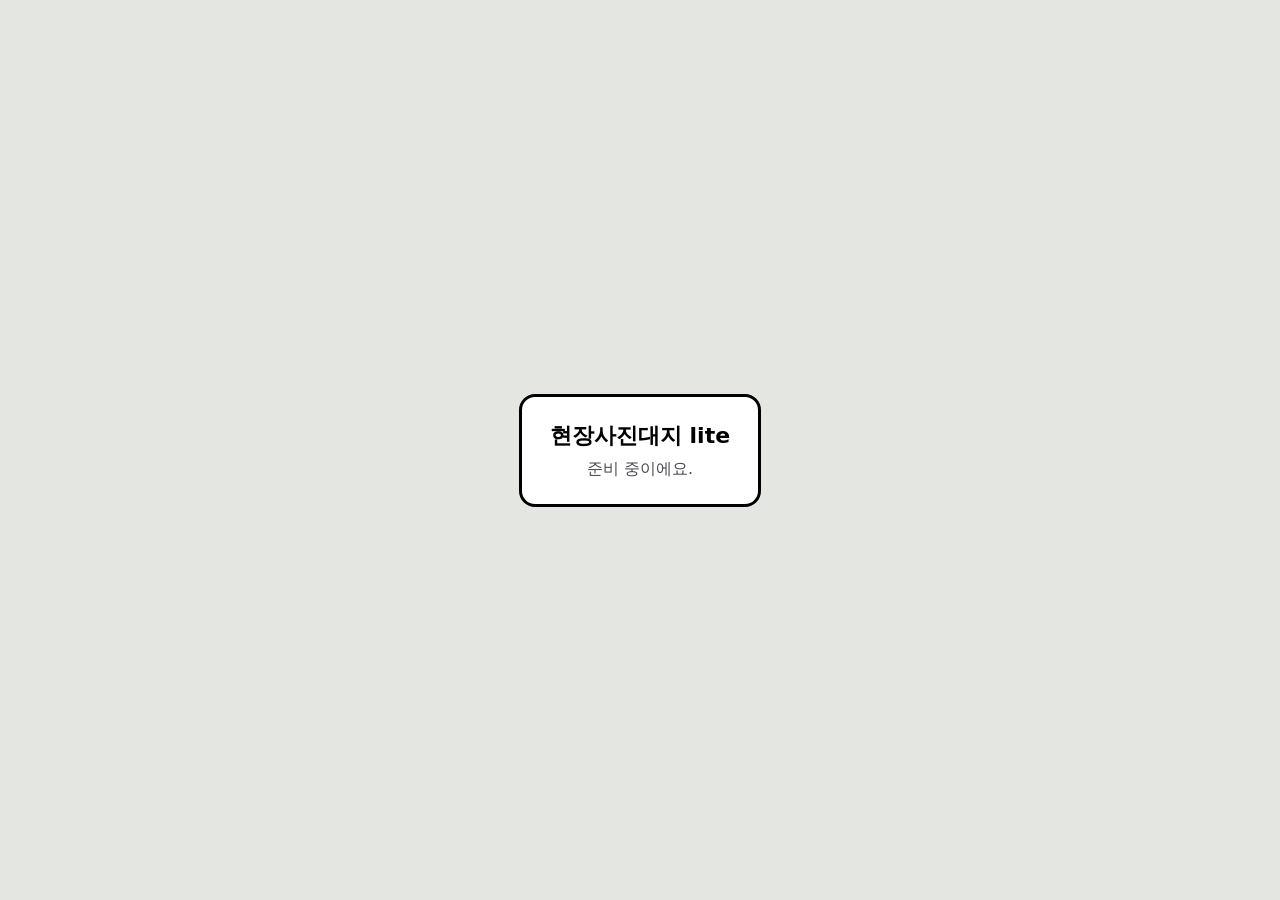
==== index.html @ 14ae7471 "Pages 준비 (자리표시 페이지)" ====
<!doctype html>
<html lang="ko">
<head>
<meta charset="utf-8">
<meta name="viewport" content="width=device-width, initial-scale=1">
<meta name="robots" content="noindex, nofollow">
<title>현장사진대지 lite</title>
<style>
  body{margin:0;min-height:100vh;display:grid;place-items:center;background:#E4E6E1;color:#000;font-family:"Pretendard","Apple SD Gothic Neo","Noto Sans KR","Malgun Gothic",system-ui,sans-serif}
  main{background:#fff;border:3px solid #000;border-radius:16px;padding:24px 28px;max-width:320px;text-align:center}
  h1{font-size:22px;margin:0 0 8px}
  p{margin:0;color:#474C52}
</style>
</head>
<body>
<main><h1>현장사진대지 lite</h1><p>준비 중이에요.</p></main>
</body>
</html>
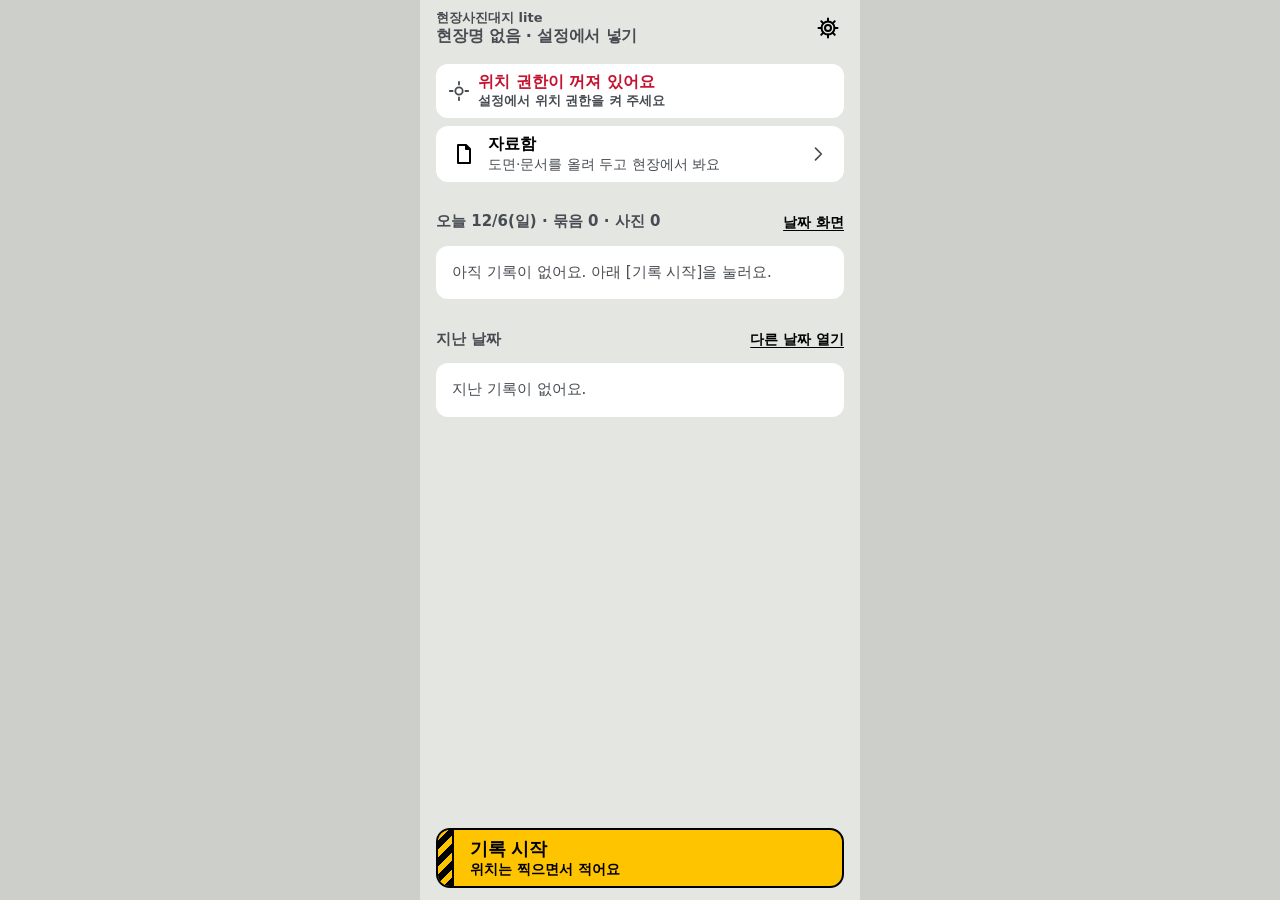
==== commit 21658b12: "배포 0.1.0 (lite-52edef7117) 현장사진대지 lite 첫 배포 — PWA(오프라인 셸, 자료함 뷰어 엔진 캐시).  Co-Authored-By: Claude Opu" ====
--- a/index.html
+++ b/index.html
@@ -2,17 +2,106 @@
 <html lang="ko">
 <head>
 <meta charset="utf-8">
-<meta name="viewport" content="width=device-width, initial-scale=1">
-<meta name="robots" content="noindex, nofollow">
+<meta name="viewport" content="width=device-width, initial-scale=1, viewport-fit=cover, interactive-widget=resizes-content">
+<meta name="theme-color" content="#000000">
+<meta name="color-scheme" content="light">
+<meta name="format-detection" content="telephone=no">
 <title>현장사진대지 lite</title>
-<style>
-  body{margin:0;min-height:100vh;display:grid;place-items:center;background:#E4E6E1;color:#000;font-family:"Pretendard","Apple SD Gothic Neo","Noto Sans KR","Malgun Gothic",system-ui,sans-serif}
-  main{background:#fff;border:3px solid #000;border-radius:16px;padding:24px 28px;max-width:320px;text-align:center}
-  h1{font-size:22px;margin:0 0 8px}
-  p{margin:0;color:#474C52}
-</style>
+<link rel="manifest" href="manifest.webmanifest">
+<link rel="stylesheet" href="css/app.css">
+<link rel="stylesheet" href="css/home.css">
+<link rel="stylesheet" href="css/day.css">
+<link rel="stylesheet" href="css/record.css">
+<link rel="stylesheet" href="css/capture.css">
+<link rel="stylesheet" href="css/viewer.css">
+<link rel="stylesheet" href="css/export.css">
+<link rel="stylesheet" href="css/settings.css">
+<link rel="stylesheet" href="css/docs.css">
+<!-- preload:start -->
+<link rel="modulepreload" href="./js/config.js">
+<link rel="modulepreload" href="./js/core/backup.js">
+<link rel="modulepreload" href="./js/core/date.js">
+<link rel="modulepreload" href="./js/core/geo.js">
+<link rel="modulepreload" href="./js/core/ledger.js">
+<link rel="modulepreload" href="./js/core/model.js">
+<link rel="modulepreload" href="./js/core/watermark.js">
+<link rel="modulepreload" href="./js/core/xlsx.js">
+<link rel="modulepreload" href="./js/core/xml.js">
+<link rel="modulepreload" href="./js/core/zip.js">
+<link rel="modulepreload" href="./js/data/db.js">
+<link rel="modulepreload" href="./js/data/docs.js">
+<link rel="modulepreload" href="./js/data/photofs.js">
+<link rel="modulepreload" href="./js/data/safety.js">
+<link rel="modulepreload" href="./js/data/store.js">
+<link rel="modulepreload" href="./js/media/camera.js">
+<link rel="modulepreload" href="./js/media/image.js">
+<link rel="modulepreload" href="./js/media/pipeline.js">
+<link rel="modulepreload" href="./js/media/render.js">
+<link rel="modulepreload" href="./js/platform/awake.js">
+<link rel="modulepreload" href="./js/platform/native.js">
+<link rel="modulepreload" href="./js/services/backupio.js">
+<link rel="modulepreload" href="./js/services/exporter.js">
+<link rel="modulepreload" href="./js/services/gps.js">
+<link rel="modulepreload" href="./js/services/share.js">
+<link rel="modulepreload" href="./js/services/vworld.js">
+<link rel="modulepreload" href="./js/ui/app.js">
+<link rel="modulepreload" href="./js/ui/dom.js">
+<link rel="modulepreload" href="./js/ui/router.js">
+<link rel="modulepreload" href="./js/ui/screens/capture.js">
+<link rel="modulepreload" href="./js/ui/screens/day.js">
+<link rel="modulepreload" href="./js/ui/screens/docs.js">
+<link rel="modulepreload" href="./js/ui/screens/docview.js">
+<link rel="modulepreload" href="./js/ui/screens/export.js">
+<link rel="modulepreload" href="./js/ui/screens/home.js">
+<link rel="modulepreload" href="./js/ui/screens/record.js">
+<link rel="modulepreload" href="./js/ui/screens/settings.js">
+<link rel="modulepreload" href="./js/ui/screens/viewer.js">
+<link rel="modulepreload" href="./js/ui/widgets/docframe.js">
+<link rel="modulepreload" href="./js/ui/widgets/gpsline.js">
+<link rel="modulepreload" href="./js/ui/widgets/recordrow.js">
+<link rel="modulepreload" href="./js/ui/widgets/thumb.js">
+<!-- preload:end -->
 </head>
 <body>
-<main><h1>현장사진대지 lite</h1><p>준비 중이에요.</p></main>
+<svg class="sprite" xmlns="http://www.w3.org/2000/svg" aria-hidden="true" style="position:absolute;width:0;height:0;overflow:hidden">
+  <symbol id="i-back" viewBox="0 0 24 24"><path d="M15 5l-7 7 7 7"/></symbol>
+  <symbol id="i-close" viewBox="0 0 24 24"><path d="M6 6l12 12M18 6L6 18"/></symbol>
+  <symbol id="i-chev" viewBox="0 0 24 24"><path d="M9 5l7 7-7 7"/></symbol>
+  <symbol id="i-left" viewBox="0 0 24 24"><path d="M15 4l-8 8 8 8"/></symbol>
+  <symbol id="i-right" viewBox="0 0 24 24"><path d="M9 4l8 8-8 8"/></symbol>
+  <symbol id="i-map" viewBox="0 0 24 24"><path d="M12 21s-7-6.5-7-12a7 7 0 0 1 14 0c0 5.5-7 12-7 12z"/><circle cx="12" cy="9" r="2.5"/></symbol>
+  <symbol id="i-clock" viewBox="0 0 24 24"><circle cx="12" cy="12" r="9"/><path d="M12 7v5l3 2"/></symbol>
+  <symbol id="i-search" viewBox="0 0 24 24"><circle cx="11" cy="11" r="7"/><path d="M16.5 16.5L21 21"/></symbol>
+  <symbol id="i-share" viewBox="0 0 24 24"><path d="M12 3v12M7 8l5-5 5 5M5 14v6h14v-6"/></symbol>
+  <symbol id="i-download" viewBox="0 0 24 24"><path d="M12 4v11M7 10l5 5 5-5M5 20h14"/></symbol>
+  <symbol id="i-doc" viewBox="0 0 24 24"><path d="M6 3h8l4 4v14H6zM14 3v4h4"/></symbol>
+  <symbol id="i-check" viewBox="0 0 24 24"><path d="M5 12l5 5 9-10"/></symbol>
+  <symbol id="i-plus" viewBox="0 0 24 24"><path d="M12 5v14M5 12h14"/></symbol>
+  <symbol id="i-minus" viewBox="0 0 24 24"><path d="M5 12h14"/></symbol>
+  <symbol id="i-table" viewBox="0 0 24 24"><rect x="3" y="4" width="18" height="16" rx="1"/><path d="M3 9h18M3 14h18M9 9v11"/></symbol>
+  <symbol id="i-zip" viewBox="0 0 24 24"><path d="M6 3h12v18H6zM12 3v2M12 7v2M12 11v2"/><rect x="10.5" y="14" width="3" height="4" rx="1"/></symbol>
+  <symbol id="i-locate" viewBox="0 0 24 24"><circle cx="12" cy="12" r="4"/><path d="M12 2v3M12 19v3M2 12h3M19 12h3"/></symbol>
+  <symbol id="i-camera" viewBox="0 0 24 24"><path d="M3 8h4l2-3h6l2 3h4v12H3z"/><circle cx="12" cy="13.5" r="3.5"/></symbol>
+  <symbol id="i-image" viewBox="0 0 24 24"><rect x="3" y="4" width="18" height="16" rx="1"/><circle cx="9" cy="10" r="2"/><path d="M3 18l6-5 4 3 3-2 5 4"/></symbol>
+  <symbol id="i-gear" viewBox="0 0 24 24"><circle cx="12" cy="12" r="3"/><path d="M12 2.5v3M12 18.5v3M2.5 12h3M18.5 12h3M5.3 5.3l2.1 2.1M16.6 16.6l2.1 2.1M5.3 18.7l2.1-2.1M16.6 7.4l2.1-2.1"/><circle cx="12" cy="12" r="6.5"/></symbol>
+  <symbol id="i-trash" viewBox="0 0 24 24"><path d="M4 7h16M9 7V4h6v3M6 7l1 13h10l1-13M10 11v6M14 11v6"/></symbol>
+  <symbol id="i-undo" viewBox="0 0 24 24"><path d="M9 14L4 9l5-5"/><path d="M4 9h11a5 5 0 0 1 0 10h-3"/></symbol>
+  <symbol id="i-edit" viewBox="0 0 24 24"><path d="M4 20h4L19 9l-4-4L4 16z"/><path d="M13.5 6.5l4 4"/></symbol>
+  <symbol id="i-flash" viewBox="0 0 24 24"><path d="M13 2L5 14h6l-1 8 8-12h-6z"/></symbol>
+  <symbol id="i-zoom" viewBox="0 0 24 24"><circle cx="11" cy="11" r="7"/><path d="M16.5 16.5L21 21M8 11h6M11 8v6"/></symbol>
+  <symbol id="i-folder" viewBox="0 0 24 24"><path d="M3 6h6l2 2h10v11H3z"/></symbol>
+  <symbol id="i-pin" viewBox="0 0 24 24"><path d="M9 4h6l-1 6 3 3H7l3-3zM12 13v7"/></symbol>
+  <symbol id="i-plan" viewBox="0 0 24 24"><rect x="3" y="3" width="18" height="18" rx="1"/><path d="M3 12h9v9M12 3v9"/></symbol>
+  <symbol id="i-more" viewBox="0 0 24 24"><circle cx="12" cy="5" r="1.6" class="f"/><circle cx="12" cy="12" r="1.6" class="f"/><circle cx="12" cy="19" r="1.6" class="f"/></symbol>
+  <symbol id="i-swap" viewBox="0 0 24 24"><path d="M7 4L3 8l4 4M3 8h14M17 12l4 4-4 4M21 16H7"/></symbol>
+  <symbol id="i-upload" viewBox="0 0 24 24"><path d="M12 16V4M7 9l5-5 5 5M5 20h14"/></symbol>
+</svg>
+<div id="app">
+  <main id="view"><section class="screen boot"><p class="boot-msg">불러오는 중…</p></section></main>
+  <div id="layer"></div>
+  <div id="snack" aria-live="polite"></div>
+</div>
+<noscript>이 앱은 자바스크립트가 필요해요.</noscript>
+<script type="module" src="js/ui/app.js"></script>
 </body>
 </html>
--- a/css/app.css
+++ b/css/app.css
@@ -0,0 +1,244 @@
+/* 앱 공통 — 토큰·기본·화면 틀·공통 부품. 화면별 규칙은 css/<화면>.css(각 화면 담당).
+   크기 기준(CLAUDE.md 사용성 표): 본문 16px(보조 14, 최소 13), 화면 제목 18~19px, 버튼 일반 44~48 · 주요 48~52 · 하단 주 행동 52~56px,
+   검정 2px 테두리는 주 버튼·선택된 것에만, 카드·목록·입력칸은 1px 연한 선. 여백 8의 배수, 화면 좌우 16px. 움직임 150~200ms.
+   화면 틀 약속: .screen 은 #view 를 채우는 세로 flex + 스스로 스크롤. 위 .bar 는 sticky top, 아래 .dock 은 sticky bottom(자동으로 맨 아래).
+   한글 입력 함정(원본 화면 노트): body 에 user-select:none 금지, type=search 금지, 입력 글자 16px 이상. */
+
+:root{
+  color-scheme:light;
+  --concrete:#E4E6E1; --paper:#FFFFFF; --ink:#000000; --ink2:#474C52; --soft:#C3C7C0;
+  --hivis:#FFC400; --hivis-tint:#FFF4CC; --pass:#0B7A3E; --fail:#C4122F; --info:#1546C9;
+  --line:#9EA39C;                                   /* 보조 버튼 테두리(흰 바탕 위에서 보이게) */
+  --dark-bg:#000; --dark-2:#1E211F; --dark-line:#5A5F5C; --dark-ink2:#C9CCC8;
+  --r:12px; --r-sm:8px; --tap:48px; --gap:8px;
+  --dur:180ms;
+  --safe-t:var(--safe-area-inset-top,env(safe-area-inset-top,0px));
+  --safe-b:var(--safe-area-inset-bottom,env(safe-area-inset-bottom,0px));
+  --safe-l:env(safe-area-inset-left,0px); --safe-r:env(safe-area-inset-right,0px);
+  --font:system-ui,-apple-system,"Apple SD Gothic Neo","Malgun Gothic","Noto Sans KR",sans-serif;
+}
+
+/* ---------- 기본 ---------- */
+*,*::before,*::after{box-sizing:border-box}
+html{-webkit-text-size-adjust:100%;text-size-adjust:100%}
+html,body{height:100%;margin:0}
+body{
+  font-family:var(--font);font-size:16px;line-height:1.45;color:var(--ink);background:#CDD0CA;
+  word-break:keep-all;overflow-wrap:anywhere;-webkit-font-smoothing:antialiased;-webkit-tap-highlight-color:transparent;
+  overflow:hidden;overscroll-behavior:none;
+}
+h1,h2,h3,p{margin:0}
+[hidden]{display:none !important}
+button{font:inherit;color:inherit;background:none;border:0;padding:0;margin:0;cursor:pointer;touch-action:manipulation;text-align:inherit}
+button,.chip,.seg,.tag,.toast,.snackbar,.bar{-webkit-user-select:none;user-select:none}
+input,textarea{-webkit-user-select:text;user-select:text}
+:focus-visible{outline:3px solid var(--info);outline-offset:2px}
+img{max-width:100%}
+.muted{color:var(--ink2);font-weight:600}
+
+/* ---------- 아이콘 ---------- */
+.ic{display:block;flex:none;fill:none;stroke:currentColor;stroke-width:2;stroke-linecap:round;stroke-linejoin:round}
+.sprite .f,.ic .f{fill:currentColor;stroke:none}
+
+/* ---------- 화면 틀 ---------- */
+#app{position:fixed;inset:0;max-width:440px;margin:0 auto;display:flex;flex-direction:column;background:var(--concrete);
+  padding-left:var(--safe-l);padding-right:var(--safe-r)}
+#app.dark{background:var(--dark-bg)}
+#view{flex:1 1 auto;min-height:0;display:flex;flex-direction:column}
+.screen{flex:1 1 auto;min-height:0;display:flex;flex-direction:column;overflow-x:hidden;overflow-y:auto;overscroll-behavior:contain;
+  padding:0 16px;background:var(--concrete);color:var(--ink)}
+.screen.dark{background:var(--dark-bg);color:#fff}
+.screen > :first-child:not(.bar){margin-top:calc(var(--safe-t) + 8px)}
+.scroll{flex:1 1 auto;min-height:0}
+.boot{align-items:center;justify-content:center}
+.boot-msg{color:var(--ink2);font-weight:700}
+
+/* 상단 바 */
+.bar{position:sticky;top:0;z-index:5;display:flex;align-items:center;gap:4px;min-height:56px;margin:0 -16px 8px;
+  padding:var(--safe-t) 8px 0;background:var(--concrete)}
+.screen.dark .bar{background:var(--dark-bg)}
+.bar h1{flex:1;min-width:0;font-size:18px;font-weight:800;line-height:1.3;letter-spacing:-.2px;white-space:nowrap;overflow:hidden;text-overflow:ellipsis}
+.bar h1:first-child{padding-left:8px}
+.bar .sub{display:block;font-size:13px;font-weight:700;color:var(--ink2)}
+.icbtn{width:48px;height:48px;display:grid;place-items:center;flex:none;border-radius:10px;color:inherit}
+.icbtn:active{background:rgba(0,0,0,.08)}
+.screen.dark .icbtn:active{background:rgba(255,255,255,.14)}
+.barlink{min-height:48px;padding:0 12px;border-radius:10px;font-size:16px;font-weight:800;flex:none;display:inline-flex;align-items:center;gap:4px}
+.barlink:active{background:rgba(0,0,0,.08)}
+
+/* 아래 붙박이(엄지 영역) — 내용이 짧으면 맨 아래, 길면 스크롤 위에 붙는다 */
+.dock{position:sticky;bottom:0;z-index:5;margin:auto -16px 0;padding:16px 16px calc(12px + var(--safe-b));
+  background:linear-gradient(rgba(228,230,225,0),var(--concrete) 24px);display:grid;gap:var(--gap)}
+.screen.dark .dock{background:linear-gradient(rgba(0,0,0,0),#000 24px)}
+
+/* ---------- 버튼 ---------- */
+/* 주 버튼: 하이비스 노랑은 화면당 주 행동 하나에만. 검정 2px 테두리는 주 버튼에만 */
+.primary,.secondary,.danger{display:flex;align-items:center;justify-content:center;gap:8px;width:100%;min-height:52px;padding:8px 16px;
+  border-radius:var(--r);font-size:17px;font-weight:800;line-height:1.25;text-align:center;transition:filter var(--dur)}
+.primary{background:var(--hivis);border:2px solid #000;color:#000}
+.secondary{min-height:48px;background:var(--paper);border:1px solid var(--line);color:var(--ink);font-size:16px;font-weight:700}
+.danger{min-height:48px;background:var(--fail);border:2px solid var(--fail);color:#fff;font-size:16px}
+.primary:active,.secondary:active,.danger:active{filter:brightness(.92)}
+.primary:disabled,.secondary:disabled,.danger:disabled,[aria-busy="true"]{opacity:.5;cursor:default;filter:none}
+.screen.dark .secondary{background:var(--dark-2);border-color:var(--dark-line);color:#fff}
+.textbtn{display:inline-flex;align-items:center;justify-content:center;min-height:44px;padding:0 12px;font-size:15px;font-weight:700;color:var(--ink2);
+  text-decoration:underline;text-underline-offset:3px}
+.btnrow{display:flex;gap:var(--gap)}
+.btnrow > *{flex:1 1 0;min-width:0}
+
+/* 기록 시작(빗금) — 하단 주 행동 56px */
+.start{position:relative;display:flex;flex-direction:column;align-items:flex-start;justify-content:center;width:100%;min-height:56px;
+  padding:8px 16px 8px 32px;border:2px solid #000;border-radius:14px;background:var(--hivis);color:#000;text-align:left;overflow:hidden}
+.start::before{content:"";position:absolute;left:0;top:0;bottom:0;width:16px;border-right:2px solid #000;
+  background:repeating-linear-gradient(-45deg,#000 0 6px,var(--hivis) 6px 12px)}
+.start b{font-size:18px;font-weight:900;letter-spacing:-.3px;line-height:1.2}
+.start span{font-size:14px;font-weight:700;line-height:1.3;max-width:100%;white-space:nowrap;overflow:hidden;text-overflow:ellipsis}
+.start:active{filter:brightness(.94)}
+
+/* ---------- 목록 ---------- */
+.sec{display:flex;align-items:center;justify-content:space-between;gap:8px;margin:24px 0 8px;font-size:14px;font-weight:800;color:var(--ink2)}
+.screen.dark .sec{color:var(--dark-ink2)}
+.rows{background:var(--paper);border-radius:var(--r);overflow:hidden}
+.row{display:flex;align-items:center;gap:12px;width:100%;min-height:56px;padding:12px 16px;border-top:1px solid var(--soft);background:none;text-align:left;color:inherit}
+.row:first-child{border-top:0}
+button.row:active{background:#F1F2EF}
+.row .body{flex:1;min-width:0}
+.row .t{font-size:16px;font-weight:800;line-height:1.3}
+.row .s{display:flex;flex-wrap:wrap;gap:4px 8px;margin-top:2px;font-size:14px;color:var(--ink2)}
+.chev{color:var(--ink2)}
+.note{font-size:14px;color:var(--ink2);line-height:1.45}
+.screen.dark .note{color:var(--dark-ink2)}
+.empty{display:grid;gap:12px;justify-items:center;padding:32px 16px;text-align:center;color:var(--ink2);font-weight:600}
+.empty .secondary{width:auto;min-width:160px}
+.fatal{margin:auto;max-width:360px;padding:24px 16px;display:grid;gap:16px;text-align:center}
+.fatal h1{font-size:19px;font-weight:800}
+.fatal p{color:var(--ink2)}
+
+/* ---------- 칩·태그·분할 선택 ---------- */
+.chips{display:flex;gap:8px;overflow-x:auto;margin:0 -16px;padding:2px 16px 4px;scrollbar-width:none}
+.chips::-webkit-scrollbar{display:none}
+.chip{flex:none;display:inline-flex;align-items:center;justify-content:center;gap:4px;min-height:44px;padding:0 14px;
+  border:1px solid var(--line);border-radius:10px;background:var(--paper);color:var(--ink);font-size:15px;font-weight:700;white-space:nowrap}
+.chip.sel,.chip[aria-pressed="true"]{background:#000;border:2px solid #000;color:#fff;padding:0 13px}
+.tag{display:inline-flex;align-items:center;height:24px;padding:0 8px;border-radius:6px;font-size:13px;font-weight:800;white-space:nowrap;flex:none;
+  border:1px solid var(--line);background:var(--paper);color:var(--ink2)}
+.tag.pass{background:var(--pass);border-color:var(--pass);color:#fff}
+.tag.fail{background:var(--fail);border-color:var(--fail);color:#fff}
+.tag.warn{background:var(--hivis-tint);border-color:#C9A000;color:#4A3B00}
+.tag.info{background:#E8EDFB;border-color:var(--info);color:var(--info)}
+.seg{display:flex;padding:3px;gap:3px;border:1px solid var(--line);border-radius:var(--r);background:var(--paper)}
+.seg > button{flex:1 1 0;min-width:0;min-height:44px;padding:4px 8px;border-radius:9px;font-size:15px;font-weight:700;text-align:center;line-height:1.2;color:var(--ink2)}
+.seg > button.sel,.seg > button[aria-pressed="true"],.seg > button[aria-checked="true"]{background:#000;color:#fff;font-weight:800}
+.seg > button small{display:block;font-size:12px;font-weight:600}
+
+/* ---------- 입력칸·스위치 ---------- */
+.field{display:block;margin-bottom:16px}
+.field > span,.field-label{display:block;margin-bottom:6px;font-size:14px;font-weight:800;color:var(--ink2)}
+.input,input.input,textarea.input{display:flex;align-items:center;gap:8px;width:100%;min-height:48px;padding:0 12px;background:var(--paper);
+  border:1px solid var(--soft);border-radius:10px;font:inherit;font-size:16px;color:var(--ink);outline:none}
+textarea.input{padding:10px 12px;line-height:1.5;resize:vertical}
+.input input{flex:1;min-width:0;border:0;outline:0;background:none;font:inherit;font-size:16px;color:inherit}
+.input:focus-within,input.input:focus,textarea.input:focus{border-color:#000;box-shadow:inset 0 0 0 1px #000}
+input::placeholder,textarea::placeholder{color:#6E7378}
+.switch{display:flex;align-items:center;gap:12px;min-height:48px;padding:8px 0;cursor:pointer}
+.switch > span{flex:1;min-width:0}
+.switch small{display:block;font-size:14px;color:var(--ink2)}
+.switch input{appearance:none;-webkit-appearance:none;position:relative;flex:none;width:48px;height:28px;margin:0;border-radius:14px;
+  background:#9EA39C;transition:background var(--dur);cursor:pointer}
+.switch input::after{content:"";position:absolute;top:3px;left:3px;width:22px;height:22px;border-radius:50%;background:#fff;
+  box-shadow:0 1px 2px rgba(0,0,0,.3);transition:transform var(--dur)}
+.switch input:checked{background:#000}
+.switch input:checked::after{transform:translateX(20px);background:var(--hivis)}
+
+/* ---------- 썸네일(4:3 가로 칸, contain — 세로 사진도 띠가 안 잘림) ---------- */
+.thumb{display:block;width:100%;aspect-ratio:4/3;object-fit:contain;background:#2A2D2B;border-radius:6px}
+.thumb[role="button"]{cursor:pointer}
+.thumb-err{opacity:.8}
+
+/* 묶음 한 줄 */
+.recrow{display:grid;gap:4px;width:100%;padding:12px 16px;background:var(--paper);border-top:1px solid var(--soft);text-align:left;color:var(--ink)}
+.recrow:first-child{border-top:0}
+.recrow:active{background:#F1F2EF}
+.rows > .recrow:first-child{border-top:0}
+.recrow-head{display:flex;align-items:baseline;gap:8px}
+.recrow-loc{flex:1;min-width:0;font-size:16px;font-weight:800;line-height:1.3;white-space:nowrap;overflow:hidden;text-overflow:ellipsis}
+.recrow-loc.muted{color:var(--ink2);font-weight:700}
+.recrow-meta{flex:none;font-size:14px;font-weight:700;color:var(--ink2);font-variant-numeric:tabular-nums}
+.recrow-content{font-size:14px;color:var(--ink2);line-height:1.4;display:-webkit-box;-webkit-line-clamp:2;-webkit-box-orient:vertical;overflow:hidden;white-space:pre-line}
+.recrow-thumbs{display:grid;grid-template-columns:repeat(5,minmax(0,1fr));gap:4px;margin-top:4px;align-items:center}
+.recrow-th{border-radius:4px}
+.recrow-more{display:grid;place-items:center;aspect-ratio:4/3;border-radius:4px;background:#E4E6E1;font-size:14px;font-weight:800;color:var(--ink2)}
+.recrow-thumbs:has(.recrow-more){grid-template-columns:repeat(5,minmax(0,1fr)) minmax(0,.7fr)}
+
+/* GPS 한 줄 */
+.gpsline{display:flex;align-items:center;gap:8px;min-height:48px;padding:8px 12px;border-radius:var(--r);background:var(--paper);color:var(--ink)}
+.gpsline .ic{color:var(--ink2)}
+.gpsline[data-state="ok"] .ic{color:var(--pass)}
+.gps-text{flex:1;min-width:0;display:grid}
+.gps-main{font-size:16px;font-weight:800;line-height:1.3;overflow:hidden;text-overflow:ellipsis;white-space:nowrap}
+.gps-sub{font-size:13px;font-weight:600;color:var(--ink2);line-height:1.3;overflow:hidden;text-overflow:ellipsis;white-space:nowrap}
+.gpsline[data-state="denied"] .gps-main,.gpsline[data-state="error"] .gps-main{color:var(--fail)}
+.gpsline.dark{background:rgba(0,0,0,.62);color:#fff}
+.gpsline.dark .ic,.gpsline.dark[data-state="ok"] .ic{color:var(--dark-ink2)}   /* 노랑은 주 행동에만 — 정상 상태는 글자로 구분된다 */
+.gpsline[role="button"]{cursor:pointer}
+.gpsline.dark .gps-sub{color:var(--dark-ink2)}
+.gpsline.dark[data-state="denied"] .gps-main,.gpsline.dark[data-state="error"] .gps-main{color:#FF8A9A}
+.gpsline.compact{min-height:32px;padding:4px 8px;gap:6px;border-radius:var(--r-sm)}
+.gpsline.compact .gps-main{font-size:14px}
+.gpsline.compact .gps-text{display:flex;gap:6px;align-items:baseline}
+.gpsline.compact .gps-sub{font-size:13px}
+
+/* ---------- 시트·대화상자(#layer, 한 번에 하나) ---------- */
+/* #layer 자체는 상자가 없다(비었을 때 화면 탭을 가로채지 않게). 키보드가 오면 --kb 만큼 위로(visualViewport) */
+.layer-back{position:fixed;left:0;right:0;top:0;bottom:var(--kb,0px);z-index:70;display:flex;background:rgba(0,0,0,.45);animation:fade-in var(--dur) ease-out}
+.scrim{position:fixed;inset:0;background:rgba(0,0,0,.45);z-index:40}
+.sheet-back{align-items:flex-end;justify-content:center}
+.modal-back{align-items:center;justify-content:center;padding:24px 16px}
+.sheet{display:flex;flex-direction:column;width:100%;max-width:440px;max-height:88%;padding:4px 16px calc(16px + var(--safe-b));
+  border-radius:16px 16px 0 0;background:var(--paper);color:var(--ink);box-shadow:0 -4px 24px rgba(0,0,0,.18);animation:sheet-up var(--dur) ease-out;outline:none}
+.grab{flex:none;width:36px;height:4px;border-radius:2px;background:var(--soft);margin:6px auto 12px}
+.sheet-body{display:flex;flex-direction:column;gap:12px;min-height:0;overflow-y:auto;overscroll-behavior:contain}
+.sheet h2,.sheet-title{font-size:18px;font-weight:800;line-height:1.3}
+.sheet-field{display:block;width:100%;min-height:48px;padding:10px 12px;border:1px solid var(--soft);border-radius:10px;background:var(--paper);
+  font:inherit;font-size:16px;line-height:1.45;color:var(--ink);outline:none}
+textarea.sheet-field{min-height:112px;resize:none}
+.sheet-fieldwrap{position:relative}
+.sheet-fieldwrap .sheet-field{padding-right:52px}
+.sheet-clear{position:absolute;right:2px;top:50%;width:44px;height:44px;margin-top:-22px;display:grid;place-items:center;border-radius:8px;color:var(--ink2);background:none}
+.sheet-clear:active{background:#F1F2EF}
+.sheet-field:focus{border-color:#000;box-shadow:inset 0 0 0 1px #000}
+.sheet-actions{display:flex;gap:var(--gap)}
+.sheet-actions > .secondary{flex:0 0 34%}
+.sheet-actions > .primary{flex:1 1 auto}
+.choose-list{display:grid;gap:8px}
+.choose-item{display:flex;align-items:center;gap:12px;width:100%;min-height:52px;padding:8px 14px;border:1px solid var(--soft);border-radius:var(--r);background:var(--paper);text-align:left}
+.choose-item:active{background:#F1F2EF}
+.choose-item.sel{border:2px solid #000;padding:7px 13px}
+.choose-text{flex:1;min-width:0;display:grid}
+.choose-text b{font-size:16px;font-weight:800}
+.choose-text small{font-size:14px;color:var(--ink2)}
+.modal{width:100%;max-width:360px;max-height:88%;overflow-y:auto;padding:20px 16px 16px;border-radius:16px;background:var(--paper);
+  box-shadow:0 12px 40px rgba(0,0,0,.3);animation:modal-in var(--dur) ease-out;outline:none;display:grid;gap:8px}
+.modal-title{font-size:18px;font-weight:800;line-height:1.35}
+.modal-text{color:var(--ink2);line-height:1.5;white-space:pre-wrap}
+.modal-btns{display:flex;gap:var(--gap);margin-top:12px}
+.modal-btns > *{flex:1 1 0}
+
+/* ---------- 스낵바(되돌리기)·토스트 ---------- */
+/* 화면 아래 붙박이(.dock)가 있으면 router 가 --snack-lift 를 넣어 그 위로 올린다 */
+#snack{position:fixed;left:0;right:0;bottom:calc(var(--snack-lift,0px) + 16px + var(--safe-b));z-index:90;max-width:440px;margin:0 auto;
+  display:flex;flex-direction:column;align-items:center;gap:var(--gap);padding:0 16px;pointer-events:none}
+.snackbar,.toast{max-width:100%;border-radius:10px;border:1px solid #5A5F5C;background:#000;color:#fff;box-shadow:0 6px 20px rgba(0,0,0,.3);font-size:15px;font-weight:700;line-height:1.4;animation:fade-in var(--dur) ease-out}
+.toast{padding:12px 16px;text-align:center;white-space:pre-wrap}
+.snackbar{display:flex;align-items:center;gap:8px;width:100%;padding:4px 4px 4px 16px;pointer-events:auto}
+.snack-msg{flex:1;min-width:0;padding:8px 0}
+.snack-btn{flex:none;min-width:48px;min-height:44px;padding:0 14px;border-radius:8px;color:var(--hivis);font-weight:900;white-space:nowrap}
+.snack-btn:active{background:rgba(255,255,255,.14)}
+/* 시트가 열린 동안 스낵바는 숨긴다(시트 마지막 버튼 자리와 겹쳐 탭을 먹는다). 지우지 않아서 타이머는 그대로 간다 */
+#layer:has(.layer-back) ~ #snack .snackbar{visibility:hidden}
+#layer:has(.layer-back) ~ #snack{top:calc(var(--safe-t) + 16px);bottom:auto}               /* 시트가 열려 있으면 토스트는 위로(시트 버튼을 가리지 않게) */
+
+@keyframes sheet-up{from{transform:translateY(100%)}to{transform:none}}
+@keyframes modal-in{from{opacity:0;transform:scale(.96)}to{opacity:1;transform:none}}
+@keyframes fade-in{from{opacity:0}to{opacity:1}}
+@media (prefers-reduced-motion:reduce){*,*::before,*::after{animation:none !important;transition:none !important}}
--- a/css/home.css
+++ b/css/home.css
@@ -0,0 +1,41 @@
+/* 홈(F) — 화면 전용만. 토큰·공통 부품(.bar .icbtn .start .dock .textbtn)은 app.css */
+.home-bar{padding-left:16px}
+.home-title{flex:1;min-width:0;display:flex;flex-direction:column;line-height:1.25}
+.home-app{font-size:13px;font-weight:700;color:var(--ink2)}
+.home-site{font-size:19px;font-weight:800;letter-spacing:-.2px;white-space:nowrap;overflow:hidden;text-overflow:ellipsis}
+.home-site.dim{font-size:16px;font-weight:700;color:var(--ink2);cursor:pointer}
+
+.home-backup{display:flex;align-items:center;gap:8px;width:100%;min-height:48px;margin:0 0 8px;padding:8px 12px;border:1px solid var(--hivis);border-radius:12px;background:var(--hivis-tint);font-size:14px;font-weight:700;text-align:left;color:var(--ink)}
+.home-backup[hidden]{display:none}
+.home-backup-mark{display:grid;place-items:center;width:22px;height:22px;border-radius:50%;background:var(--ink);color:var(--hivis);font-size:14px;font-weight:900;flex:none}
+.home-backup-t{flex:1;min-width:0}
+.home-backup .ic,.home-docs .ic:last-child,.home-day>.ic{color:var(--ink2);width:20px;height:20px}
+
+.home-gps{display:block;background:var(--paper);border-radius:var(--r,12px);overflow:hidden;cursor:pointer}
+
+.home-docs{display:flex;align-items:center;gap:12px;width:100%;min-height:56px;margin-top:8px;padding:8px 16px;background:var(--paper);border-radius:var(--r,12px);text-align:left;color:var(--ink)}
+.home-docs-t{flex:1;min-width:0;display:flex;flex-direction:column;line-height:1.3}
+.home-docs-t b{font-size:16px;font-weight:800}
+.home-docs-t small{font-size:14px;color:var(--ink2)}
+
+.home-sec{display:flex;align-items:center;gap:8px;margin:24px 0 8px;min-height:32px}
+.home-sec-t{flex:1;min-width:0;font-size:15px;font-weight:800;color:var(--ink2)}
+.home-sec-link{min-height:44px;padding:0 4px;margin:-6px -4px;border:0;background:none;font-size:14px;font-weight:700;color:var(--ink);text-decoration:underline;text-underline-offset:3px;flex:none}
+
+.home-list[hidden],.home-days[hidden],.home-empty[hidden],.home-more[hidden]{display:none}
+.home-empty{font-size:15px;color:var(--ink2);padding:16px;background:var(--paper);border-radius:12px;margin:0}
+
+
+.home-day{display:flex;align-items:center;gap:12px;width:100%;min-height:64px;padding:8px 8px 8px 16px;border:0;border-top:1px solid var(--soft);background:none;text-align:left;color:var(--ink)}
+.home-day:first-child{border-top:0}
+.home-day-t{display:flex;flex-direction:column;flex:none;min-width:96px;line-height:1.3}
+.home-day-t b{font-size:16px;font-weight:800;font-variant-numeric:tabular-nums}
+.home-day-t small{font-size:13px;color:var(--ink2);white-space:nowrap}
+.home-day-th{flex:1;min-width:0;display:flex;gap:4px;justify-content:flex-end;overflow:hidden}
+.home-day-th img{width:52px;height:39px;border-radius:4px;flex:none}
+@media (max-width:370px){.home-day-th img:nth-child(4){display:none}}
+.home-more{margin-top:4px}
+
+/* 숨은 날짜 입력(홈·날짜 화면 공용) */
+.f-date-input{position:absolute;width:1px;height:1px;opacity:0;pointer-events:none;border:0;padding:0}
+.start .start-sub{font-size:14px;font-weight:700;white-space:nowrap;overflow:hidden;text-overflow:ellipsis;max-width:100%}
--- a/css/day.css
+++ b/css/day.css
@@ -0,0 +1,15 @@
+/* 날짜(F) — 화면 전용만 */
+.day-nav{position:relative;display:flex;align-items:center;gap:8px;margin:0 0 8px}
+.day-nav-btn,.day-nav-cal{display:flex;align-items:center;justify-content:center;gap:4px;min-height:44px;padding:0 8px;border:1px solid var(--soft);border-radius:10px;background:var(--paper);font-size:15px;font-weight:700;color:var(--ink);font-variant-numeric:tabular-nums}
+.day-nav-btn{flex:1;min-width:0}
+.day-nav-btn span{white-space:nowrap;overflow:hidden;text-overflow:ellipsis}
+.day-nav-btn:disabled{color:var(--ink2);background:transparent;border-style:dashed;cursor:default}
+.day-nav-cal{flex:none;padding:0 12px}
+.day-nav .ic{width:20px;height:20px}
+/* 좁은 폭: 날짜 고르기는 아이콘 정사각만 — 이전/다음 날짜 글자가 잘리지 않게 */
+@media (max-width:380px){.day-nav-cal span{display:none}.day-nav-cal{width:48px;padding:0}}
+.day-sum{font-size:15px;font-weight:800;color:var(--ink2);margin:16px 0 8px}
+
+.day-empty{font-size:15px;color:var(--ink2);padding:16px;background:var(--paper);border-radius:12px;margin:0}
+.day-empty[hidden]{display:none}
+.day-add{display:flex;align-items:center;justify-content:center;gap:8px}
--- a/css/record.css
+++ b/css/record.css
@@ -0,0 +1,26 @@
+/* 묶음 상세(F) — 화면 전용만 */
+.rec-body[hidden],.rec-empty[hidden],.rec-info[hidden],.rec-grid[hidden],.rec-dock[hidden]{display:none}
+.rec-fields{background:var(--paper);border-radius:var(--r,12px);overflow:hidden}
+.rec-field{display:flex;align-items:flex-start;gap:12px;width:100%;min-height:56px;padding:12px 12px 12px 16px;border:0;border-top:1px solid var(--soft);background:none;text-align:left;color:var(--ink)}
+.rec-field:first-child{border-top:0}
+.rec-lab{flex:none;width:36px;font-size:14px;font-weight:700;color:var(--ink2);line-height:24px}
+.rec-val{flex:1;min-width:0;font-size:16px;font-weight:800;line-height:24px;overflow-wrap:anywhere}
+.rec-val.multi{font-weight:500;white-space:pre-wrap;display:-webkit-box;-webkit-line-clamp:6;-webkit-box-orient:vertical;overflow:hidden}
+.rec-val.dim{font-weight:600;color:var(--ink2)}
+.rec-field .ic{width:20px;height:20px;color:var(--ink2);margin-top:2px}
+.rec-info{font-size:14px;color:var(--ink2);margin:12px 0 0;font-variant-numeric:tabular-nums}
+.rec-gps{margin-top:2px}
+.rec-grid{display:grid;grid-template-columns:repeat(2,1fr);gap:8px;margin-top:12px}
+.rec-grid.cols-3{grid-template-columns:repeat(3,1fr);gap:6px}
+.rec-cell{position:relative;display:block;width:100%;aspect-ratio:4/3;padding:0;border:0;border-radius:8px;overflow:hidden;background:#4A4E4B}
+.rec-cell img{display:block;width:100%;height:100%}
+.rec-ph{display:grid;place-items:center;width:100%;height:100%;font-size:14px;font-weight:700;color:#fff;background:#8A8F8B}
+.rec-ph.fail{background:var(--fail)}
+.rec-no{position:absolute;left:6px;top:6px;min-width:24px;height:24px;padding:0 6px;border-radius:12px;background:rgba(0,0,0,.72);color:#fff;font-size:13px;font-weight:800;line-height:24px;text-align:center;font-variant-numeric:tabular-nums}
+.rec-empty{font-size:15px;color:var(--ink2);padding:16px;background:var(--paper);border-radius:12px;margin:12px 0 0}
+.rec-del{display:flex;align-self:center;align-items:center;justify-content:center;gap:6px;margin-top:24px;color:var(--fail)}
+.rec-del .ic{width:20px;height:20px}
+.rec-dock{display:flex;gap:8px}
+.rec-dock .rec-add{flex:1 1 0;min-width:0;min-height:52px;padding:8px 12px;font-size:15px;white-space:nowrap}
+.rec-dock .rec-more{flex:1 1 0;min-width:0;min-height:52px;padding:8px 12px;white-space:nowrap}
+.rec-dock .secondary,.rec-dock .primary{width:auto}
--- a/css/capture.css
+++ b/css/capture.css
@@ -0,0 +1,138 @@
+/* 촬영 화면(SPEC §6.4·§10.6) — 담당 G. 검정 화면, 세로 화면 + 가로 사진: 위 가로 상자 뷰파인더, 아래 GPS·내용·사진 줄·조작.
+   크기는 CLAUDE.md 사용성 표: 본문 16px, 셔터 72px, 하단 주 버튼 52px, 노랑은 주 행동([저장하고 다음])과 위치 확인 강조에만. */
+.screen[data-screen="capture"]{padding:0;overflow:hidden}
+.cap{flex:1 1 auto;min-height:0;display:flex;flex-direction:column;margin-top:0 !important;padding-top:var(--safe-t,0px);
+  background:#000;color:#fff;--ar:1.3333;--rot:0deg}
+.cap > *{flex:none}
+.cap [hidden]{display:none !important}
+.cap .ic{width:24px;height:24px}
+
+/* 위: 뒤로 · 위치 칩 · 배치 바꾸기 */
+.cap-top{display:flex;align-items:center;gap:8px;min-height:56px;padding:4px 8px 4px 4px}
+.cap-top .icbtn{color:#fff}
+.cap-loc{flex:1;min-width:0;display:flex;align-items:center;gap:8px;min-height:48px;padding:4px 12px;
+  border:1px solid var(--dark-line,#5A5F5C);border-radius:12px;background:var(--dark-2,#1E211F);color:#fff;text-align:left}
+.cap-loc .ic{width:20px;height:20px;flex:none;color:#fff}
+/* 위치 글이 먼저 자리를 갖고, 보조글이 먼저 줄어든다(이어받은 위치를 확인하는 동선) */
+.cap-loc-text{flex:1 1 auto;min-width:0;font-size:16px;font-weight:800;line-height:1.3;white-space:nowrap;overflow:hidden;text-overflow:ellipsis}
+.cap-loc-text.is-empty{color:var(--dark-ink2,#C9CCC8);font-weight:700}
+.cap-loc-sub{flex:none;max-width:40%;font-size:13px;font-weight:700;color:var(--dark-ink2,#C9CCC8);white-space:nowrap;overflow:hidden;text-overflow:ellipsis}
+.cap-loc.hint .cap-loc-sub{color:var(--hivis,#FFC400)}
+.cap-loc.warn{border:2px solid var(--hivis,#FFC400);padding:3px 11px}
+.cap-loc.warn .cap-loc-sub{color:#000;background:var(--hivis,#FFC400);padding:2px 8px;border-radius:6px;font-weight:800}
+
+/* 도면 칩·근처 도면 제안 */
+.cap-doc-chip,.cap-suggest{display:flex;align-items:center;gap:8px;min-height:44px;margin:0 16px 8px;padding:0 4px 0 12px;
+  border-radius:10px;background:var(--dark-2,#1E211F);font-size:14px}
+.cap-suggest{background:none;border:1px dashed var(--dark-line,#5A5F5C)}
+.cap-doc-chip > .ic{width:18px;height:18px;color:#fff}
+.cap-doc-x .ic{width:20px;height:20px}
+.cap-doc-name,.cap-sug-name{flex:1;min-width:0;font-weight:700;white-space:nowrap;overflow:hidden;text-overflow:ellipsis}
+.cap-sug-lab{flex:none;font-weight:700;color:var(--dark-ink2,#C9CCC8)}
+.cap-doc-act{flex:none;min-height:44px;padding:0 12px;border-radius:8px;font-size:15px;font-weight:800;color:#fff}
+.cap-doc-x{flex:none;width:44px;height:44px;display:grid;place-items:center;border-radius:8px;color:#fff}
+.cap-doc-act:active,.cap-doc-x:active{background:rgba(255,255,255,.14)}
+
+/* 무대: cam 배치 = 가로 상자(높이는 JS 가 --want 로), doc 배치 = 남는 세로 공간 전부 */
+.cap-stage{position:relative;flex:0 1 auto;height:var(--want,300px);min-height:150px;display:flex;justify-content:center;align-items:flex-start}
+.cap-spacer{flex:1 1 0;min-height:0}
+.cap[data-layout="doc"] .cap-stage{flex:1 1 auto;height:auto;min-height:220px}
+.cap[data-layout="doc"] .cap-spacer{display:none}
+.cap-box{position:relative;width:100%;height:100%;transition:width .15s ease-out,height .15s ease-out}
+
+.cap-vf{position:absolute;inset:0;overflow:hidden;background:#1A1C1B;touch-action:none;transition:all .15s ease-out}
+.cap-video{display:block;width:100%;height:100%;object-fit:cover;background:#1A1C1B}
+.cap-wm{position:absolute;inset:0;width:100%;height:100%;pointer-events:none}
+.cap-ratio{position:absolute;left:6px;top:6px;z-index:2;min-height:44px;padding:0 12px;border-radius:10px;
+  background:rgba(0,0,0,.6);color:#fff;font-size:13px;font-weight:800;letter-spacing:.2px}
+.cap-torch{position:absolute;right:6px;top:6px;z-index:2;width:44px;height:44px;border-radius:10px;background:rgba(0,0,0,.6);color:#fff}
+.cap-torch.on{color:var(--hivis,#FFC400)}
+.cap-vf.flash::after{content:"";position:absolute;inset:0;z-index:4;background:#fff;pointer-events:none;animation:cap-fl .28s ease-out forwards}
+@keyframes cap-fl{from{opacity:.85}to{opacity:0}}
+.cap-rot{transition:transform .18s ease-out;transform:rotate(var(--rot))}
+/* 폰을 눕히면 비율 표시·플래시를 사진(세계 기준)의 위쪽 모서리로 — 워터마크 띠(사진 아래쪽)와 겹치지 않게 */
+.cap[data-o="90"] .cap-ratio{left:auto;right:6px}
+.cap[data-o="90"] .cap-torch{top:auto;bottom:6px}
+.cap[data-o="270"] .cap-ratio{top:auto;bottom:6px}
+.cap[data-o="270"] .cap-torch{right:auto;left:6px}
+.cap[data-o="180"] .cap-ratio{top:auto;bottom:6px;left:auto;right:6px}
+.cap[data-o="180"] .cap-torch{top:auto;bottom:6px;right:auto;left:6px}
+.cap-rot .ic{transform:none}
+
+/* 카메라를 못 열 때·휴대폰 카메라 앱 모드 */
+.cap-fallback{position:absolute;inset:0;z-index:3;display:flex;flex-direction:column;align-items:center;justify-content:center;gap:12px;
+  padding:16px;text-align:center;background:#1A1C1B}
+.cap-fb-text{max-width:320px;font-size:15px;line-height:1.45;color:var(--dark-ink2,#C9CCC8)}
+.cap-fb-main{display:inline-flex;align-items:center;gap:8px;min-height:52px;padding:0 20px;border-radius:12px;background:#fff;color:#000;
+  font-size:17px;font-weight:800}
+.cap-fb-row{display:flex;gap:8px;flex-wrap:wrap;justify-content:center}
+.cap-fb-sub{display:inline-flex;align-items:center;gap:6px;min-height:44px;padding:0 14px;border-radius:10px;
+  border:1px solid var(--dark-line,#5A5F5C);background:var(--dark-2,#1E211F);color:#fff;font-size:15px;font-weight:700}
+.cap-fb-sub .ic,.cap-fb-main .ic{width:20px;height:20px}
+
+/* 도면: 자리는 JS(placeDoc)가 px 로 — cam 배치 = 사진 줄과 조작 버튼 사이 남는 자리(뷰파인더를 가리지 않음, 작은 폰은 뷰파인더 오른쪽 아래 44%),
+   doc 배치 = 무대 전체. iframe 은 옮기지 않고 자리만 바꾼다 */
+.cap{position:relative}
+.cap-docwrap{position:absolute;left:0;top:0;width:0;height:0;z-index:3;overflow:hidden;
+  border:2px solid #fff;border-radius:8px;background:#fff;transition:left .15s ease-out,top .15s ease-out,width .15s ease-out,height .15s ease-out}
+.cap-docwrap > .docframe{position:absolute;inset:0;width:100%;height:100%}
+.cap[data-layout="doc"] .cap-docwrap{border:0;border-radius:0;z-index:1}
+/* doc 배치: 카메라는 오른쪽 아래 작은 창(폭 32%, 같은 가로 비율, 실시간 유지) — 뷰어 도구 막대(쪽 넘김)를 가리지 않고 엄지에 가깝게 */
+.cap[data-layout="doc"] .cap-vf{inset:auto;bottom:8px;right:8px;width:32%;height:auto;aspect-ratio:var(--ar);z-index:3;
+  border:2px solid #fff;border-radius:8px;box-shadow:0 2px 8px rgba(0,0,0,.5)}
+@media (prefers-reduced-motion:reduce){.cap-docwrap{transition:none}}
+.cap[data-layout="doc"] .cap-ratio,.cap[data-layout="doc"] .cap-torch,.cap[data-layout="doc"] .cap-fallback > *{display:none}
+
+/* GPS·내용·사진 줄 */
+.cap-gps{padding:8px 16px 0}
+.cap-gps .gpsline{width:100%}
+.cap-content{display:flex;align-items:center;gap:12px;margin:8px 16px 0;min-height:52px;padding:6px 12px;
+  border:1px solid var(--dark-line,#5A5F5C);border-radius:12px;background:var(--dark-2,#1E211F);color:#fff;text-align:left}
+.cap-content-lab{flex:none;font-size:13px;font-weight:800;color:var(--dark-ink2,#C9CCC8)}
+.cap-content-text{flex:1;min-width:0;font-size:16px;font-weight:700;line-height:1.35;display:-webkit-box;-webkit-line-clamp:2;-webkit-box-orient:vertical;overflow:hidden;word-break:keep-all;overflow-wrap:anywhere}
+.cap-content-text.is-empty{color:#A9ADAA;font-weight:600}
+.cap-content .ic{width:20px;height:20px;color:var(--dark-ink2,#C9CCC8)}
+
+.cap-strip{display:flex;align-items:center;gap:8px;min-height:72px;padding:8px 16px 0;overflow-x:auto;scrollbar-width:none}
+.cap-strip::-webkit-scrollbar{display:none}
+.cap-th{position:relative;flex:none;width:75px;height:56px;border-radius:6px;overflow:hidden;background:#2A2D2B}
+.cap-th .thumb{width:100%;height:100%;aspect-ratio:auto;object-fit:cover;border-radius:0}
+.cap-th-no{position:absolute;left:4px;top:4px;min-width:20px;height:20px;padding:0 5px;border-radius:10px;background:rgba(0,0,0,.72);
+  color:#fff;font-size:13px;font-weight:800;line-height:20px;text-align:center;font-variant-numeric:tabular-nums}
+.cap-strip-empty{font-size:14px;font-weight:700;color:#A9ADAA}
+
+/* 아래: 사진 n장 / [갤러리] (셔터) [저장하고 다음] */
+.cap-bot,.cap-bot.dock{position:static;display:block;margin:0;padding:8px 16px calc(12px + var(--safe-b,0px));background:none}
+.cap-countrow{min-height:20px;margin-bottom:6px;text-align:center;font-size:14px;font-weight:800;color:var(--dark-ink2,#C9CCC8);font-variant-numeric:tabular-nums}
+.cap-pending{margin-left:4px;font-weight:700}
+.cap-ctrl{display:grid;grid-template-columns:1fr auto 1fr;align-items:center;gap:12px}
+.cap-gallery{justify-self:start;display:flex;flex-direction:column;align-items:center;justify-content:center;gap:2px;min-width:56px;min-height:56px;
+  padding:4px 8px;border-radius:10px;font-size:13px;font-weight:700;color:#fff}
+.cap-gallery .ic{width:26px;height:26px}
+.cap-gallery:active{background:rgba(255,255,255,.14)}
+.cap-shutter{width:72px;height:72px;border-radius:50%;background:#fff;border:4px solid #fff;box-shadow:inset 0 0 0 3px #000;transition:transform .1s}
+.cap-shutter:active{transform:scale(.93)}
+.cap-shutter i{display:none}
+.cap-next{justify-self:end;min-height:52px;padding:0 16px;border-radius:12px;border:2px solid var(--hivis,#FFC400);background:var(--hivis,#FFC400);
+  color:#000;font-size:16px;font-weight:800;white-space:nowrap}
+.cap-next:active{filter:brightness(.92)}
+
+/* 자료 고르기 시트 */
+.cap-docs-sheet{display:grid;gap:12px}
+.cap-docs-list{display:grid;max-height:50vh;overflow-y:auto}
+.cap-docs-row{display:flex;align-items:center;gap:12px;min-height:52px;padding:8px 4px;border-top:1px solid var(--soft,#C3C7C0);text-align:left}
+.cap-docs-row:first-child{border-top:0}
+.cap-docs-row .ic{width:22px;height:22px;color:var(--ink2,#474C52)}
+.cap-docs-name{flex:1;min-width:0;font-size:16px;font-weight:700;line-height:1.3;display:-webkit-box;-webkit-line-clamp:2;-webkit-box-orient:vertical;overflow:hidden;overflow-wrap:anywhere}
+.cap-docs-row small{flex:none;font-size:13px;color:var(--ink2,#474C52)}
+.cap-docs-row.on .cap-docs-name{font-weight:800}
+
+@media (max-height:680px){
+  .cap-strip{min-height:64px}
+  .cap-th{width:64px;height:48px}
+  .cap-content{min-height:48px}
+}
+@media (prefers-reduced-motion:reduce){
+  .cap-box,.cap-vf,.cap-docwrap,.cap-rot,.cap-shutter{transition:none}
+  .cap-vf.flash::after{animation:none;opacity:0}
+}
--- a/css/viewer.css
+++ b/css/viewer.css
@@ -0,0 +1,35 @@
+/* 크게 보기(SPEC §6.5) — 담당 G. 전체 검정, 그림에만 transform(버튼은 고정). */
+.screen[data-screen="viewer"]{padding:0;overflow:hidden}
+.vw{flex:1 1 auto;min-height:0;display:flex;flex-direction:column;margin-top:0 !important;padding-top:var(--safe-t,0px);background:#000;color:#fff}
+.vw [hidden]{display:none !important}
+.vw .ic{width:24px;height:24px}
+.vw > *{flex:none}
+
+.vw-top{display:flex;align-items:center;gap:4px;min-height:56px;padding:4px 4px 4px 8px}
+.vw-close{display:inline-flex;align-items:center;gap:6px;min-height:48px;padding:0 12px;border-radius:10px;font-size:16px;font-weight:800;color:#fff}
+.vw-close:active,.vw-ic:active{background:rgba(255,255,255,.14)}
+.vw-pos{margin-left:4px;font-size:16px;font-weight:800;color:var(--dark-ink2,#C9CCC8);font-variant-numeric:tabular-nums}
+.vw-flex{flex:1}
+.vw-ic{color:#fff}
+
+.vw-stage{position:relative;flex:1 1 auto;min-height:0;overflow:hidden;touch-action:none;user-select:none;-webkit-user-select:none}
+.vw-img{position:absolute;inset:0;width:100%;height:100%;object-fit:contain;transform-origin:0 0;will-change:transform;-webkit-user-drag:none;pointer-events:none}
+.vw-ph{position:absolute;inset:0;display:grid;place-items:center;padding:16px;text-align:center;font-size:16px;font-weight:700;color:var(--dark-ink2,#C9CCC8)}
+.vw-nav{position:absolute;top:50%;z-index:2;width:48px;height:48px;margin-top:-24px;display:grid;place-items:center;border-radius:50%;
+  background:rgba(0,0,0,.5);color:#fff}
+.vw-nav.prev{left:8px}
+.vw-nav.next{right:8px}
+.vw-nav:disabled{opacity:.3}
+
+.vw-info{display:grid;gap:4px;padding:12px 16px calc(12px + var(--safe-b,0px))}
+.vw-loc{font-size:16px;font-weight:800;line-height:1.35;display:-webkit-box;-webkit-line-clamp:2;-webkit-box-orient:vertical;overflow:hidden;overflow-wrap:anywhere}
+.vw-loc.is-empty{color:var(--dark-ink2,#C9CCC8);font-weight:700}
+.vw-content{font-size:14px;line-height:1.4;color:#fff;white-space:pre-line;display:-webkit-box;-webkit-line-clamp:2;-webkit-box-orient:vertical;overflow:hidden;overflow-wrap:anywhere}
+.vw-content[hidden]{display:none}
+.vw-retry{display:grid;gap:12px;justify-items:center}
+.vw-retry-btn{min-height:48px;padding:0 20px;border-radius:12px;background:#fff;color:#000;font-size:16px;font-weight:800;pointer-events:auto}
+.vw-meta,.vw-orig{font-size:14px;line-height:1.4;color:var(--dark-ink2,#C9CCC8);font-variant-numeric:tabular-nums}
+.vw-orig.bad{color:#FF8A9A}
+.vw-wm{width:100%;min-height:48px;margin-top:8px;border:1px solid var(--dark-line,#5A5F5C);border-radius:12px;background:var(--dark-2,#1E211F);
+  color:#fff;font-size:16px;font-weight:700;text-align:center}
+.vw-wm:active{background:#2A2D2B}
--- a/css/export.css
+++ b/css/export.css
@@ -0,0 +1,56 @@
+/* 내보내기(H) — 화면 전용만. 토큰·공통 부품(.bar .icbtn .primary .secondary .dock .note .input)은 app.css. 클래스는 xp- 로 시작 */
+.scr-export,.scr-export *{box-sizing:border-box}
+/* 통합: .screen 이 이미 좌우 16px — 두 번 들이지 않는다. 세로 flex 로 채워 .dock 이 맨 아래(엄지 영역)에 붙게 */
+.scr-export{flex:1 0 auto;display:flex;flex-direction:column}
+.xp-wrap{padding:0 0 16px}
+.xp-note{margin-top:0}
+.xp-chips{display:flex;flex-wrap:wrap;gap:8px;margin:8px 0}
+.xp-chip{min-height:44px;padding:0 16px;border:1px solid var(--soft);border-radius:22px;background:var(--paper);font:inherit;font-size:15px;font-weight:700;color:var(--ink)}
+.xp-chip[aria-pressed="true"]{border:2px solid var(--ink);padding:0 15px;background:var(--ink);color:var(--paper)}
+.xp-chip[aria-pressed="true"]::before{content:"✓ "}
+.xp-custom{display:flex;align-items:center;gap:8px;margin:8px 0}
+.xp-custom[hidden]{display:none}
+.xp-date{flex:1 1 0;min-width:0;min-height:48px;padding:0 8px;border:1px solid var(--soft);border-radius:10px;background:var(--paper);font:inherit;font-size:16px;color:var(--ink)}
+.xp-tilde{flex:none;color:var(--ink2);font-weight:700}
+
+.xp-card{margin-top:8px;padding:12px 16px;border:1px solid var(--soft);border-radius:12px;background:var(--paper)}
+.xp-range{margin:0 0 8px;font-size:17px;font-weight:800}
+.xp-sum{display:grid;grid-template-columns:repeat(3,1fr);gap:8px}
+.xp-num{display:flex;align-items:baseline;gap:4px}
+.xp-num b{font-size:22px;font-weight:900}
+.xp-num span{font-size:14px;color:var(--ink2);font-weight:700}
+.xp-wm{display:flex;align-items:center;justify-content:space-between;flex-wrap:wrap;gap:4px 8px;margin-top:8px;padding-top:8px;border-top:1px solid var(--concrete);font-size:14px;color:var(--ink2)}
+.xp-link{min-height:44px;padding:0 4px;border:0;background:none;font:inherit;font-size:14px;font-weight:700;color:var(--ink);text-decoration:underline;text-underline-offset:3px}
+
+.xp-warns{display:flex;flex-direction:column;gap:8px;margin-top:8px}
+.xp-warns:empty{display:none}
+.xp-warn{margin:0;padding:8px 12px;border-left:4px solid var(--hivis);border-radius:8px;background:var(--hivis-tint);font-size:14px;font-weight:700;color:var(--ink)}
+.xp-warn-btn{display:flex;align-items:center;gap:8px;width:100%;min-height:48px;border-top:0;border-right:0;border-bottom:0;font:inherit;font-size:14px;font-weight:700;text-align:left}
+.xp-warn-btn > span:first-child{flex:1}
+.xp-fix{text-decoration:underline;text-underline-offset:3px}
+.xp-warn-btn .ic{width:18px;height:18px;color:var(--ink2)}
+.xp-empty{margin:8px 0 0;font-size:14px;color:var(--ink2)}
+
+.xp-progress{margin-top:12px}
+.xp-progress[hidden]{display:none}
+.xp-bar{height:8px;border-radius:4px;background:var(--soft);overflow:hidden}
+.xp-bar-fill{height:100%;width:0;background:var(--ink);transition:width .15s}
+.xp-progress-text{margin:6px 0 0;font-size:14px;font-weight:700;color:var(--ink2)}
+
+.xp-result-box:empty{display:none}
+.xp-result{margin-top:12px;padding:12px 16px;border:1px solid var(--soft);border-radius:12px;background:var(--paper)}
+.xp-result-head{display:flex;align-items:center;gap:12px}
+.xp-result-head > .ic{flex:none;width:28px;height:28px}
+.xp-result-text{flex:1;min-width:0;display:flex;flex-direction:column}
+.xp-file-name{font-size:16px;font-weight:800;overflow-wrap:anywhere}
+.xp-file-meta{font-size:14px;color:var(--ink2)}
+.xp-result-btns{display:flex;gap:8px;margin-top:12px}
+.scr-export .xp-act{flex:1;width:auto;min-height:48px;font-size:16px;border-radius:12px}
+.xp-hint{margin:8px 0 0;font-size:13px;color:var(--ink2)}
+.xp-error{margin:12px 0 0;font-size:14px;font-weight:700;color:var(--fail)}
+
+.scr-export .xp-build{display:flex;align-items:center;justify-content:center;gap:8px;min-height:56px}
+.scr-export .xp-build:disabled{opacity:.45}
+.xp-build .ic{width:22px;height:22px}
+
+@media (prefers-reduced-motion:reduce){.xp-bar-fill{transition:none}}
--- a/css/settings.css
+++ b/css/settings.css
@@ -0,0 +1,97 @@
+/* 설정(H) — 화면 전용만. 토큰·공통 부품(.bar .icbtn .sec .note .input .sheet)은 app.css. 클래스는 st- 로 시작 */
+.scr-settings,.scr-settings *,.st-sheet,.st-sheet *{box-sizing:border-box}
+.st-wrap{padding:0 0 calc(32px + env(safe-area-inset-bottom))}   /* 좌우 16px 는 .screen 몫(통합) */
+.st-sec{margin-top:8px}
+.st-sec-title{margin:24px 0 8px}
+.st-list{display:flex;flex-direction:column;gap:8px}
+.st-gap{margin-top:12px}
+.st-text{flex:1 1 auto;min-width:0;display:flex;flex-direction:column}
+.st-label{font-size:16px;font-weight:700;line-height:1.35;color:var(--ink)}
+.st-cap{margin:16px 0 8px;font-size:14px;color:var(--ink2)}
+.st-sec-title + .st-cap{margin-top:0}
+.st-sub{font-size:14px;line-height:1.4;color:var(--ink2);overflow-wrap:anywhere}
+.st-hint{margin:4px 0 0;font-size:14px;line-height:1.4;color:var(--ink2)}
+.st-hint[hidden],.st-result[hidden],.st-progress[hidden],.st-card[hidden],.st-inline[hidden],.st-seg[hidden]{display:none}
+
+/* 입력칸 */
+.st-field{display:flex;flex-direction:column;gap:4px}
+.st-input{width:100%;min-height:48px;padding:0 12px;border:1px solid var(--soft);border-radius:10px;background:var(--paper);font:inherit;font-size:16px;color:var(--ink)}
+.st-input:focus{outline:none;border:2px solid var(--ink);padding:0 11px}
+.st-mono{font-size:15px;letter-spacing:0}
+.st-keyrow{display:flex;align-items:flex-end;gap:8px}
+.st-keyrow .st-field{flex:1 1 auto;min-width:0}
+.st-keyrow .st-hint{display:none}
+.st-keyrow > .st-btn{flex:none;margin-bottom:0}
+.st-sec .st-keyrow + .st-hint{margin-top:8px}
+
+/* 분할 선택 — 고른 것만 검정 2px + 체크 */
+.st-seg{display:grid;grid-template-columns:1fr 1fr;gap:0;background:#EEF0EC;border:1px solid var(--soft);border-radius:10px;padding:3px}
+.st-seg-3{grid-template-columns:1fr 1fr 1fr}
+.st-seg-btn{display:flex;flex-direction:column;align-items:center;justify-content:center;gap:0;min-height:44px;padding:4px 6px;border:2px solid transparent;border-radius:8px;background:none;font-size:15px;font-weight:700;color:var(--ink2);text-align:center;line-height:1.25}
+.st-seg-btn[aria-pressed="true"]{border-color:var(--ink);background:var(--paper);color:var(--ink)}
+.st-seg-btn[aria-pressed="true"] .st-seg-label::before{content:"✓ ";font-weight:900}
+.st-seg-sub{font-size:13px;font-weight:600;color:var(--ink2)}
+.st-sub-block{display:flex;flex-direction:column}
+.st-sub-block .st-cap{margin-top:8px}
+
+/* 줄(스위치·링크) */
+.st-row{display:flex;align-items:center;gap:12px;width:100%;min-height:52px;padding:8px 16px;border:1px solid var(--soft);border-radius:12px;background:var(--paper);color:var(--ink);text-align:left;font:inherit}
+.st-row:active{background:var(--concrete)}
+.st-row:disabled{opacity:.5}
+.st-row .ic{flex:none;color:var(--ink2);width:22px;height:22px}
+.st-tg-state{flex:none;font-size:14px;font-weight:800;color:var(--ink2);min-width:2.2em;text-align:right}
+.st-tg{flex:none;position:relative;width:44px;height:26px;border-radius:13px;background:var(--soft);transition:background .15s}
+.st-tg-dot{position:absolute;top:3px;left:3px;width:20px;height:20px;border-radius:50%;background:var(--paper);box-shadow:0 1px 2px rgba(0,0,0,.3);transition:transform .15s}
+.st-switch[aria-checked="true"] .st-tg{background:var(--ink)}
+.st-switch[aria-checked="true"] .st-tg-dot{transform:translateX(18px)}
+.st-switch[aria-checked="true"] .st-tg-state{color:var(--ink)}
+
+/* 워터마크 미리보기 */
+.st-preview-box{margin:12px 0}
+.st-preview{display:block;width:100%;height:auto;border-radius:10px;background:#7D848A}
+.st-preview-cap{margin-top:4px}
+
+/* 버튼 — 주 행동(노랑) 없음: 설정은 모두 보조 버튼 */
+.st-btn{display:flex;align-items:center;justify-content:center;gap:8px;width:100%;min-height:48px;padding:0 16px;border:1px solid var(--soft);border-radius:12px;background:var(--paper);font:inherit;font-size:16px;font-weight:700;color:var(--ink)}
+.st-btn:active{background:var(--concrete)}
+.st-btn:disabled{opacity:.5}
+.st-btn[aria-busy="true"]{opacity:.7}
+.st-btn .ic{width:20px;height:20px;flex:none}
+.st-btn-sm{width:auto;min-height:44px;padding:0 14px;font-size:15px}
+.st-danger{color:var(--fail);border-color:var(--fail)}
+.st-btns{display:flex;gap:8px;margin-top:8px}
+.st-btns .st-btn{flex:1}
+
+/* 카드·줄 */
+.st-card{padding:12px 16px;border:1px solid var(--soft);border-radius:12px;background:var(--paper)}
+.st-line{margin:0;font-size:15px;line-height:1.5;color:var(--ink);overflow-wrap:anywhere}
+.st-line + .st-line{margin-top:2px}
+.st-dim{color:var(--ink2)}
+.st-warn{color:var(--fail);font-weight:700}
+.st-file-name{display:block;font-size:15px;font-weight:700;overflow-wrap:anywhere}
+.st-progress{margin:0;padding:8px 12px;border-radius:10px;background:var(--hivis-tint);font-size:14px;font-weight:700}
+.st-result{margin:8px 0 0;font-size:14px;font-weight:700;color:var(--ink2)}
+.st-result[data-ok="1"]{color:var(--pass)}
+.st-result[data-ok="0"]{color:var(--fail)}
+.st-inline{display:flex;align-items:center;justify-content:space-between;gap:8px;padding:4px 0 0 4px;font-size:14px}
+.st-link .st-label{font-weight:700}
+
+/* 정보 */
+.st-kv{display:flex;justify-content:space-between;gap:12px;margin:0;padding:4px 0;font-size:15px;line-height:1.4}
+.st-kv + .st-kv{border-top:1px solid var(--concrete)}
+.st-k{flex:none;color:var(--ink2)}
+.st-v{text-align:right;overflow-wrap:anywhere}
+.st-info .st-hint{margin-top:8px}
+
+/* 휴지통 시트 */
+.st-sheet{padding:0 16px 16px}
+.st-sheet-head{display:flex;align-items:center;justify-content:space-between;gap:8px}
+.st-sheet-title{margin:0;font-size:18px;font-weight:800}
+.st-note{margin-top:0}
+.st-trash{display:flex;flex-direction:column;gap:8px;max-height:60vh;overflow:auto}
+.st-trash-row{display:flex;flex-direction:column;gap:8px;padding:12px;border:1px solid var(--soft);border-radius:12px;background:var(--paper)}
+.st-trash-btns{display:flex;gap:8px}
+.st-trash-btns .st-btn{flex:1}
+.st-empty{margin:16px 0;text-align:center;color:var(--ink2)}
+
+@media (prefers-reduced-motion:reduce){.st-tg,.st-tg-dot{transition:none}}
--- a/css/docs.css
+++ b/css/docs.css
@@ -0,0 +1,86 @@
+/* 자료함·자료 보기·docFrame(J) — 화면 전용만. 토큰·공통 부품(.bar .icbtn .barlink .primary .secondary .textbtn .rows .row .sec .note .chip)은 app.css */
+
+/* ---- docFrame(자료 보기·촬영 화면 공용). 크기·위치는 부모가 정한다(촬영 화면은 capture.css 에서 CSS 로만 바꾼다) ---- */
+.docframe{position:relative;width:100%;height:100%;min-height:0;overflow:hidden;background:#fff}
+.df-frame{position:absolute;inset:0;display:block;width:100%;height:100%;border:0;background:#fff}
+.df-note{position:absolute;inset:0;z-index:1;display:flex;align-items:center;justify-content:center;padding:24px;background:var(--concrete);text-align:center;font-size:15px;font-weight:700;line-height:1.5;color:var(--ink2)}
+.df-note[hidden]{display:none}
+.df-shield{position:absolute;inset:0;z-index:2;background:transparent;cursor:pointer;-webkit-tap-highlight-color:transparent}
+.df-shield[hidden]{display:none}
+.docframe.df-passive .df-frame{pointer-events:none}
+.df-hint{position:absolute;left:0;right:0;bottom:0;z-index:3;padding:6px 8px;font-size:13px;font-weight:700;line-height:1.4;background:rgba(0,0,0,.78);color:#fff;pointer-events:none}
+.df-hint[hidden]{display:none}
+
+/* ---- 자료함 ---- */
+.dx-page{padding:0 0 calc(48px + env(safe-area-inset-bottom))}
+.dx-search{display:flex;align-items:center;gap:4px;min-height:48px;padding:0 0 0 12px;background:var(--paper);border:1px solid var(--soft);border-radius:12px}
+.dx-search[hidden]{display:none}
+.dx-search:focus-within{border-color:var(--ink)}
+.dx-search>.ic{color:var(--ink2);width:20px;height:20px}
+.dx-search input{flex:1;min-width:0;height:46px;border:0;outline:0;background:none;font:inherit;font-size:16px;color:var(--ink)}
+.dx-search input::placeholder{color:#6B7076}
+.dx-search input::-webkit-search-cancel-button{display:none}
+.dx-clear{width:44px;height:44px;color:var(--ink2)}
+.dx-clear[hidden]{display:none}
+
+.dx-reco{margin-top:12px;background:var(--hivis-tint);border:1px solid var(--hivis);border-radius:12px;padding:8px 8px 4px 16px}
+.dx-reco[hidden]{display:none}
+.dx-reco h3{font-size:14px;font-weight:800;margin:4px 0 0}
+.dx-reco .dx-row{border-top:1px solid #E8DCA8}
+.dx-reco .dx-row:first-of-type{border-top:0}
+.dx-reco .dx-open{padding-left:0}
+.dx-dist{font-size:14px;font-weight:800;color:var(--ink);font-variant-numeric:tabular-nums}
+
+.dx-chips{margin-top:12px}
+.dx-chips[hidden]{display:none}
+.dx-chips .chip{min-height:44px;padding:0 14px;font-size:15px}
+
+.dx-list .sec{margin:20px 0 8px}
+.dx-row{display:flex;align-items:center;gap:0;border-top:1px solid var(--soft)}
+.rows>.dx-row:first-child{border-top:0}
+.dx-open{flex:1;min-width:0;display:flex;align-items:center;gap:12px;min-height:64px;padding:10px 4px 10px 16px;border:0;background:none;text-align:left;color:var(--ink)}
+.dx-open .body{flex:1;min-width:0;display:flex;flex-direction:column;gap:4px}
+.dx-name{font-size:16px;font-weight:800;line-height:1.3;display:-webkit-box;-webkit-line-clamp:2;-webkit-box-orient:vertical;overflow:hidden;word-break:break-all}
+.dx-open .s{display:flex;flex-wrap:wrap;align-items:center;gap:4px 8px;font-size:13px;color:var(--ink2)}
+.dx-menu{color:var(--ink2);margin-right:4px}
+.docico{width:40px;height:40px;border-radius:10px;display:grid;place-items:center;background:var(--concrete);color:var(--ink);flex:none}
+.docico .ic{width:22px;height:22px}
+.docico.k-pdf{color:var(--fail)}
+.docico.k-sheet{color:var(--pass)}
+.docico.k-drawing{color:var(--info)}
+.dx-mini{display:inline-flex;align-items:center;height:22px;padding:0 6px;border:1px solid var(--soft);border-radius:5px;font-size:13px;font-weight:700;color:var(--ink2);background:var(--paper)}
+.dx-anch{display:inline-flex;align-items:center;gap:2px;font-weight:700;color:var(--ink)}
+.dx-anch .ic{width:16px;height:16px}
+
+.dx-empty{margin-top:24px;padding:24px 16px;background:var(--paper);border-radius:12px;text-align:center;display:grid;justify-items:center;gap:8px}
+.dx-empty p{margin:0;font-size:16px;font-weight:700;line-height:1.5}
+.dx-empty .note{font-weight:400;font-size:14px}
+.dx-bigico{width:56px;height:56px}
+.dx-bigico .ic{width:32px;height:32px}
+.dx-emptybtn{margin-top:8px;min-height:52px;max-width:280px}
+
+/* 시트 안 */
+.dx-sheettext{font-size:16px;line-height:1.5;margin:0 0 8px}
+.dx-prog{height:8px;border-radius:4px;background:var(--concrete);overflow:hidden;margin:8px 0}
+.dx-prog[hidden]{display:none}
+.dx-prog i{display:block;height:100%;width:0;background:var(--ink);transition:width .15s}
+.dx-progtext{font-size:14px;color:var(--ink2);margin:4px 0 12px;font-variant-numeric:tabular-nums}
+.dx-trash{max-height:50vh;overflow:auto;margin-bottom:8px}
+.dx-trow{gap:8px;min-height:64px;padding:8px 8px 8px 16px}
+.dx-trow .body{flex:1;min-width:0;display:flex;flex-direction:column}
+.dx-trow .s{font-size:13px;color:var(--ink2)}
+.dx-small{min-height:44px;padding:0 12px;border:1px solid var(--soft);border-radius:10px;background:var(--paper);font-size:14px;font-weight:800;color:var(--ink);flex:none}
+.dx-danger{color:var(--fail)}
+.dx-pad{padding:16px}
+
+/* ---- 자료 보기 ---- */
+.dv-page{position:fixed;inset:0;max-width:440px;margin:0 auto;display:flex;flex-direction:column;background:var(--concrete);padding-top:env(safe-area-inset-top)}
+.screen > .dv-page:first-child{margin-top:0}   /* 통합: app.css 의 첫 자식 위 여백이 고정 화면을 8px 밀어내던 것 */
+.dv-bar{flex:none;margin:0;padding:0 4px;min-height:56px;background:var(--paper);border-bottom:1px solid var(--soft)}
+.dv-title{font-size:17px}
+.dv-pin.on{color:var(--ink);background:var(--hivis-tint)}
+.dv-pin.on .ic{stroke-width:2.6}
+.dv-stage{position:relative;flex:1;min-height:0}
+.dv-capture{position:absolute;right:16px;bottom:calc(16px + env(safe-area-inset-bottom));z-index:3;width:auto;min-height:52px;padding:0 20px 0 16px;display:inline-flex;align-items:center;gap:8px;font-size:16px;box-shadow:0 4px 14px rgba(0,0,0,.28)}
+.dv-capture[hidden]{display:none}
+@media (prefers-reduced-motion:reduce){.dx-prog i{transition:none}}
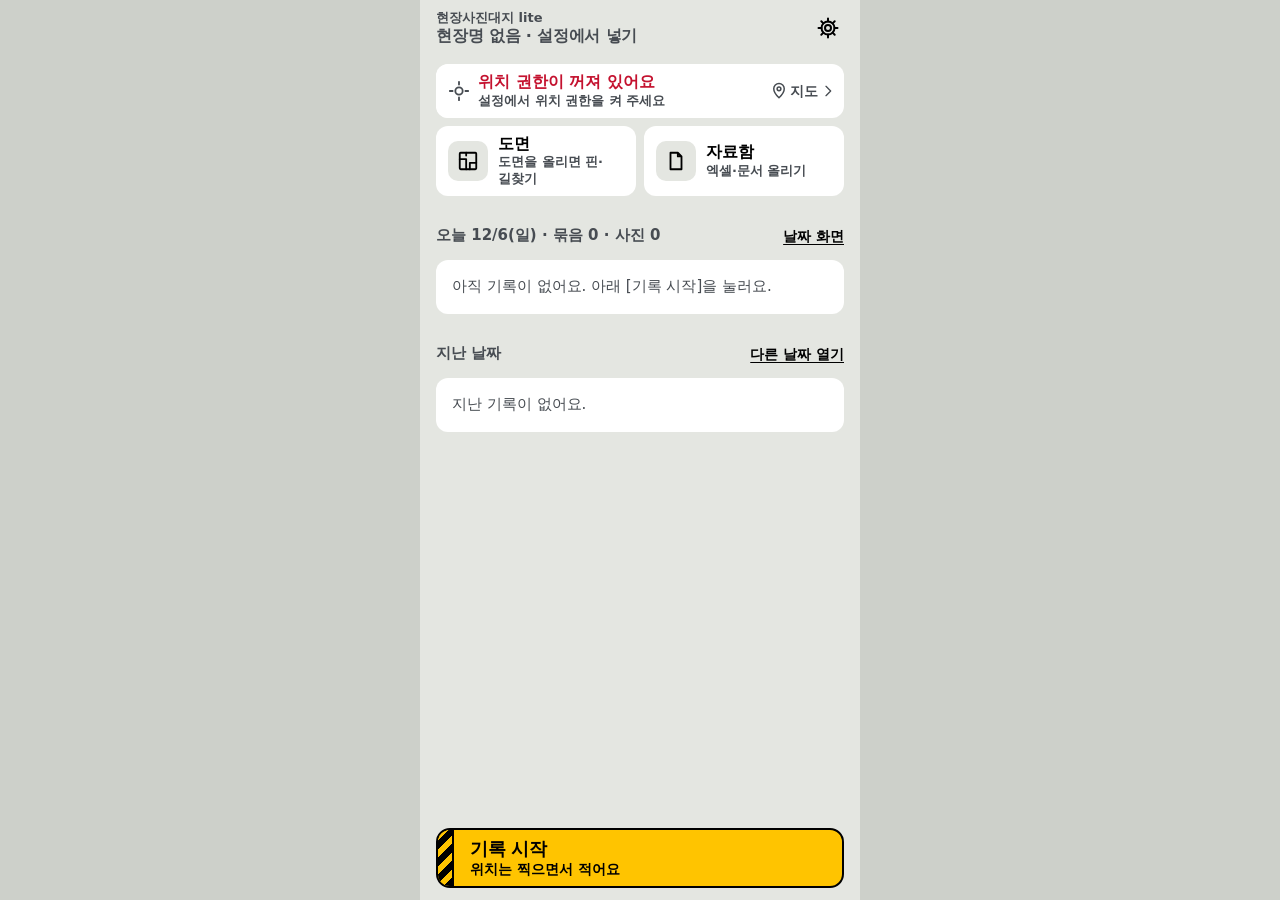
==== commit 17410895: "배포 0.1.4 (lite-e79caff47d) 카메라 문·자료·도면보관함·핀·길찾기·실시간 지도.  Co-Authored-By: Claude Opus 5.5 <noreply@an" ====
--- a/index.html
+++ b/index.html
@@ -8,6 +8,11 @@
 <meta name="format-detection" content="telephone=no">
 <title>현장사진대지 lite</title>
 <link rel="manifest" href="manifest.webmanifest">
+<link rel="apple-touch-icon" href="icons/apple-touch-180.png">
+<meta name="mobile-web-app-capable" content="yes">
+<meta name="apple-mobile-web-app-capable" content="yes">
+<meta name="apple-mobile-web-app-title" content="사진대지 lite">
+<meta name="apple-mobile-web-app-status-bar-style" content="black">
 <link rel="stylesheet" href="css/app.css">
 <link rel="stylesheet" href="css/home.css">
 <link rel="stylesheet" href="css/day.css">
@@ -17,24 +22,41 @@
 <link rel="stylesheet" href="css/export.css">
 <link rel="stylesheet" href="css/settings.css">
 <link rel="stylesheet" href="css/docs.css">
+<link rel="stylesheet" href="css/camdoor.css">
+<link rel="stylesheet" href="css/docpicker.css">
+<link rel="stylesheet" href="css/pinmap.css">
+<link rel="stylesheet" href="css/livemap.css">
+<link rel="stylesheet" href="css/map.css">
+<link rel="stylesheet" href="css/drawings.css">
+<link rel="stylesheet" href="css/sharedstage.css">
 <!-- preload:start -->
 <link rel="modulepreload" href="./js/config.js">
 <link rel="modulepreload" href="./js/core/backup.js">
 <link rel="modulepreload" href="./js/core/date.js">
 <link rel="modulepreload" href="./js/core/geo.js">
+<link rel="modulepreload" href="./js/core/georef.js">
 <link rel="modulepreload" href="./js/core/ledger.js">
+<link rel="modulepreload" href="./js/core/locmap.js">
 <link rel="modulepreload" href="./js/core/model.js">
+<link rel="modulepreload" href="./js/core/recover.js">
+<link rel="modulepreload" href="./js/core/tilemath.js">
 <link rel="modulepreload" href="./js/core/watermark.js">
 <link rel="modulepreload" href="./js/core/xlsx.js">
 <link rel="modulepreload" href="./js/core/xml.js">
 <link rel="modulepreload" href="./js/core/zip.js">
 <link rel="modulepreload" href="./js/data/db.js">
 <link rel="modulepreload" href="./js/data/docs.js">
+<link rel="modulepreload" href="./js/data/drawings.js">
+<link rel="modulepreload" href="./js/data/folders.js">
 <link rel="modulepreload" href="./js/data/photofs.js">
 <link rel="modulepreload" href="./js/data/safety.js">
+<link rel="modulepreload" href="./js/data/snaps.js">
 <link rel="modulepreload" href="./js/data/store.js">
 <link rel="modulepreload" href="./js/media/camera.js">
+<link rel="modulepreload" href="./js/media/docsnap.js">
+<link rel="modulepreload" href="./js/media/drawtiles.js">
 <link rel="modulepreload" href="./js/media/image.js">
+<link rel="modulepreload" href="./js/media/locmapimg.js">
 <link rel="modulepreload" href="./js/media/pipeline.js">
 <link rel="modulepreload" href="./js/media/render.js">
 <link rel="modulepreload" href="./js/platform/awake.js">
@@ -42,6 +64,7 @@
 <link rel="modulepreload" href="./js/services/backupio.js">
 <link rel="modulepreload" href="./js/services/exporter.js">
 <link rel="modulepreload" href="./js/services/gps.js">
+<link rel="modulepreload" href="./js/services/heading.js">
 <link rel="modulepreload" href="./js/services/share.js">
 <link rel="modulepreload" href="./js/services/vworld.js">
 <link rel="modulepreload" href="./js/ui/app.js">
@@ -51,14 +74,27 @@
 <link rel="modulepreload" href="./js/ui/screens/day.js">
 <link rel="modulepreload" href="./js/ui/screens/docs.js">
 <link rel="modulepreload" href="./js/ui/screens/docview.js">
+<link rel="modulepreload" href="./js/ui/screens/drawgeo.js">
+<link rel="modulepreload" href="./js/ui/screens/drawings.js">
+<link rel="modulepreload" href="./js/ui/screens/drawview.js">
 <link rel="modulepreload" href="./js/ui/screens/export.js">
 <link rel="modulepreload" href="./js/ui/screens/home.js">
+<link rel="modulepreload" href="./js/ui/screens/map.js">
 <link rel="modulepreload" href="./js/ui/screens/record.js">
 <link rel="modulepreload" href="./js/ui/screens/settings.js">
 <link rel="modulepreload" href="./js/ui/screens/viewer.js">
+<link rel="modulepreload" href="./js/ui/widgets/camdoor.js">
 <link rel="modulepreload" href="./js/ui/widgets/docframe.js">
+<link rel="modulepreload" href="./js/ui/widgets/docpicker.js">
+<link rel="modulepreload" href="./js/ui/widgets/drawingview.js">
+<link rel="modulepreload" href="./js/ui/widgets/drawpicker.js">
+<link rel="modulepreload" href="./js/ui/widgets/folderbar.js">
 <link rel="modulepreload" href="./js/ui/widgets/gpsline.js">
+<link rel="modulepreload" href="./js/ui/widgets/livemap.js">
+<link rel="modulepreload" href="./js/ui/widgets/pinmap.js">
 <link rel="modulepreload" href="./js/ui/widgets/recordrow.js">
+<link rel="modulepreload" href="./js/ui/widgets/sharedstage.js">
+<link rel="modulepreload" href="./js/ui/widgets/sharefollow.js">
 <link rel="modulepreload" href="./js/ui/widgets/thumb.js">
 <!-- preload:end -->
 </head>
@@ -70,7 +106,7 @@
   <symbol id="i-left" viewBox="0 0 24 24"><path d="M15 4l-8 8 8 8"/></symbol>
   <symbol id="i-right" viewBox="0 0 24 24"><path d="M9 4l8 8-8 8"/></symbol>
   <symbol id="i-map" viewBox="0 0 24 24"><path d="M12 21s-7-6.5-7-12a7 7 0 0 1 14 0c0 5.5-7 12-7 12z"/><circle cx="12" cy="9" r="2.5"/></symbol>
-  <symbol id="i-clock" viewBox="0 0 24 24"><circle cx="12" cy="12" r="9"/><path d="M12 7v5l3 2"/></symbol>
+  <symbol id="i-clock" viewBox="0 0 24 24"><circle cx="12" cy="12" r="9"/><path d="M12 7v5l3 2"/></symbol><symbol id="i-cal" viewBox="0 0 24 24"><rect x="3.5" y="5" width="17" height="15.5" rx="2"/><path d="M3.5 10h17M8 3v4M16 3v4M8 14h2M14 14h2M8 17h2"/></symbol>
   <symbol id="i-search" viewBox="0 0 24 24"><circle cx="11" cy="11" r="7"/><path d="M16.5 16.5L21 21"/></symbol>
   <symbol id="i-share" viewBox="0 0 24 24"><path d="M12 3v12M7 8l5-5 5 5M5 14v6h14v-6"/></symbol>
   <symbol id="i-download" viewBox="0 0 24 24"><path d="M12 4v11M7 10l5 5 5-5M5 20h14"/></symbol>
@@ -95,6 +131,11 @@
   <symbol id="i-more" viewBox="0 0 24 24"><circle cx="12" cy="5" r="1.6" class="f"/><circle cx="12" cy="12" r="1.6" class="f"/><circle cx="12" cy="19" r="1.6" class="f"/></symbol>
   <symbol id="i-swap" viewBox="0 0 24 24"><path d="M7 4L3 8l4 4M3 8h14M17 12l4 4-4 4M21 16H7"/></symbol>
   <symbol id="i-upload" viewBox="0 0 24 24"><path d="M12 16V4M7 9l5-5 5 5M5 20h14"/></symbol>
+  <symbol id="i-drawing" viewBox="0 0 24 24"><rect x="3" y="3" width="18" height="18" rx="1"/><path d="M3 10h7v11M10 3v3M14 14h7M14 14v7"/></symbol>
+  <symbol id="i-route" viewBox="0 0 24 24"><circle cx="6" cy="18" r="2.5"/><circle cx="18" cy="6" r="2.5"/><path d="M8.5 18H16a3 3 0 0 0 0-6H8a3 3 0 0 1 0-6h7.5"/></symbol>
+  <symbol id="i-compass" viewBox="0 0 24 24"><circle cx="12" cy="12" r="9"/><path d="M15.5 8.5l-2 5-5 2 2-5z"/></symbol>
+  <symbol id="i-layers" viewBox="0 0 24 24"><path d="M12 3l9 5-9 5-9-5z"/><path d="M3 13l9 5 9-5"/></symbol>
+  <symbol id="i-nav" viewBox="0 0 24 24"><path d="M12 3l7 18-7-4-7 4z"/></symbol>
 </svg>
 <div id="app">
   <main id="view"><section class="screen boot"><p class="boot-msg">불러오는 중…</p></section></main>
--- a/css/app.css
+++ b/css/app.css
@@ -50,6 +50,8 @@
 .screen.dark{background:var(--dark-bg);color:#fff}
 .screen > :first-child:not(.bar){margin-top:calc(var(--safe-t) + 8px)}
 .scroll{flex:1 1 auto;min-height:0}
+/* 화면 안 블록은 눌리지 않는다(목록이 길면 화면이 스크롤). 화면 전체를 채우는 촬영·크게 보기·자료 보기만 예외 */
+.screen > :not(.cap):not(.vw):not(.dv-page):not(.scroll){flex-shrink:0}
 .boot{align-items:center;justify-content:center}
 .boot-msg{color:var(--ink2);font-weight:700}
 
@@ -154,6 +156,10 @@
 .thumb{display:block;width:100%;aspect-ratio:4/3;object-fit:contain;background:#2A2D2B;border-radius:6px}
 .thumb[role="button"]{cursor:pointer}
 .thumb-err{opacity:.8}
+/* 썸네일 칸(thumb.js): 그림 위에 워터마크 띠 canvas 를 겹친다(인코딩 없이 — render.paintBand). 둥근 모서리는 칸이 자른다 */
+.thumb-box{position:relative;display:block;min-width:0;overflow:hidden;border-radius:6px}
+.thumb-wm{position:absolute;left:0;top:0;pointer-events:none}
+.recrow-thumbs .thumb-box{border-radius:4px}
 
 /* 묶음 한 줄 */
 .recrow{display:grid;gap:4px;width:100%;padding:12px 16px;background:var(--paper);border-top:1px solid var(--soft);text-align:left;color:var(--ink)}
@@ -186,7 +192,8 @@
 .gpsline.compact{min-height:32px;padding:4px 8px;gap:6px;border-radius:var(--r-sm)}
 .gpsline.compact .gps-main{font-size:14px}
 .gpsline.compact .gps-text{display:flex;gap:6px;align-items:baseline}
-.gpsline.compact .gps-sub{font-size:13px}
+.gpsline.compact .gps-main{flex:1 1 auto;min-width:0}
+.gpsline.compact .gps-sub{font-size:13px;flex:0 0 auto;max-width:50%}   /* ±m 은 주소보다 먼저 잘리지 않게(좁은 폭 촬영 화면) */
 
 /* ---------- 시트·대화상자(#layer, 한 번에 하나) ---------- */
 /* #layer 자체는 상자가 없다(비었을 때 화면 탭을 가로채지 않게). 키보드가 오면 --kb 만큼 위로(visualViewport) */
@@ -196,6 +203,8 @@
 .modal-back{align-items:center;justify-content:center;padding:24px 16px}
 .sheet{display:flex;flex-direction:column;width:100%;max-width:440px;max-height:88%;padding:4px 16px calc(16px + var(--safe-b));
   border-radius:16px 16px 0 0;background:var(--paper);color:var(--ink);box-shadow:0 -4px 24px rgba(0,0,0,.18);animation:sheet-up var(--dur) ease-out;outline:none}
+/* 글 입력 시트는 올라오는 움직임 없이 바로 — 키보드가 올라오는 움직임과 겹쳐 첫 글자 무렵 프레임을 먹지 않게 */
+.sheet.sheet-text{animation:none}
 .grab{flex:none;width:36px;height:4px;border-radius:2px;background:var(--soft);margin:6px auto 12px}
 .sheet-body{display:flex;flex-direction:column;gap:12px;min-height:0;overflow-y:auto;overscroll-behavior:contain}
 .sheet h2,.sheet-title{font-size:18px;font-weight:800;line-height:1.3}
--- a/css/home.css
+++ b/css/home.css
@@ -9,14 +9,27 @@
 .home-backup[hidden]{display:none}
 .home-backup-mark{display:grid;place-items:center;width:22px;height:22px;border-radius:50%;background:var(--ink);color:var(--hivis);font-size:14px;font-weight:900;flex:none}
 .home-backup-t{flex:1;min-width:0}
-.home-backup .ic,.home-docs .ic:last-child,.home-day>.ic{color:var(--ink2);width:20px;height:20px}
+.home-backup .ic,.home-day>.ic{color:var(--ink2);width:20px;height:20px}
 
-.home-gps{display:block;background:var(--paper);border-radius:var(--r,12px);overflow:hidden;cursor:pointer}
+/* 위치 카드 — 누르면 실시간 위치 지도. 끝의 「지도 >」가 누를 수 있다는 단서 */
+.home-gps{display:flex;align-items:center;background:var(--paper);border-radius:var(--r,12px);overflow:hidden;cursor:pointer}
+.home-gps .gpsline{flex:1;min-width:0}
+.home-gps-map{display:flex;align-items:center;gap:2px;flex:none;align-self:stretch;padding:0 8px 0 4px;font-size:14px;font-weight:700;color:var(--ink2)}
+.home-gps-map .ic{color:var(--ink2)}
+.home-gps-map[hidden]{display:none}
+.home-gps:active{background:#F1F2EF}
 
-.home-docs{display:flex;align-items:center;gap:12px;width:100%;min-height:56px;margin-top:8px;padding:8px 16px;background:var(--paper);border-radius:var(--r,12px);text-align:left;color:var(--ink)}
-.home-docs-t{flex:1;min-width:0;display:flex;flex-direction:column;line-height:1.3}
-.home-docs-t b{font-size:16px;font-weight:800}
-.home-docs-t small{font-size:14px;color:var(--ink2)}
+/* [도면]·[자료함] 타일 둘(나란히, 엄지로 누르기 쉬운 높이) */
+.home-tiles{display:grid;grid-template-columns:1fr 1fr;gap:8px;margin-top:8px}
+.home-tile{display:flex;align-items:center;gap:10px;min-width:0;min-height:64px;padding:8px 10px 8px 12px;border:0;background:var(--paper);border-radius:var(--r,12px);text-align:left;color:var(--ink)}
+.home-tile:active{background:#F1F2EF}
+.home-tile-ic{display:grid;place-items:center;flex:none;width:40px;height:40px;border-radius:10px;background:var(--concrete)}
+.home-tile-t{flex:1;min-width:0;display:flex;flex-direction:column;line-height:1.3}
+.home-tile-t b{font-size:16px;font-weight:800}
+.home-tile-t small{font-size:13px;font-weight:600;color:var(--ink2);overflow:hidden;text-overflow:ellipsis;display:-webkit-box;-webkit-line-clamp:2;-webkit-box-orient:vertical;overflow-wrap:anywhere}
+/* 지금 서 있는 도면이 있으면 아이콘 칸만 옅은 노랑(글자 「지금 여기」가 같이 알린다 — 노란 주 행동은 [기록 시작] 하나) */
+.home-tile.here .home-tile-ic{background:var(--hivis-tint)}
+.home-tile.here small{color:var(--ink)}
 
 .home-sec{display:flex;align-items:center;gap:8px;margin:24px 0 8px;min-height:32px}
 .home-sec-t{flex:1;min-width:0;font-size:15px;font-weight:800;color:var(--ink2)}
@@ -32,8 +45,9 @@
 .home-day-t b{font-size:16px;font-weight:800;font-variant-numeric:tabular-nums}
 .home-day-t small{font-size:13px;color:var(--ink2);white-space:nowrap}
 .home-day-th{flex:1;min-width:0;display:flex;gap:4px;justify-content:flex-end;overflow:hidden}
+.home-day-th .thumb-box{flex:none;border-radius:4px}
 .home-day-th img{width:52px;height:39px;border-radius:4px;flex:none}
-@media (max-width:370px){.home-day-th img:nth-child(4){display:none}}
+@media (max-width:370px){.home-day-th .thumb-box:nth-child(4){display:none}}
 .home-more{margin-top:4px}
 
 /* 숨은 날짜 입력(홈·날짜 화면 공용) */
--- a/css/day.css
+++ b/css/day.css
@@ -6,10 +6,27 @@
 .day-nav-btn:disabled{color:var(--ink2);background:transparent;border-style:dashed;cursor:default}
 .day-nav-cal{flex:none;padding:0 12px}
 .day-nav .ic{width:20px;height:20px}
-/* 좁은 폭: 날짜 고르기는 아이콘 정사각만 — 이전/다음 날짜 글자가 잘리지 않게 */
+/* 좁은 폭: 날짜 고르기는 달력 아이콘 정사각만 — 이전/다음 날짜 글자가 잘리지 않게 */
 @media (max-width:380px){.day-nav-cal span{display:none}.day-nav-cal{width:48px;padding:0}}
 .day-sum{font-size:15px;font-weight:800;color:var(--ink2);margin:16px 0 8px}
 
 .day-empty{font-size:15px;color:var(--ink2);padding:16px;background:var(--paper);border-radius:12px;margin:0}
 .day-empty[hidden]{display:none}
 .day-add{display:flex;align-items:center;justify-content:center;gap:8px}
+
+/* 오늘 위치도(day-locmap) — 도면·쪽마다 한 줄: 미리보기(104×78, 핀 자리 점) + 도면 이름 + 핀 수 → 도면 보기 */
+.day-loc{margin:0 0 16px}
+.day-loc[hidden]{display:none}
+.day-loc-h{font-size:15px;font-weight:800;color:var(--ink2);margin:0 0 8px}
+.day-loc-list{background:var(--paper);border-radius:var(--r,12px);overflow:hidden}
+.day-loc-row{display:flex;align-items:center;gap:12px;width:100%;min-height:94px;padding:8px 8px 8px 8px;border:0;border-top:1px solid var(--soft);background:none;text-align:left;color:var(--ink)}
+.day-loc-row:first-child{border-top:0}
+.day-loc-row:active{background:#F1F2EF}
+.day-loc-row>.ic{color:var(--ink2)}
+.day-loc-th{display:grid;place-items:center;flex:none;width:104px;height:78px;border-radius:6px;background:#F4F5F2;color:var(--ink2);overflow:hidden}
+.day-loc-fit{position:relative;display:block}
+.day-loc-img{display:block;max-width:none}
+.day-loc-dot{position:absolute;width:10px;height:10px;margin:-5px 0 0 -5px;border-radius:50%;background:var(--hivis);border:2px solid #000;box-sizing:border-box}
+.day-loc-t{flex:1;min-width:0;display:flex;flex-direction:column;line-height:1.3}
+.day-loc-t b{font-size:16px;font-weight:800;display:-webkit-box;-webkit-line-clamp:2;-webkit-box-orient:vertical;overflow:hidden;overflow-wrap:anywhere}
+.day-loc-t small{font-size:14px;color:var(--ink2);white-space:nowrap;overflow:hidden;text-overflow:ellipsis}
--- a/css/record.css
+++ b/css/record.css
@@ -13,6 +13,7 @@
 .rec-grid{display:grid;grid-template-columns:repeat(2,1fr);gap:8px;margin-top:12px}
 .rec-grid.cols-3{grid-template-columns:repeat(3,1fr);gap:6px}
 .rec-cell{position:relative;display:block;width:100%;aspect-ratio:4/3;padding:0;border:0;border-radius:8px;overflow:hidden;background:#4A4E4B}
+.rec-cell .thumb-box{width:100%;height:100%;border-radius:0}
 .rec-cell img{display:block;width:100%;height:100%}
 .rec-ph{display:grid;place-items:center;width:100%;height:100%;font-size:14px;font-weight:700;color:#fff;background:#8A8F8B}
 .rec-ph.fail{background:var(--fail)}
@@ -24,3 +25,30 @@
 .rec-dock .rec-add{flex:1 1 0;min-width:0;min-height:52px;padding:8px 12px;font-size:15px;white-space:nowrap}
 .rec-dock .rec-more{flex:1 1 0;min-width:0;min-height:52px;padding:8px 12px;white-space:nowrap}
 .rec-dock .secondary,.rec-dock .primary{width:auto}
+
+/* 도면 위치(rec-pin) — 흰 카드 하나: 미니 위치도(누르면 도면 보기) · 핀 이름(누르면 고치기) · [도면에서 보기] [핀 지우기] */
+.rec-pin{margin-top:12px;background:var(--paper);border-radius:var(--r,12px);overflow:hidden}
+.rec-pin[hidden]{display:none}
+.rec-pin-mapwrap{position:relative;height:176px;overflow:hidden;contain:strict;background:#F4F5F2;border-bottom:1px solid var(--soft)}
+.rec-pin-map{position:absolute;inset:0;display:flex;flex-direction:column}
+.rec-pin-map>*{flex:1 1 auto;min-height:0}
+.rec-pin-hit{position:absolute;inset:0;z-index:5;width:100%;padding:0;border:0;background:transparent;cursor:pointer}
+.rec-pin-hit:active{background:rgba(0,0,0,.06)}
+.rec-pin-msg{display:grid;place-items:center;height:100%;margin:0;padding:16px;font-size:14px;font-weight:600;color:var(--ink2);text-align:center}
+.rec-pin-name,.rec-pin-add{display:flex;align-items:center;gap:12px;width:100%;min-height:56px;padding:8px 12px 8px 16px;border:0;background:none;text-align:left;color:var(--ink)}
+.rec-pin-name:active,.rec-pin-add:active{background:#F1F2EF}
+.rec-pin-t{flex:1;min-width:0;display:flex;flex-direction:column;line-height:1.3}
+.rec-pin-t b{font-size:16px;font-weight:800;overflow-wrap:anywhere}
+.rec-pin-t small{font-size:14px;color:var(--ink2);white-space:nowrap;overflow:hidden;text-overflow:ellipsis}
+.rec-pin-name .ic,.rec-pin-add .ic{color:var(--ink2)}
+.rec-pin-acts{display:flex;align-items:center;gap:8px;padding:0 12px 12px 16px}
+.rec-pin-acts .rec-pin-open{display:flex;align-items:center;justify-content:center;gap:6px;flex:1 1 auto;width:auto;min-height:44px;font-size:15px}
+.rec-pin-acts .rec-pin-del{flex:none;min-height:44px;padding:0 8px;color:var(--fail)}
+
+/* 도면에 위치 찍기 시트 — 도면이 넉넉히 보이게 높게 */
+.sheet.rec-place-sheet{height:88%}
+.rec-place-body{flex:1 1 auto;gap:8px;overflow:hidden}
+.rec-place-sub{margin:-4px 0 0;font-size:14px;color:var(--ink2);white-space:nowrap;overflow:hidden;text-overflow:ellipsis}
+.rec-place-map{position:relative;flex:1 1 auto;min-height:240px;contain:strict;display:flex;flex-direction:column;border:1px solid var(--soft);border-radius:var(--r-sm,8px);overflow:hidden}
+.rec-place-map>*{flex:1 1 auto;min-height:0}
+.rec-place-body .sheet-actions>.secondary{flex:1 1 auto}
--- a/css/capture.css
+++ b/css/capture.css
@@ -7,29 +7,54 @@
 .cap [hidden]{display:none !important}
 .cap .ic{width:24px;height:24px}
 
-/* 위: 뒤로 · 위치 칩 · 배치 바꾸기 */
-.cap-top{display:flex;align-items:center;gap:8px;min-height:56px;padding:4px 8px 4px 4px}
+/* 위: 뒤로 · 위치 칩 · [자료] · [도면] */
+.cap-top{display:flex;align-items:center;gap:8px;min-height:60px;padding:6px 8px 2px 4px}   /* 위 6px: 위치 칩 모서리 배지(맞나요?)가 잘리지 않게 */
 .cap-top .icbtn{color:#fff}
-.cap-loc{flex:1;min-width:0;display:flex;align-items:center;gap:8px;min-height:48px;padding:4px 12px;
+/* [자료]·[도면]: 아이콘 위 + 글자 아래(48×52) — 위치 칩이 좁아지지 않게 */
+.cap-top-btn{flex:none;width:48px;height:52px;display:flex;flex-direction:column;align-items:center;justify-content:center;gap:2px;
+  border-radius:10px;color:#fff;touch-action:manipulation}
+.cap-top-btn .ic{width:22px;height:22px}
+.cap-top-lab{font-size:13px;font-weight:800;line-height:1}
+.cap-top-btn:active{background:rgba(255,255,255,.14)}
+.cap[data-shown="doc"] .cap-docs-btn,.cap[data-shown="dwg"] .cap-drawing-btn{box-shadow:inset 0 -3px 0 #fff}
+.cap-loc{position:relative;flex:1;min-width:0;display:flex;align-items:center;gap:8px;min-height:52px;padding:4px 12px;
   border:1px solid var(--dark-line,#5A5F5C);border-radius:12px;background:var(--dark-2,#1E211F);color:#fff;text-align:left}
 .cap-loc .ic{width:20px;height:20px;flex:none;color:#fff}
 /* 위치 글이 먼저 자리를 갖고, 보조글이 먼저 줄어든다(이어받은 위치를 확인하는 동선) */
-.cap-loc-text{flex:1 1 auto;min-width:0;font-size:16px;font-weight:800;line-height:1.3;white-space:nowrap;overflow:hidden;text-overflow:ellipsis}
+/* 위 줄에 [자료]·[도면]이 생겨 360 폭에선 칸이 좁다 — 한 줄로 자르지 않고 두 줄까지 접어 위치 글을 다 보인다(넘치면 두 줄 끝 …) */
+.cap-loc-text{flex:1 1 auto;min-width:0;font-size:16px;font-weight:800;line-height:1.2;white-space:normal;word-break:keep-all;overflow-wrap:anywhere;
+  display:-webkit-box;-webkit-box-orient:vertical;-webkit-line-clamp:2;line-clamp:2;overflow:hidden}
 .cap-loc-text.is-empty{color:var(--dark-ink2,#C9CCC8);font-weight:700}
 .cap-loc-sub{flex:none;max-width:40%;font-size:13px;font-weight:700;color:var(--dark-ink2,#C9CCC8);white-space:nowrap;overflow:hidden;text-overflow:ellipsis}
 .cap-loc.hint .cap-loc-sub{color:var(--hivis,#FFC400)}
+/* 평소엔 보조글(바꾸기)을 숨겨 위치 글에 자리를 준다 — 확인이 필요할 때(맞나요?·위치 확인·적기)만 보인다 */
+.cap-loc:not(.warn):not(.hint) .cap-loc-sub{display:none}
 .cap-loc.warn{border:2px solid var(--hivis,#FFC400);padding:3px 11px}
-.cap-loc.warn .cap-loc-sub{color:#000;background:var(--hivis,#FFC400);padding:2px 8px;border-radius:6px;font-weight:800}
+/* 보조글(맞나요?·위치 확인·적기)은 줄 흐름에서 빼 칩 위 모서리 배지로 — 위치 글이 칩 폭 전체를 두 줄까지 써서 이어받은 위치를 한눈에(v0.1.4 검토) */
+.cap-loc.hint .cap-loc-sub,.cap-loc.warn .cap-loc-sub{position:absolute;top:-6px;right:8px;max-width:none;padding:0 6px;line-height:16px;border-radius:6px;
+  background:#000;border:1px solid var(--hivis,#FFC400)}
+.cap-loc.hint{padding:9px 12px 1px}                                          /* 배지 자리만큼 글을 아래로(칩 높이는 그대로 — 화면이 밀리지 않게) */
+.cap-loc.warn{padding:8px 11px 0}
+.cap-loc.warn .cap-loc-sub{color:#000;background:var(--hivis,#FFC400);font-weight:800}
 
-/* 도면 칩·근처 도면 제안 */
-.cap-doc-chip,.cap-suggest{display:flex;align-items:center;gap:8px;min-height:44px;margin:0 16px 8px;padding:0 4px 0 12px;
+/* 띄운 자료·도면 칩(이름 누르면 다른 것 고르기 · 배치 바꾸기 · 전체 화면 · 닫기) · 근처 도면 제안 */
+.cap-doc-chip{display:flex;align-items:center;gap:4px;min-height:44px;margin:0 16px 8px;padding:0 4px 0 4px;
   border-radius:10px;background:var(--dark-2,#1E211F);font-size:14px}
-.cap-suggest{background:none;border:1px dashed var(--dark-line,#5A5F5C)}
-.cap-doc-chip > .ic{width:18px;height:18px;color:#fff}
+/* 근처 도면·자료 제안 — 셔터 위 줄(엄지 자리)에 겹쳐 놓는다. 위에 끼우면 늦게 뜰 때 뷰파인더·[카메라 열기]가 밀려 탭이 빗나갔다(v0.1.4 검토) */
+.cap-suggest{position:absolute;left:0;top:0;display:flex;align-items:center;gap:8px;min-height:48px;max-width:calc(100% - 88px);padding:0 4px 0 12px;
+  border-radius:12px;border:1px dashed var(--dark-line,#5A5F5C);background:var(--dark-2,#1E211F);color:#fff;font-size:14px;text-align:left;touch-action:manipulation}
+.cap-suggest:active{background:#2A2D2B}
+.cap[data-sug="1"] .cap-countrow{min-height:48px;margin-bottom:8px;justify-content:flex-end}
+.cap-doc-namebtn{flex:1;min-width:0;display:flex;align-items:center;gap:8px;min-height:44px;padding:0 8px;border-radius:8px;color:#fff;text-align:left}
+.cap-doc-namebtn:active{background:rgba(255,255,255,.14)}
+.cap-doc-ic{flex:none;display:grid;place-items:center}
+.cap-doc-ic .ic{width:18px;height:18px;color:#fff}
 .cap-doc-x .ic{width:20px;height:20px}
+.cap-doc-chip .cap-layout-btn,.cap-doc-chip .cap-doc-full{flex:none;width:44px;height:44px;min-width:44px;min-height:44px;color:#fff}
+.cap-doc-chip .cap-doc-full .ic{width:22px;height:22px}
 .cap-doc-name,.cap-sug-name{flex:1;min-width:0;font-weight:700;white-space:nowrap;overflow:hidden;text-overflow:ellipsis}
 .cap-sug-lab{flex:none;font-weight:700;color:var(--dark-ink2,#C9CCC8)}
-.cap-doc-act{flex:none;min-height:44px;padding:0 12px;border-radius:8px;font-size:15px;font-weight:800;color:#fff}
+.cap-doc-act{flex:none;display:inline-flex;align-items:center;min-height:44px;padding:0 12px;border-radius:8px;font-size:15px;font-weight:800;color:#fff}
 .cap-doc-x{flex:none;width:44px;height:44px;display:grid;place-items:center;border-radius:8px;color:#fff}
 .cap-doc-act:active,.cap-doc-x:active{background:rgba(255,255,255,.14)}
 
@@ -38,9 +63,10 @@
 .cap-spacer{flex:1 1 0;min-height:0}
 .cap[data-layout="doc"] .cap-stage{flex:1 1 auto;height:auto;min-height:220px}
 .cap[data-layout="doc"] .cap-spacer{display:none}
-.cap-box{position:relative;width:100%;height:100%;transition:width .15s ease-out,height .15s ease-out}
+/* 상자 크기·자리는 움직이지 않고 바로 바꾼다 — 레이아웃 속성 애니메이션은 「transform 만」 원칙에 어긋나고, 도면 보기가 움직이는 중의 크기로 맞춰졌다(v0.1.4 검토) */
+.cap-box{position:relative;width:100%;height:100%}
 
-.cap-vf{position:absolute;inset:0;overflow:hidden;background:#1A1C1B;touch-action:none;transition:all .15s ease-out}
+.cap-vf{position:absolute;inset:0;overflow:hidden;background:#1A1C1B;touch-action:none}
 .cap-video{display:block;width:100%;height:100%;object-fit:cover;background:#1A1C1B}
 .cap-wm{position:absolute;inset:0;width:100%;height:100%;pointer-events:none}
 .cap-ratio{position:absolute;left:6px;top:6px;z-index:2;min-height:44px;padding:0 12px;border-radius:10px;
@@ -59,7 +85,7 @@
 .cap[data-o="180"] .cap-torch{top:auto;bottom:6px;right:auto;left:6px}
 .cap-rot .ic{transform:none}
 
-/* 카메라를 못 열 때·휴대폰 카메라 앱 모드 */
+/* 휴대폰 카메라 앱 모드(앱 안 카메라 실패는 카메라 문 camdoor.css 가 알린다) */
 .cap-fallback{position:absolute;inset:0;z-index:3;display:flex;flex-direction:column;align-items:center;justify-content:center;gap:12px;
   padding:16px;text-align:center;background:#1A1C1B}
 .cap-fb-text{max-width:320px;font-size:15px;line-height:1.45;color:var(--dark-ink2,#C9CCC8)}
@@ -74,18 +100,27 @@
    doc 배치 = 무대 전체. iframe 은 옮기지 않고 자리만 바꾼다 */
 .cap{position:relative}
 .cap-docwrap{position:absolute;left:0;top:0;width:0;height:0;z-index:3;overflow:hidden;
-  border:2px solid #fff;border-radius:8px;background:#fff;transition:left .15s ease-out,top .15s ease-out,width .15s ease-out,height .15s ease-out}
+  border:2px solid #fff;border-radius:8px;background:#fff}
 .cap-docwrap > .docframe{position:absolute;inset:0;width:100%;height:100%}
+/* 도면(도면보관함) — 가벼운 타일 보기. 작은 창에선 위에 투명 단추(탭 = 크게), 크게에선 도면 손짓 그대로 */
+.cap-dwg{position:absolute;inset:0;overflow:hidden;background:#fff}
+.cap-dwg > *{position:absolute;inset:0;width:100%;height:100%}
+.cap-dwg-tap{position:absolute;inset:0;z-index:2;width:100%;height:100%;background:transparent;border:0;border-radius:0}
 .cap[data-layout="doc"] .cap-docwrap{border:0;border-radius:0;z-index:1}
 /* doc 배치: 카메라는 오른쪽 아래 작은 창(폭 32%, 같은 가로 비율, 실시간 유지) — 뷰어 도구 막대(쪽 넘김)를 가리지 않고 엄지에 가깝게 */
 .cap[data-layout="doc"] .cap-vf{inset:auto;bottom:8px;right:8px;width:32%;height:auto;aspect-ratio:var(--ar);z-index:3;
   border:2px solid #fff;border-radius:8px;box-shadow:0 2px 8px rgba(0,0,0,.5)}
-@media (prefers-reduced-motion:reduce){.cap-docwrap{transition:none}}
+/* 도면에 위치 찍는 중: 카메라 작은 창을 오른쪽 위로(확정 [여기에 찍기]는 셔터 위 줄 — 엄지 자리, 도면 보기 부품의 아래 막대는 쓰지 않는다) */
+.cap[data-layout="doc"][data-placing="1"] .cap-vf{bottom:auto;top:8px;width:28%}
+.cap .dwvw-place{display:none !important}
 .cap[data-layout="doc"] .cap-ratio,.cap[data-layout="doc"] .cap-torch,.cap[data-layout="doc"] .cap-fallback > *{display:none}
 
-/* GPS·내용·사진 줄 */
-.cap-gps{padding:8px 16px 0}
-.cap-gps .gpsline{width:100%}
+/* GPS·내용·사진 줄 — GPS 줄은 누르면 실시간 위치 지도 */
+.cap-gps{display:flex;align-items:center;gap:8px;width:auto;min-height:44px;margin:8px 16px 0;padding:0 0 0 4px;border-radius:10px;color:#fff;text-align:left}
+.cap-gps:active{background:rgba(255,255,255,.1)}
+.cap-gps .gpsline{flex:1;min-width:0;width:auto}
+.cap-gps-go{flex:none;display:grid;place-items:center;width:36px;height:36px;border-radius:8px;background:var(--dark-2,#1E211F);color:#fff}
+.cap-gps-go .ic{width:20px;height:20px}
 .cap-content{display:flex;align-items:center;gap:12px;margin:8px 16px 0;min-height:52px;padding:6px 12px;
   border:1px solid var(--dark-line,#5A5F5C);border-radius:12px;background:var(--dark-2,#1E211F);color:#fff;text-align:left}
 .cap-content-lab{flex:none;font-size:13px;font-weight:800;color:var(--dark-ink2,#C9CCC8)}
@@ -96,15 +131,30 @@
 .cap-strip{display:flex;align-items:center;gap:8px;min-height:72px;padding:8px 16px 0;overflow-x:auto;scrollbar-width:none}
 .cap-strip::-webkit-scrollbar{display:none}
 .cap-th{position:relative;flex:none;width:75px;height:56px;border-radius:6px;overflow:hidden;background:#2A2D2B}
+.cap-th .thumb-box{width:100%;height:100%;border-radius:0}
 .cap-th .thumb{width:100%;height:100%;aspect-ratio:auto;object-fit:cover;border-radius:0}
 .cap-th-no{position:absolute;left:4px;top:4px;min-width:20px;height:20px;padding:0 5px;border-radius:10px;background:rgba(0,0,0,.72);
   color:#fff;font-size:13px;font-weight:800;line-height:20px;text-align:center;font-variant-numeric:tabular-nums}
 .cap-strip-empty{font-size:14px;font-weight:700;color:#A9ADAA}
 
-/* 아래: 사진 n장 / [갤러리] (셔터) [저장하고 다음] */
+/* 아래: ([📍 위치 찍기]) 사진 n장 / [갤러리] (셔터) [저장하고 다음] */
 .cap-bot,.cap-bot.dock{position:static;display:block;margin:0;padding:8px 16px calc(12px + var(--safe-b,0px));background:none}
-.cap-countrow{min-height:20px;margin-bottom:6px;text-align:center;font-size:14px;font-weight:800;color:var(--dark-ink2,#C9CCC8);font-variant-numeric:tabular-nums}
+.cap-countrow{position:relative;display:flex;align-items:center;justify-content:center;min-height:20px;margin-bottom:6px;
+  font-size:14px;font-weight:800;color:var(--dark-ink2,#C9CCC8);font-variant-numeric:tabular-nums}
+.cap[data-pin="1"] .cap-countrow{min-height:48px;margin-bottom:8px}
 .cap-pending{margin-left:4px;font-weight:700}
+/* [📍 위치 찍기] — 도면이 떠 있을 때 셔터 위 왼쪽(엄지). 흰 바탕 48px, 노랑은 [저장하고 다음] 몫 */
+.cap-pin{position:absolute;left:0;top:0;display:inline-flex;align-items:center;gap:6px;min-height:48px;max-width:calc(50% - 8px);padding:0 14px 0 10px;
+  border-radius:12px;background:#fff;color:#000;font-size:15px;font-weight:800;white-space:nowrap;touch-action:manipulation}
+.cap-pin .ic{flex:none;width:22px;height:22px}
+.cap-pin-t{min-width:0;overflow:hidden;text-overflow:ellipsis}
+.cap-pin:active{filter:brightness(.9)}
+.cap-pin.is-cancel{background:var(--dark-2,#1E211F);color:#fff;border:1px solid var(--dark-line,#5A5F5C)}
+/* 찍는 중 확정 — 셔터 위 줄 오른쪽(엄지). 노랑은 이것 하나만(찍는 동안 [저장하고 다음]은 흰 바탕) */
+.cap-place-ok{margin-left:auto;min-height:48px;max-width:calc(100% - 140px);padding:0 16px;border-radius:12px;border:2px solid var(--hivis,#FFC400);
+  background:var(--hivis,#FFC400);color:#000;font-size:16px;font-weight:800;white-space:nowrap;overflow:hidden;text-overflow:ellipsis;touch-action:manipulation}
+.cap-place-ok:active{filter:brightness(.92)}
+.cap[data-placing="1"] .cap-next{background:#fff;border-color:#fff}
 .cap-ctrl{display:grid;grid-template-columns:1fr auto 1fr;align-items:center;gap:12px}
 .cap-gallery{justify-self:start;display:flex;flex-direction:column;align-items:center;justify-content:center;gap:2px;min-width:56px;min-height:56px;
   padding:4px 8px;border-radius:10px;font-size:13px;font-weight:700;color:#fff}
@@ -117,22 +167,12 @@
   color:#000;font-size:16px;font-weight:800;white-space:nowrap}
 .cap-next:active{filter:brightness(.92)}
 
-/* 자료 고르기 시트 */
-.cap-docs-sheet{display:grid;gap:12px}
-.cap-docs-list{display:grid;max-height:50vh;overflow-y:auto}
-.cap-docs-row{display:flex;align-items:center;gap:12px;min-height:52px;padding:8px 4px;border-top:1px solid var(--soft,#C3C7C0);text-align:left}
-.cap-docs-row:first-child{border-top:0}
-.cap-docs-row .ic{width:22px;height:22px;color:var(--ink2,#474C52)}
-.cap-docs-name{flex:1;min-width:0;font-size:16px;font-weight:700;line-height:1.3;display:-webkit-box;-webkit-line-clamp:2;-webkit-box-orient:vertical;overflow:hidden;overflow-wrap:anywhere}
-.cap-docs-row small{flex:none;font-size:13px;color:var(--ink2,#474C52)}
-.cap-docs-row.on .cap-docs-name{font-weight:800}
-
 @media (max-height:680px){
   .cap-strip{min-height:64px}
   .cap-th{width:64px;height:48px}
   .cap-content{min-height:48px}
 }
 @media (prefers-reduced-motion:reduce){
-  .cap-box,.cap-vf,.cap-docwrap,.cap-rot,.cap-shutter{transition:none}
+  .cap-rot,.cap-shutter{transition:none}
   .cap-vf.flash::after{animation:none;opacity:0}
 }
--- a/css/viewer.css
+++ b/css/viewer.css
@@ -13,7 +13,10 @@
 .vw-ic{color:#fff}
 
 .vw-stage{position:relative;flex:1 1 auto;min-height:0;overflow:hidden;touch-action:none;user-select:none;-webkit-user-select:none}
-.vw-img{position:absolute;inset:0;width:100%;height:100%;object-fit:contain;transform-origin:0 0;will-change:transform;-webkit-user-drag:none;pointer-events:none}
+.vw-pic{position:absolute;inset:0;transform-origin:0 0;will-change:transform;pointer-events:none}
+.vw-img{position:absolute;inset:0;width:100%;height:100%;object-fit:contain;-webkit-user-drag:none;pointer-events:none}
+/* 워터마크 띠(render.paintBand 가 사진 영역 아래에 놓는다 — 작업본 화소 그대로) */
+.vw-band{position:absolute;left:0;top:0;pointer-events:none}
 .vw-ph{position:absolute;inset:0;display:grid;place-items:center;padding:16px;text-align:center;font-size:16px;font-weight:700;color:var(--dark-ink2,#C9CCC8)}
 .vw-nav{position:absolute;top:50%;z-index:2;width:48px;height:48px;margin-top:-24px;display:grid;place-items:center;border-radius:50%;
   background:rgba(0,0,0,.5);color:#fff}
--- a/css/docs.css
+++ b/css/docs.css
@@ -10,6 +10,7 @@
 .docframe.df-passive .df-frame{pointer-events:none}
 .df-hint{position:absolute;left:0;right:0;bottom:0;z-index:3;padding:6px 8px;font-size:13px;font-weight:700;line-height:1.4;background:rgba(0,0,0,.78);color:#fff;pointer-events:none}
 .df-hint[hidden]{display:none}
+.dv-stage .df-hint{bottom:calc(84px + env(safe-area-inset-bottom,0px))}   /* 자료 보기: 떠 있는 [이 도면 띄우고 촬영] 버튼 위로 */
 
 /* ---- 자료함 ---- */
 .dx-page{padding:0 0 calc(48px + env(safe-area-inset-bottom))}
--- a/css/camdoor.css
+++ b/css/camdoor.css
@@ -0,0 +1,96 @@
+/* 카메라 문(widgets/camdoor.js) — 뷰파인더(.cap-vf) 위에 겹치는 덮개. 상태는 data-state(closed|opening|open|closing), 실패는 data-fail, 늦음은 data-slow.
+   움직임은 transform·opacity·visibility 만(GPU 합성, 레이아웃 없음). 열기 약 200ms ease-out, 반쯤 열기 150ms(살짝 덜컥), 닫기 200ms(CLAUDE.md 움직임 150~200ms).
+   크기 기준(CLAUDE.md): 주 버튼 52px·노랑·검정 2px(이 화면의 주 행동), 보조 48px, 글자 15~17px(최소 13px). */
+.camdoor{
+  --cd-open:200ms; --cd-close:200ms; --cd-half:150ms; --cd-stripe:16px;
+  position:absolute;inset:0;z-index:5;overflow:hidden;
+  container-type:size;contain:layout paint style;
+  visibility:visible;pointer-events:auto;transition:visibility 0s 0s;
+  -webkit-user-select:none;user-select:none;
+}
+/* 열리면 탭을 막지 않고(pointer-events), 다 열린 뒤엔 그리지도 않는다(visibility — 합성할 층이 남지 않게) */
+.camdoor[data-state="open"]{pointer-events:none;visibility:hidden;transition:visibility 0s var(--cd-open)}
+
+/* ---------- 문 두 짝 ---------- */
+.cd-leaf{
+  position:absolute;top:0;bottom:0;width:50%;
+  will-change:transform;backface-visibility:hidden;
+  background:
+    repeating-linear-gradient(180deg,rgba(255,255,255,.035) 0 2px,transparent 2px 28px),
+    linear-gradient(180deg,#3B403D,#2A2E2C);
+  transform:translateX(0);
+  transition:transform var(--cd-close) cubic-bezier(.4,0,.6,1);
+}
+.cd-l{left:0}
+.cd-r{right:0}
+/* 맞닿는 안쪽 가장자리: 하이비스·검정 빗금 띠(컨셉 .start) — 두 짝이 마주 보아 닫히면 ∨ 모양 */
+.cd-leaf::after{content:"";position:absolute;top:0;bottom:0;width:var(--cd-stripe);border:0 solid #000}
+.cd-l::after{right:0;border-left-width:2px;background:repeating-linear-gradient(-45deg,#000 0 8px,var(--hivis,#FFC400) 8px 16px)}
+.cd-r::after{left:0;border-right-width:2px;background:repeating-linear-gradient(45deg,#000 0 8px,var(--hivis,#FFC400) 8px 16px)}
+/* 손잡이(문이라는 단서) */
+.cd-leaf::before{content:"";position:absolute;top:calc(50% - 22px);width:4px;height:44px;border-radius:2px;background:#6E7470}
+.cd-l::before{right:calc(var(--cd-stripe) + 12px)}
+.cd-r::before{left:calc(var(--cd-stripe) + 12px)}
+
+/* 반쯤(약 12%): 짝마다 자기 폭의 24% — 살짝 넘쳤다 돌아오는 '덜컥' */
+.camdoor[data-state="opening"] .cd-leaf{transition:transform var(--cd-half) cubic-bezier(.3,1.6,.55,1)}
+.camdoor[data-state="opening"] .cd-l{transform:translateX(-24%)}
+.camdoor[data-state="opening"] .cd-r{transform:translateX(24%)}
+/* 끝까지: 빗금 띠까지 화면 밖으로 */
+.camdoor[data-state="open"] .cd-leaf{transition:transform var(--cd-open) cubic-bezier(.2,.75,.25,1)}
+.camdoor[data-state="open"] .cd-l{transform:translateX(-102%)}
+.camdoor[data-state="open"] .cd-r{transform:translateX(102%)}
+
+/* ---------- 가운데(버튼·켜는 중·실패) — 셋 다 미리 만들어 두고 opacity 로만 바꾼다 ---------- */
+.cd-mid{position:absolute;inset:0;display:grid;place-items:center;padding:16px;pointer-events:none}
+.cd-mid > *{grid-area:1/1;visibility:hidden;opacity:0;transform:scale(.94);pointer-events:none;
+  transition:opacity .15s ease-out,transform .15s ease-out,visibility 0s .15s}
+.camdoor[data-state="closed"]:not([data-fail]) .cd-open,
+.camdoor[data-state="opening"] .cd-wait,
+.camdoor[data-state="closed"][data-fail] .cd-fail{visibility:visible;opacity:1;transform:scale(1);pointer-events:auto;
+  transition:opacity .15s ease-out,transform .15s ease-out,visibility 0s}
+/* transform 은 none 으로 두지 않는다(none ↔ 값이 바뀌면 쌓임 맥락이 바뀌어 레이아웃이 다시 돈다) — scale(1)·rotate(0) */
+/* 누를 수 있는 건 지금 보이는 묶음뿐 — 사라지는 중(0.15초)인 버튼이 열린 문 위에서 탭을 가로채지 않게 */
+/* 빨리 켜지는 카메라(0.3초 안팎)에선 "켜는 중"이 깜빡이지 않게 조금 늦게 */
+.camdoor[data-state="opening"] .cd-wait{transition-delay:.2s,.2s,0s}
+
+.cd-btn{display:inline-flex;align-items:center;justify-content:center;gap:8px;min-height:48px;padding:0 18px;border-radius:12px;
+  font-size:16px;font-weight:800;line-height:1.2;white-space:nowrap;touch-action:manipulation}
+.cd-open,.cd-retry{min-height:52px;padding:0 22px;background:var(--hivis,#FFC400);color:#000;border:2px solid #000;font-size:17px;
+  box-shadow:0 2px 12px rgba(0,0,0,.45)}
+.cd-alt{background:#fff;color:#000;border:1px solid var(--soft,#C3C7C0)}
+.camdoor .cd-mid .cd-btn:active{transform:scale(.97)}
+.cd-btn .ic{flex:none}
+
+.cd-wait{display:flex;flex-direction:column;align-items:center;gap:4px;padding:10px 16px;border-radius:12px;
+  background:rgba(0,0,0,.74);color:#fff;font-size:15px;font-weight:700;text-align:center;pointer-events:none}
+.cd-spin{transform:rotate(0deg);width:22px;height:22px;border-radius:50%;border:3px solid rgba(255,255,255,.25);border-top-color:var(--hivis,#FFC400)}
+.camdoor[data-state="opening"] .cd-spin{animation:cd-spin .8s linear infinite}
+@keyframes cd-spin{to{transform:rotate(360deg)}}
+.cd-wait-slow{font-size:13px;font-weight:600;color:var(--dark-ink2,#C9CCC8);opacity:0;transition:opacity .15s}
+.camdoor[data-slow] .cd-wait-slow{opacity:1}
+
+.cd-fail{display:flex;flex-direction:column;align-items:center;gap:12px;max-width:320px;padding:14px 16px;border-radius:12px;
+  background:rgba(0,0,0,.8);text-align:center}
+.cd-fail-msg{color:#fff;font-size:15px;font-weight:700;line-height:1.4}
+.cd-fail-row{display:flex;gap:8px;flex-wrap:wrap;justify-content:center}
+
+/* 작은 창(도면 크게 배치의 카메라 작은 창 등): 빗금 가늘게, 버튼은 아이콘만(48px 정사각) */
+@container (max-width:220px){
+  .cd-leaf{--cd-stripe:8px}
+  .cd-leaf::before{display:none}
+  .cd-mid{padding:4px}
+  .cd-open,.cd-retry{min-height:48px;width:48px;padding:0}
+  .cd-open .cd-lab,.cd-retry .cd-lab{position:absolute;width:1px;height:1px;overflow:hidden;clip:rect(0 0 0 0);white-space:nowrap}
+  .cd-wait{padding:6px 8px;font-size:13px}
+  .cd-wait-slow,.cd-alt{display:none}
+  .cd-fail{padding:6px;gap:6px}
+  .cd-fail-msg{font-size:13px}
+}
+
+/* 움직임 없이 바로(close({animate:false})·움직임 줄이기) */
+.camdoor.cd-instant,.camdoor.cd-instant *,.camdoor.cd-instant *::before,.camdoor.cd-instant *::after{transition:none !important}
+@media (prefers-reduced-motion:reduce){
+  .camdoor,.camdoor *{transition:none !important}
+  .camdoor[data-state="opening"] .cd-spin{animation:none}
+}
--- a/css/docpicker.css
+++ b/css/docpicker.css
@@ -0,0 +1,61 @@
+/* 자료 고르기 시트(widgets/docpicker.js) — 촬영 화면의 [자료]·도면 칩 [바꾸기]. 토큰·.sheet·.primary 는 app.css.
+   시트 높이는 화면의 약 75%로 고정(걸러도 시트가 출렁이지 않게), 목록만 스크롤. 줄 60px, 글자 16/14px.
+   움직임은 app.css 의 sheet-up(transform) 하나뿐 — 줄·구역에는 움직임을 넣지 않는다(치는 대로 바로 바뀌게). */
+
+.sheet.dp-sheet{height:min(75dvh,calc(100% - 16px));max-height:none;padding-bottom:calc(8px + var(--safe-b))}
+.dp-body{flex:1 1 auto;min-height:0;display:flex;flex-direction:column;gap:8px}
+
+/* 머리: 제목 · [올리기] · [닫기] */
+.dp-head{flex:none;display:flex;align-items:center;gap:4px;margin-top:-4px}
+.dp-title{flex:1;min-width:0;white-space:nowrap;overflow:hidden;text-overflow:ellipsis}
+.dp-up{display:inline-flex;align-items:center;gap:4px;min-height:44px;padding:0 12px;border-radius:10px;font-size:15px;font-weight:800;color:var(--ink)}
+.dp-up:active{background:#F1F2EF}
+.dp-up:disabled{opacity:.5}
+.dp-x{width:44px;height:44px;display:grid;place-items:center;border-radius:10px;color:var(--ink2);margin-right:-8px}
+.dp-x:active{background:#F1F2EF}
+
+/* 검색칸(입력 글자 16px — 안드로이드 확대 방지) */
+.dp-search{flex:none;display:flex;align-items:center;gap:4px;min-height:48px;padding:0 0 0 12px;background:var(--paper);border:1px solid var(--soft);border-radius:12px;color:var(--ink2)}
+.dp-search:focus-within{border-color:var(--ink);box-shadow:inset 0 0 0 1px var(--ink)}
+.dp-q{flex:1;min-width:0;height:46px;border:0;outline:0;background:none;font:inherit;font-size:16px;color:var(--ink)}
+.dp-q::placeholder{color:#6B7076}
+.dp-clear{width:44px;height:44px;display:grid;place-items:center;color:var(--ink2);border-radius:10px;flex:none}
+.dp-status{flex:none;font-size:14px;font-weight:700;color:var(--ink2);line-height:1.4}
+
+/* 목록 — 여기만 스크롤. 바깥 .sheet-body 는 쓰지 않는다(머리·검색칸이 같이 밀려 올라가지 않게) */
+.dp-list{flex:1 1 auto;min-height:0;overflow-y:auto;overscroll-behavior:contain;-webkit-overflow-scrolling:touch;margin:0 -16px;padding:0 16px 8px;contain:content}
+.dp-group+.dp-group{margin-top:4px}
+.dp-sec{position:sticky;top:0;z-index:1;margin:0;padding:10px 0 6px;font-size:14px;font-weight:800;color:var(--ink2);background:var(--paper)}
+.dp-rows{display:flex;flex-direction:column}
+
+.dp-row{display:flex;align-items:center;gap:12px;width:100%;min-height:60px;padding:8px 8px 8px 4px;border-top:1px solid #E6E8E4;border-radius:0;text-align:left;color:var(--ink)}
+.dp-rows>.dp-row:first-child{border-top:0}
+.dp-row:active{background:#F1F2EF}
+/* 지금 띄운 자료 = 선택된 것: 검정 2px + 「보는 중」 글자(색만으로 나타내지 않는다) */
+.dp-row.cur{border-radius:10px;box-shadow:inset 0 0 0 2px var(--ink);border-top-color:transparent}
+.dp-row.cur+.dp-row{border-top-color:transparent}
+.dp-ico{width:40px;height:40px;flex:none;display:grid;place-items:center;border-radius:10px;background:var(--concrete);color:var(--ink)}
+.dp-ico.k-pdf{color:var(--fail)}
+.dp-ico.k-sheet{color:var(--pass)}
+.dp-ico.k-drawing{color:var(--info)}
+.dp-main{flex:1;min-width:0;display:flex;flex-direction:column;gap:3px}
+.dp-name{font-size:16px;font-weight:800;line-height:1.3;white-space:nowrap;overflow:hidden;text-overflow:ellipsis}
+.dp-sub{display:flex;align-items:center;gap:6px;min-width:0;font-size:14px;line-height:1.3;color:var(--ink2);white-space:nowrap;overflow:hidden}
+.dp-kind{flex:none;display:inline-flex;align-items:center;height:22px;padding:0 6px;border:1px solid var(--soft);border-radius:5px;font-size:13px;font-weight:800;color:var(--ink2);letter-spacing:.2px}
+.dp-size{flex:none;font-variant-numeric:tabular-nums}
+.dp-dist{flex:none;font-weight:800;color:var(--ink);font-variant-numeric:tabular-nums}
+.dp-net{min-width:0;overflow:hidden;text-overflow:ellipsis;font-size:13px;font-weight:700;color:var(--ink2)}
+.dp-net::before{content:"· "}
+.dp-cur{flex:none;display:inline-flex;align-items:center;gap:2px;height:22px;padding:0 7px 0 5px;border-radius:5px;background:var(--ink);color:#fff;font-size:13px;font-weight:800}
+.dp-cur .ic{stroke-width:3}
+.dp-none{padding:24px 8px;text-align:center;font-size:15px;color:var(--ink2);line-height:1.5}
+
+/* 비었을 때 */
+.dp-empty{display:grid;justify-items:center;gap:8px;padding:32px 8px 16px;text-align:center}
+.dp-bigico{width:56px;height:56px}
+.dp-empty-t{font-size:17px;font-weight:800}
+.dp-empty-s{font-size:14px;color:var(--ink2);line-height:1.5;max-width:280px}
+.dp-emptybtn{margin-top:8px;display:inline-flex;align-items:center;justify-content:center;gap:8px;min-height:52px;width:100%;max-width:280px;border-radius:12px;font-size:16px;font-weight:800}
+.dp-emptybtn:disabled{opacity:.6}
+
+@media (prefers-reduced-motion:reduce){.sheet.dp-sheet{animation:none}}
--- a/css/pinmap.css
+++ b/css/pinmap.css
@@ -0,0 +1,86 @@
+/* 핀 지도(widgets/pinmap.js) — 도면 스냅샷 위 번호 핀. 그림은 transform 만(GPU 합성), 핀 층은 따로.
+   크기 기준(CLAUDE.md): 핀 30px(지금 묶음 38px) — 화면 확대와 상관없이 일정, 번호 13~16px 굵게. 단추 44px 정사각, 주 행동 [여기에 찍기] 52px 노랑·검정 2px(이 덮개의 주 행동 하나).
+   지금 묶음은 크기·흰 테두리로, 흐린 핀은 옅은 노랑 + 회색 테두리로(색만으로 나누지 않는다 — 크기·번호 함께). */
+.pinmap{
+  --pm-pin:30px; --pm-pin-on:38px;
+  position:relative;display:flex;flex-direction:column;min-height:0;min-width:0;
+  background:#F4F5F2;color:var(--ink,#000);
+  -webkit-user-select:none;user-select:none;
+}
+.pm-stage{
+  position:relative;flex:1 1 auto;min-height:0;overflow:hidden;
+  background:#F4F5F2;touch-action:none;outline-offset:-3px;
+  contain:strict;
+}
+.pm-static .pm-stage{touch-action:auto;cursor:default}
+.pm-img{
+  position:absolute;left:0;top:0;max-width:none;max-height:none;
+  transform-origin:0 0;will-change:transform;backface-visibility:hidden;
+  pointer-events:none;-webkit-user-drag:none;user-select:none;
+  visibility:hidden;
+}
+.pinmap[data-ready="1"] .pm-img{visibility:visible}
+.pm-msg{position:absolute;inset:0;display:grid;place-items:center;padding:16px;text-align:center;font-size:15px;font-weight:700;color:var(--ink2,#474C52)}
+
+/* ---------- 핀 ---------- */
+.pm-pins{position:absolute;inset:0;pointer-events:none;will-change:transform;contain:layout style}
+.pm-pin{
+  position:absolute;left:0;top:0;width:0;height:0;padding:0;border:0;background:none;
+  pointer-events:none;--ox:0px;--oy:0px;
+}
+.pinmap[data-tap="1"] .pm-pin,
+.pinmap[data-mode="place"] .pm-pin.is-on{pointer-events:auto;cursor:pointer}
+.pinmap[data-mode="place"] .pm-pin.is-on{cursor:grab}
+.pm-badge{
+  position:absolute;left:0;top:0;width:var(--pm-pin);height:var(--pm-pin);
+  transform:translate(calc(-50% + var(--ox)),calc(-50% + var(--oy)));
+  display:grid;place-items:center;border-radius:50%;
+  background:var(--hivis,#FFC400);border:2px solid #000;color:#000;
+  font:800 13px/1 var(--font,system-ui,sans-serif);letter-spacing:-.3px;font-variant-numeric:tabular-nums;
+  box-shadow:0 1px 3px rgba(0,0,0,.45);white-space:nowrap;
+}
+/* 손가락 닿는 자리 44px(보이는 원은 30px) */
+.pm-badge::after{content:"";position:absolute;inset:-7px;border-radius:50%}
+.pm-pin.is-on .pm-badge{
+  width:var(--pm-pin-on);height:var(--pm-pin-on);border-width:3px;font-size:16px;
+  box-shadow:0 0 0 2px #fff,0 2px 6px rgba(0,0,0,.5);
+}
+.pm-pin.is-on{z-index:2}
+.pm-pin.is-drag .pm-badge{box-shadow:0 0 0 2px #fff,0 6px 14px rgba(0,0,0,.55)}
+.pm-pin.is-dim .pm-badge{background:#FFE69A;border-color:#474C52;box-shadow:none}
+/* 겹쳐서 비켜 놓았으면 제자리에 점 */
+.pm-dot{position:absolute;left:-3px;top:-3px;width:6px;height:6px;border-radius:50%;background:#000;box-shadow:0 0 0 1.5px #fff;display:none}
+.pm-pin.is-off .pm-dot{display:block}
+
+/* ---------- 조준 십자(place) — 어떤 바탕에서도 보이게 검정 선 + 흰 테 ---------- */
+.pm-cross{position:absolute;left:50%;top:50%;width:0;height:0;pointer-events:none;z-index:3}
+.pm-cross i{position:absolute;background:#000;box-shadow:0 0 0 1.5px #fff}
+.pm-cross i:first-child{left:-22px;top:-1px;width:44px;height:2px;
+  -webkit-mask:linear-gradient(90deg,#000 0 15px,transparent 15px 29px,#000 29px);mask:linear-gradient(90deg,#000 0 15px,transparent 15px 29px,#000 29px)}
+.pm-cross i:nth-child(2){left:-1px;top:-22px;width:2px;height:44px;
+  -webkit-mask:linear-gradient(180deg,#000 0 15px,transparent 15px 29px,#000 29px);mask:linear-gradient(180deg,#000 0 15px,transparent 15px 29px,#000 29px)}
+.pm-cross b{position:absolute;left:-2px;top:-2px;width:4px;height:4px;border-radius:50%;background:var(--fail,#C4122F);box-shadow:0 0 0 1.5px #fff}
+
+/* ---------- 확대·축소 단추 ---------- */
+.pm-zoom{position:absolute;right:8px;bottom:8px;z-index:4;display:flex;flex-direction:column;gap:8px}
+.pm-zbtn{
+  width:44px;height:44px;display:grid;place-items:center;border-radius:10px;
+  background:rgba(255,255,255,.94);border:1px solid var(--soft,#C3C7C0);color:#000;
+  box-shadow:0 1px 3px rgba(0,0,0,.2);
+}
+.pm-zbtn:disabled{opacity:.4}
+.pm-zbtn:active{background:#E4E6E1}
+
+/* ---------- 아래 줄(place) ---------- */
+.pm-bar{
+  flex:none;display:flex;align-items:center;gap:8px;
+  padding:8px 16px calc(8px + var(--safe-b,0px));background:#fff;border-top:1px solid var(--soft,#C3C7C0);
+}
+.pm-hint{flex:1 1 auto;min-width:0;font-size:14px;font-weight:600;line-height:1.35;color:var(--ink2,#474C52)}
+.pm-place{
+  flex:none;min-height:52px;padding:0 16px;display:inline-flex;align-items:center;gap:8px;
+  border-radius:12px;background:var(--hivis,#FFC400);border:2px solid #000;color:#000;
+  font-size:16px;font-weight:800;white-space:nowrap;
+}
+.pm-place:active{background:#E6B000}
+@media (max-width:359px){.pm-place{padding:0 12px}.pm-hint{font-size:13px}}
--- a/css/livemap.css
+++ b/css/livemap.css
@@ -0,0 +1,81 @@
+/* 실시간 지도(widgets/livemap.js) — 크기는 부모가 정한다(.lm 은 꽉 채움: 부모에 높이를 주거나 flex:1).
+   움직임은 JS 가 transform 만 바꾼다(전환 효과 없음 — 손가락을 바로 따라가게). 타일 <img> 는 app.css 의 img{max-width:100%} 를 풀어야 한다. */
+.lm{position:relative;width:100%;height:100%;min-height:200px;overflow:hidden;touch-action:none;-webkit-user-select:none;user-select:none;
+  background:#E6E8E3;isolation:isolate;contain:layout paint;cursor:grab;-webkit-touch-callout:none}
+.lm:active{cursor:grabbing}
+.lm-tiles{position:absolute;inset:0;pointer-events:none}
+.lm-lv{position:absolute;left:0;top:0;width:0;height:0;transform-origin:0 0;will-change:transform}
+.lm-src{position:absolute;left:0;top:0}
+/* 0.5px 겹침 — 소수 배율일 때 타일 사이 실금이 비치지 않게 */
+.lm-t{position:absolute;width:256.5px;height:256.5px;max-width:none;max-height:none;visibility:hidden;pointer-events:none;
+  -webkit-user-drag:none;user-select:none;border:0}
+.lm-t.on{visibility:visible}
+.lm-t.bad{visibility:visible}                               /* 못 받은 칸: 회색 그림(JS GRAY), 글 알림은 .lm-note 로 한 번 */
+
+/* 겹침: 마커·내 위치(지도와 같이 돌지 않고 늘 똑바로) */
+.lm-ov{position:absolute;inset:0;pointer-events:none}
+.lm-mks{position:absolute;left:0;top:0}
+.lm-mk{position:absolute;left:0;top:0;width:44px;height:44px;margin:-22px 0 0 -22px;display:grid;place-items:center;
+  pointer-events:auto;cursor:pointer;will-change:transform}
+.lm-mk .lm-no{min-width:30px;height:30px;padding:0 6px;border-radius:15px;background:var(--hivis,#FFC400);color:#000;
+  border:2px solid #000;font-size:15px;font-weight:900;line-height:26px;text-align:center;white-space:nowrap;
+  box-shadow:0 1px 3px rgba(0,0,0,.35)}
+.lm-mk[data-kind="muted"] .lm-no{background:#fff;border-color:#474C52;color:#000}
+.lm-mk[data-kind="sel"]{z-index:1}
+.lm-mk[data-kind="sel"] .lm-no{min-width:36px;height:36px;line-height:31px;border-radius:18px;border-width:3px;font-size:17px}
+
+.lm-me{position:absolute;left:0;top:0;width:0;height:0;z-index:2;will-change:transform}
+.lm-acc{position:absolute;border-radius:50%;background:rgba(21,70,201,.14);border:1px solid rgba(21,70,201,.5)}
+.lm-fan{position:absolute;left:-70px;top:-70px;width:140px;height:140px;transform-origin:70px 70px;overflow:visible}
+.lm-dot{position:absolute;left:-11px;top:-11px;width:22px;height:22px;border-radius:50%;background:var(--info,#1546C9);
+  border:3px solid #fff;box-shadow:0 1px 4px rgba(0,0,0,.45)}
+
+/* 이름 핀(도면 핀) — 번호 원 + 오른쪽 말풍선(14px 굵게, 흰 바탕 1px 선). 확대가 작으면 번호만(.lm[data-names="1"] 일 때 이름) */
+.lm-mk .lm-nm{display:none;position:absolute;left:36px;top:50%;transform:translateY(-50%);max-width:168px;padding:3px 8px;border-radius:8px;
+  background:#fff;border:1px solid #9EA39C;color:#000;font-size:14px;font-weight:800;line-height:1.3;white-space:nowrap;overflow:hidden;
+  text-overflow:ellipsis;box-shadow:0 1px 3px rgba(0,0,0,.25);pointer-events:none}
+.lm[data-names="1"] .lm-mk .lm-nm,.lm-mk[data-kind="dpinsel"] .lm-nm,.lm-mk[data-kind="dwgpin"] .lm-nm{display:block}
+.lm-mk[data-kind="dpinmuted"] .lm-nm{display:none !important}
+/* 도면 핀: 진한 원(흰 도면 위에서 보이게) · 고른 핀은 노랑 + 검정 2px(크게) · 흐린 핀은 흰 원 회색 선 */
+.lm-mk[data-kind="dpin"] .lm-no{background:#1E211F;color:#fff;border:2px solid #fff;box-shadow:0 0 0 1px #1E211F,0 1px 3px rgba(0,0,0,.35)}
+.lm-mk[data-kind="dpinsel"]{z-index:2}
+.lm-mk[data-kind="dpinsel"] .lm-no{min-width:36px;height:36px;line-height:32px;border-radius:18px;font-size:17px;background:var(--hivis,#FFC400);border:2px solid #000}
+.lm-mk[data-kind="dpinsel"] .lm-nm{left:40px;border:2px solid #000;background:var(--hivis-tint,#FFF4CC)}
+.lm-mk[data-kind="dpinmuted"]{opacity:.75}
+.lm-mk[data-kind="dpinmuted"] .lm-no{min-width:24px;height:24px;line-height:20px;border-radius:12px;font-size:13px;background:#fff;border:2px solid #6E7378;color:#474C52}
+/* 지도(map) 화면의 도면 핀 — 묶음 번호 마커(노랑 원)와 모양이 다르게: 흰 원 파란 선 + 이름 말풍선 */
+.lm-mk[data-kind="dwgpin"] .lm-no{min-width:26px;height:26px;line-height:22px;border-radius:13px;font-size:13px;background:#fff;border:2px solid var(--info,#1546C9);color:var(--info,#1546C9)}
+.lm-mk[data-kind="dwgpin"] .lm-nm{left:34px;font-size:13px;border-color:var(--info,#1546C9)}
+
+/* 이미지(도면) 모드 — 바닥(미리보기 한 장·흰 종이)은 타일 아래, 쪽 밖은 회색 */
+.lm.lm-img{background:#CFD2CC}
+.lm-base{position:absolute;left:0;top:0;transform-origin:0 0;will-change:transform;box-shadow:0 0 0 1px rgba(0,0,0,.28),0 2px 10px rgba(0,0,0,.18)}
+.lm-pv{position:absolute;left:0;top:0;width:100%;height:100%;max-width:none;opacity:0;pointer-events:none;-webkit-user-drag:none}
+.lm-pv.on{opacity:1}
+.lm.lm-still{touch-action:auto;cursor:inherit}
+/* 길찾기 점선(내 위치 → 핀) */
+.lm-route{position:absolute;left:0;top:0;width:100%;height:100%;overflow:visible;pointer-events:none}
+.lm-route line{stroke:var(--info,#1546C9);stroke-width:4;stroke-linecap:round;stroke-dasharray:1 10}
+
+/* 알림·저작권·나침반 */
+.lm-note{position:absolute;left:50%;top:8px;transform:translateX(-50%);z-index:3;max-width:calc(100% - 16px);width:max-content;
+  padding:8px 12px;border-radius:10px;background:rgba(0,0,0,.85);color:#fff;font-size:14px;font-weight:700;line-height:1.35;
+  text-align:center;pointer-events:none}
+.lm-attr{position:absolute;right:4px;bottom:4px;z-index:3;padding:1px 6px;border-radius:4px;background:rgba(255,255,255,.82);
+  color:#474C52;font-size:13px;font-weight:600;line-height:1.35;pointer-events:none;white-space:nowrap}
+.lm-compass{position:absolute;right:8px;top:8px;z-index:3;width:44px;height:44px;border-radius:50%;background:#fff;
+  box-shadow:0 1px 4px rgba(0,0,0,.4);display:grid;place-items:center;pointer-events:auto}
+.lm-compass svg{display:block}
+
+/* ---- 「실시간 위치」 화면(screens/livemap.js — 통합 담당이 붙임) ----
+   위: 뒤로 · 제목 · 레이어 고르기(.seg) / 가운데: 지도가 남은 높이를 채움 / 아래: 위치 한 줄(gpsLine) + [내 위치] 주 버튼(노랑, 엄지 영역) */
+.screen.lmv{padding:0;overflow:hidden}
+.lmv > .bar{margin:0;padding-right:8px}
+.lmv-seg{flex:none;padding:2px;gap:2px}
+.lmv-seg > button{flex:none;min-width:48px;min-height:44px;padding:4px 10px;font-size:14px}
+.lmv-host{position:relative;flex:1 1 auto;min-height:0}
+.lmv-host > .lm{position:absolute;inset:0;min-height:0}
+.lmv-dock{display:flex;align-items:center;gap:8px;padding:8px 16px calc(8px + var(--safe-b));background:var(--concrete)}
+.lmv-line{flex:1 1 auto;min-width:0}
+.lmv-fol{flex:none;width:auto;min-height:52px;padding:0 14px;gap:6px;font-size:16px;white-space:nowrap}
+.lmv-fol[data-mode=""]{background:var(--paper)}            /* 따라가지 않을 때는 흰 바탕(노랑은 따라가는 중일 때 — 글로도 표시) */
--- a/css/map.css
+++ b/css/map.css
@@ -0,0 +1,44 @@
+/* 실시간 위치 지도(화면 'map', ui/screens/map.js). 크기는 CLAUDE.md 사용성 표 — 본문 16/보조 14, 버튼 48~56, 노랑은 [따라가기] 하나,
+   검정 2px 테두리는 주 버튼(따라가기)·선택된 것(보는 방향 켜짐)에만, 나머지는 흰 바탕 + 1px 연한 선. 움직임 150~200ms. */
+.screen.mp{padding:0;overflow:hidden}
+.screen.mp > .bar{margin:0;padding-left:8px;padding-right:8px}
+
+/* 정보 줄 — 주소(메모리만)·±m·방향 */
+.mp-info{display:flex;align-items:center;gap:8px;min-height:48px;margin:0 16px 8px;padding:6px 12px;
+  background:var(--paper);border:1px solid var(--soft);border-radius:var(--r)}
+.mp-info > .ic{color:var(--info)}
+.mp-info-t{flex:1;min-width:0;display:flex;flex-direction:column}
+.mp-addr{font-size:16px;font-weight:800;line-height:1.3;white-space:nowrap;overflow:hidden;text-overflow:ellipsis}
+.mp-info-s{display:flex;gap:12px;font-size:14px;font-weight:700;color:var(--ink2);line-height:1.3}
+.mp-info-s span:empty{display:none}
+.mp-info:not([data-state="ok"]) > .ic{color:var(--ink2)}
+
+/* 지도 — 남는 높이를 다 쓴다 */
+.screen.mp > .mp-stage{flex:1 1 0;min-height:0;flex-shrink:1}
+.mp-stage{position:relative;overflow:hidden;background:#ECE9DF;border-top:1px solid var(--soft);border-bottom:1px solid var(--soft);
+  touch-action:none;contain:strict}
+.mp-holder{position:absolute;inset:0}
+.mp-holder > *{position:absolute;inset:0}
+
+/* 안내 한 줄 — 지도 아래쪽(엄지 가까이, 저작권 줄 위)에 겹쳐서. 무엇을 하면 되는지. 지도 엔진의 알림(.lm-note)은 위쪽 */
+.mp-note{position:absolute;left:8px;right:8px;bottom:32px;z-index:3;min-height:44px;padding:8px 12px;border-radius:var(--r-sm);
+  background:rgba(0,0,0,.84);color:#fff;font-size:15px;font-weight:700;line-height:1.35;text-align:left}
+.mp-note[data-kind="calib"]{background:var(--hivis-tint);color:#000;border:1px solid #000}
+
+/* 아래 엄지 영역 — 보조 둘(지도 종류·방향)은 아이콘 위 짧은 글자로 좁게, 따라가기(주 행동)는 넓게 */
+.screen.mp > .mp-dock{position:relative;margin:0;display:grid;grid-template-columns:72px 72px 1fr;gap:8px;
+  padding:8px 16px calc(12px + var(--safe-b));background:var(--concrete)}
+.mp-btn{display:flex;flex-direction:column;align-items:center;justify-content:center;gap:2px;min-height:56px;padding:4px 2px;border-radius:var(--r);
+  background:var(--paper);border:1px solid var(--line);font-size:14px;font-weight:800;line-height:1.2;min-width:0;
+  transition:background-color var(--dur),color var(--dur)}
+.mp-btn > .ic{width:22px;height:22px}
+.mp-btn-t{max-width:100%;white-space:nowrap;overflow:hidden;text-overflow:ellipsis}
+.mp-btn:active{filter:brightness(.94)}
+/* 보는 방향 켜짐 = 선택됨(검정 바탕 + 2px) */
+.mp-btn.on:not(.mp-follow){background:#000;color:#fff;border:2px solid #000}
+/* 따라가기 = 주 행동(노랑 하나) */
+.mp-btn.mp-follow{flex-direction:row;gap:8px;padding:4px 12px;background:var(--hivis);border:2px solid #000;color:#000;font-size:16px}
+.mp-btn.mp-follow > .ic{width:24px;height:24px}
+.mp-follow.on > .ic{color:var(--info)}
+
+@media (prefers-reduced-motion:reduce){ .mp-btn{transition:none} }
--- a/css/drawings.css
+++ b/css/drawings.css
@@ -0,0 +1,142 @@
+/* 도면보관함 — 목록(screens/drawings.js) · 도면 보기 부품(widgets/drawingview.js) · 도면 보기(screens/drawview.js) · 위치 맞추기(screens/drawgeo.js).
+   크기는 CLAUDE.md 사용성 표: 본문 16/보조 14, 목록 제목 16~17 굵게, 버튼 44~48 · 하단 주 행동 52~56, 아이콘 버튼 44~48.
+   검정 2px 는 주 버튼·선택된 것에만, 줄·칸은 1px 연한 선. 노랑은 화면당 주 행동 하나([핀 찍기]·[짝짓기]·[여기 서 있어요]). 움직임 150~200ms.
+   고른 도면 고르기 시트(widgets/drawpicker.js)는 docpicker.css 의 .dp-* 를 그대로 쓴다. */
+
+/* ---------- 목록 ---------- */
+.dw-search{display:flex;align-items:center;gap:4px;min-height:48px;padding:0 0 0 12px;margin-bottom:8px;background:var(--paper);
+  border:1px solid var(--soft);border-radius:12px;color:var(--ink2)}
+.dw-search:focus-within{border-color:var(--ink);box-shadow:inset 0 0 0 1px var(--ink)}
+.dw-q{flex:1;min-width:0;height:46px;border:0;outline:0;background:none;font:inherit;font-size:16px;color:var(--ink)}
+.dw-q::placeholder{color:#6B7076}
+.dw-clear{width:44px;height:44px;display:grid;place-items:center;color:var(--ink2);border-radius:10px;flex:none}
+.dw-status{font-size:14px;font-weight:700;color:var(--ink2);margin:0 0 8px}
+/* 지금 여기 도면 — 노란 상자 하나 */
+.dw-here{display:flex;align-items:center;gap:12px;margin:0 0 8px;padding:8px 8px 8px 16px;border-radius:var(--r);background:var(--hivis-tint);border:1px solid #C9A000}
+.dw-here-t{flex:1;min-width:0;display:grid}
+.dw-here-t b{font-size:16px;font-weight:800;white-space:nowrap;overflow:hidden;text-overflow:ellipsis}
+.dw-here-t span{font-size:14px;font-weight:700;color:#4A3B00}
+.dw-here-go{width:auto;min-height:48px;padding:0 18px;font-size:16px}
+.dw-list{margin-bottom:16px}
+.dw-row{display:flex;align-items:stretch;border-top:1px solid var(--soft)}
+.dw-row:first-child{border-top:0}
+.dw-open{flex:1;min-width:0;display:flex;align-items:center;gap:12px;min-height:72px;padding:10px 4px 10px 12px;text-align:left;color:var(--ink)}
+.dw-open:active,.dw-menu:active{background:#F1F2EF}
+.dw-thumb{flex:none;width:48px;height:48px;display:grid;place-items:center;border-radius:8px;background:var(--concrete);color:var(--info);overflow:hidden;border:1px solid var(--soft)}
+.dw-thumb img{width:100%;height:100%;object-fit:cover;background:#fff}
+.dw-main{flex:1;min-width:0;display:flex;flex-direction:column;gap:3px}
+.dw-name{font-size:16px;font-weight:800;line-height:1.3;display:-webkit-box;-webkit-line-clamp:2;-webkit-box-orient:vertical;overflow:hidden}
+.dw-sub{display:flex;flex-wrap:wrap;align-items:center;gap:2px 8px;font-size:14px;color:var(--ink2);line-height:1.35}
+.dw-geo-badge{font-weight:700}
+.dw-geo-badge[data-state="ok"]{color:var(--pass);font-weight:800}
+.dw-geo-badge[data-state="ok"]::before{content:"✓ "}
+.dw-geo-badge[data-state="poor"]{color:var(--fail);font-weight:800}
+.dw-geo-badge[data-state="poor"]::before{content:"! "}
+.dw-prog,.dw-warn{font-size:14px;font-weight:800;color:var(--info)}
+.dw-prog.bad,.dw-warn{color:var(--fail)}
+.dw-menu{flex:none;width:48px;display:grid;place-items:center;color:var(--ink2)}
+.dw-none{padding:24px 8px;text-align:center;font-size:15px;color:var(--ink2)}
+.dw-empty{display:grid;justify-items:center;gap:8px;padding:40px 8px 16px;text-align:center}
+.dw-bigico{width:64px;height:64px;display:grid;place-items:center;border-radius:16px;background:var(--paper);color:var(--info)}
+.dw-empty-t{font-size:17px;font-weight:800;max-width:300px}
+.dw-empty-s{font-size:14px;color:var(--ink2)}
+.dw-empty .primary{margin-top:8px;max-width:300px}
+.dw-restore{width:auto;min-height:44px;padding:0 14px;flex:none}
+
+/* ---------- 도면 보기 부품(drawingview) ---------- */
+.dwvw{position:relative;width:100%;height:100%;min-height:160px;overflow:hidden;background:#CFD2CC}
+.dwvw-host{position:absolute;inset:0}
+.dwvw-host > .lm{position:absolute;inset:0;min-height:0}
+.dwvw-status{position:absolute;left:16px;right:16px;top:50%;transform:translateY(-50%);z-index:4;padding:12px 16px;border-radius:var(--r);
+  background:rgba(255,255,255,.94);border:1px solid var(--soft);font-size:16px;font-weight:800;text-align:center;line-height:1.4}
+.dwvw-chip{position:absolute;left:8px;top:8px;z-index:4;padding:4px 10px;border-radius:8px;background:rgba(0,0,0,.78);color:#fff;font-size:13px;font-weight:700;pointer-events:none}
+.dwvw-cross{position:absolute;left:50%;top:50%;width:48px;height:48px;margin:-24px 0 0 -24px;z-index:3;pointer-events:none}
+.dwvw-cross svg{display:block}
+.dwvw-place{position:absolute;left:0;right:0;bottom:0;z-index:5;display:flex;gap:8px;padding:8px 16px calc(12px + var(--safe-b));
+  background:linear-gradient(rgba(228,230,225,0),var(--concrete) 20px)}
+.dwvw-place .secondary{flex:0 0 32%}
+.dwvw-place .primary{flex:1;min-height:56px}
+.dwvw.compact{border-radius:var(--r);border:1px solid var(--soft)}
+.dwvw.compact .dwvw-status{font-size:14px;padding:8px 12px}
+
+/* ---------- 도면 보기 화면 ---------- */
+.screen.dwv{padding:0;overflow:hidden}
+.screen.dwv > .bar{margin:0;padding-left:8px;padding-right:8px}
+.dwv-page{min-height:40px;padding:0 10px;font-size:14px}
+.dwv-guide{display:flex;align-items:center;gap:8px;min-height:56px;margin:0 16px 8px;padding:4px 4px 4px 12px;border-radius:var(--r);
+  background:#000;color:#fff}
+.dwv-guide .dwv-arrow{flex:none;color:var(--hivis);fill:var(--hivis);stroke:#000;stroke-width:1;transition:transform var(--dur)}
+.dwv-guide-t{flex:1;min-width:0;display:flex;flex-direction:column}
+.dwv-guide-n{font-size:14px;font-weight:700;line-height:1.3;color:#E4E6E1;white-space:nowrap;overflow:hidden;text-overflow:ellipsis}
+.dwv-guide-d{font-size:18px;font-weight:900;line-height:1.3;white-space:nowrap;overflow:hidden;text-overflow:ellipsis}
+.dwv-guide[data-kind="arrived"]{background:var(--pass)}
+.dwv-guide-end{flex:none;min-height:44px;padding:0 12px;border-radius:8px;font-size:15px;font-weight:800;color:var(--hivis)}
+.dwv-guide-end:active{background:rgba(255,255,255,.14)}
+.dwv-info{display:flex;align-items:center;gap:8px;min-height:40px;margin:0 16px 8px;padding:4px 4px 4px 12px;border-radius:var(--r-sm);
+  background:var(--paper);border:1px solid var(--soft);font-size:14px;font-weight:700;color:var(--ink2)}
+.dwv-info-t{flex:1;min-width:0;white-space:nowrap;overflow:hidden;text-overflow:ellipsis}
+.dwv-info[data-kind="inside"] .dwv-info-t{color:var(--pass)}
+.dwv-info[data-kind="hint"]{min-height:48px;font-size:15px;color:var(--ink)}
+.dwv-info[data-kind="denied"] .dwv-info-t,.dwv-info[data-kind="gpsoff"] .dwv-info-t{color:var(--fail)}
+.dwv-info-btn{flex:none;min-height:36px;padding:0 12px;border-radius:8px;border:1px solid var(--line);background:var(--paper);font-size:14px;font-weight:800;color:var(--ink)}
+.screen.dwv > .dwv-stage{flex:1 1 0;min-height:0;flex-shrink:1}
+.dwv-stage{position:relative;border-top:1px solid var(--soft);border-bottom:1px solid var(--soft);touch-action:none;contain:strict}
+.dwv-stage > .dwvw{position:absolute;inset:0}
+/* 엄지 줄: 보조(아이콘 위 짧은 글자) 64px · 주 행동(핀 찍기) 넓게 */
+.screen.dwv > .dwv-dock{position:relative;margin:0;display:flex;gap:8px;padding:8px 16px calc(12px + var(--safe-b));background:var(--concrete)}
+.dwv-btn{flex:0 0 64px;display:flex;flex-direction:column;align-items:center;justify-content:center;gap:2px;min-height:56px;padding:4px 0;
+  border-radius:var(--r);background:var(--paper);border:1px solid var(--line);font-size:13px;font-weight:800;line-height:1.2;min-width:0;letter-spacing:-.3px}
+.dwv-btn > .ic{width:22px;height:22px}
+.dwv-btn-t{max-width:100%;overflow:hidden;text-align:center;word-break:keep-all;display:-webkit-box;-webkit-box-orient:vertical;-webkit-line-clamp:2;line-clamp:2}
+.dwv-btn.on{background:#000;color:#fff;border:2px solid #000}
+.dwv-btn.on > .ic{color:var(--hivis)}
+.dwv-dock[data-geo="0"] .dwv-btn[data-testid="dwv-geo"]{flex-basis:76px}
+.dwv-add{flex:1;min-width:0;min-height:56px;padding:8px;gap:6px;font-size:17px;white-space:nowrap}
+.dwv-pinlist .row{gap:12px}
+/* 핀 시트 */
+.pin-sheet .pin-name{display:flex;align-items:center;gap:10px;min-height:52px;padding:4px 8px 4px 0;text-align:left;border-radius:10px}
+.pin-sheet .pin-name:active{background:#F1F2EF}
+.pin-name-t{flex:1;min-width:0;font-size:18px;font-weight:800;line-height:1.3;overflow-wrap:anywhere}
+.pin-no{flex:none;min-width:32px;height:32px;padding:0 6px;border-radius:16px;background:#1E211F;color:#fff;font-size:15px;font-weight:900;
+  line-height:32px;text-align:center;font-variant-numeric:tabular-nums}
+.pin-sub{font-size:14px;font-weight:700;color:var(--ink2);margin-top:-8px}
+.pin-note-t{font-size:15px;line-height:1.45;white-space:pre-wrap;padding:8px 12px;border-radius:8px;background:var(--concrete)}
+.pin-del{color:var(--fail)}
+
+/* ---------- 위치 맞추기 ---------- */
+.screen.dgeo{padding:0;overflow:hidden}
+.screen.dgeo > .bar{margin:0;padding-left:8px;padding-right:8px}
+.geo-acts{display:flex;gap:8px}
+.geo-acts > button{flex:1;min-height:52px}
+.geo-acts[data-save="1"] > .secondary{flex:0 0 40%;padding:0 8px}
+.geo-save{min-height:56px}
+.geo-quality{margin:0 16px 8px;min-height:44px;padding:8px 12px;border-radius:var(--r-sm);background:var(--paper);border:1px solid var(--soft);
+  font-size:15px;font-weight:800;line-height:1.35}
+.geo-quality[data-level="good"]{border-color:var(--pass);color:var(--pass)}
+.geo-quality[data-level="fair"]{border-color:#C9A000;background:var(--hivis-tint);color:#4A3B00}
+.geo-quality[data-level="poor"]{border-color:var(--fail);color:var(--fail)}
+.geo-seg{margin:0 16px 8px}
+.screen.dgeo > .geo-stage{flex:1 1 0;min-height:0;flex-shrink:1}
+.geo-stage{display:flex;flex-direction:column;gap:2px;background:#000;touch-action:none;contain:strict}
+.geo-pane{position:relative;flex:1 1 0;min-height:0;overflow:hidden}
+.geo-pane > .dwvw,.geo-maphold,.geo-maphold > .lm{position:absolute;inset:0;min-height:0}
+.geo-stage[data-mode="gps"] .geo-dw{flex:1 1 auto}
+.geo-label{position:absolute;left:8px;top:8px;z-index:4;padding:2px 8px;border-radius:6px;background:rgba(0,0,0,.78);color:#fff;font-size:13px;font-weight:800;pointer-events:none}
+.geo-cross{position:absolute;left:50%;top:50%;width:48px;height:48px;margin:-24px 0 0 -24px;z-index:4;pointer-events:none}
+.geo-cross svg{display:block}
+.geo-overlay{position:absolute;left:0;top:0;max-width:none;transform-origin:0 0;opacity:.5;pointer-events:none;z-index:0;mix-blend-mode:multiply}
+.screen.dgeo > .geo-dock{position:relative;margin:0;padding:8px 16px calc(12px + var(--safe-b));background:var(--concrete);gap:8px}
+.geo-points{display:flex;flex-direction:column;max-height:132px;overflow-y:auto;background:var(--paper);border-radius:var(--r-sm);border:1px solid var(--soft)}
+.geo-point{display:flex;align-items:center;border-top:1px solid #E6E8E4}
+.geo-point:first-child{border-top:0}
+.geo-point-b{flex:1;min-width:0;display:flex;align-items:center;gap:8px;min-height:44px;padding:0 8px;text-align:left}
+.geo-no{flex:none;min-width:26px;height:26px;border-radius:13px;background:var(--hivis);border:2px solid #000;font-size:13px;font-weight:900;line-height:22px;text-align:center}
+.geo-point-t{flex:1;min-width:0;font-size:14px;font-weight:700;white-space:nowrap;overflow:hidden;text-overflow:ellipsis}
+.geo-sus{flex:none;font-size:13px;color:var(--fail)}
+.geo-point.bad .geo-point-t{color:var(--fail)}
+.geo-del{flex:none;width:44px;height:44px;display:grid;place-items:center;color:var(--ink2)}
+.geo-avg{position:relative;min-height:44px;padding:10px 12px;border-radius:var(--r-sm);background:#000;color:#fff;font-size:15px;font-weight:800;overflow:hidden}
+.geo-avg::after{content:"";position:absolute;left:0;bottom:0;height:4px;width:calc(var(--p,0) * 100%);background:var(--hivis);transition:width 250ms linear}
+.geo-here{min-height:56px}
+
+@media (prefers-reduced-motion:reduce){ .dwv-guide .dwv-arrow,.geo-avg::after{transition:none} }
--- a/css/sharedstage.css
+++ b/css/sharedstage.css
@@ -0,0 +1,90 @@
+/* 같은 자리(widgets/sharedstage.js) — 도면 층(아래, 늘 살아 있음) + 카메라 층(위, video + 카메라 문). 상태는 data-mode(drawing|opening|camera|closing).
+   움직임은 opacity·transform(+visibility)만 — 레이아웃 없음. 떠오르기 120ms, 닫기: 문 200ms + 120ms 부터 층 흐려지기 140ms(합 260ms).
+   크기 기준(CLAUDE.md): [도면] 칩 44px(아이콘+글자 15px), 셔터 자리 [카메라] 72px(셔터와 같은 자리·크기), 자동 돌아가기 막대 3px. */
+.sstage{
+  --ss-in:120ms; --ss-out:140ms; --ss-out-delay:120ms;
+  position:absolute;inset:0;overflow:hidden;background:#1A1C1B;
+  contain:layout paint style;isolation:isolate;
+}
+.ss-draw,.ss-cam{position:absolute;inset:0;overflow:hidden}
+.ss-draw{z-index:0}
+.ss-draw > *{position:absolute;inset:0;width:auto;height:auto}
+/* 촬영 화면의 도면 상자(.cap-docwrap)를 그대로 넣을 때 — 작은 창 테두리·자리 옮기기 움직임 없이 층 전체로(자리는 placeDoc 대신 여기서) */
+.ss-draw > .cap-docwrap{left:0;top:0;right:0;bottom:0;width:auto;height:auto;border:0;border-radius:0;transition:none;z-index:0}
+/* 띄운 도면이 없을 때 — 무엇을 하면 되는지 한 줄 + [도면 고르기] */
+.ss-empty{display:flex;flex-direction:column;align-items:center;justify-content:center;gap:12px;padding:16px;text-align:center;color:#fff;background:#1A1C1B}
+.ss-empty[hidden]{display:none}
+.ss-empty p{margin:0;font-size:15px;font-weight:700;color:var(--dark-ink2,#C9CCC8)}
+.ss-empty-btn{display:inline-flex;align-items:center;gap:8px;min-height:48px;padding:0 18px;border-radius:12px;
+  background:var(--dark-2,#1E211F);color:#fff;border:1px solid var(--dark-line,#5A5F5C);font-size:16px;font-weight:800;touch-action:manipulation}
+.ss-empty-btn:active{transform:scale(.97)}
+
+/* 카메라 층 — 도면 위. 감춰져 있을 땐 그리지도 손을 받지도 않는다 */
+.ss-cam{
+  z-index:1;background:#000;will-change:opacity;
+  opacity:0;visibility:hidden;pointer-events:none;
+  transition:opacity var(--ss-in) ease-out,visibility 0s var(--ss-in);
+}
+.ss-cam > .cap-vf,.ss-cam > video{position:absolute;inset:0}
+.ss-cam > video{display:block;width:100%;height:100%;object-fit:cover;background:#1A1C1B}
+.sstage[data-mode="opening"] .ss-cam,
+.sstage[data-mode="camera"] .ss-cam{opacity:1;visibility:visible;pointer-events:auto;transition:opacity var(--ss-in) ease-out,visibility 0s 0s}
+/* 닫는 중: 손은 곧바로 도면으로(카메라 층은 탭을 받지 않음), 문이 거의 닫힐 즈음 층이 흐려진다 */
+.sstage[data-mode="closing"] .ss-cam{opacity:0;visibility:visible;pointer-events:none;
+  transition:opacity var(--ss-out) ease-in var(--ss-out-delay),visibility 0s calc(var(--ss-out) + var(--ss-out-delay))}
+/* 카메라 문·비율·플래시 버튼처럼 pointer-events 를 스스로 정한 자식도 손을 놓게(부모 값을 덮어써 도면 위에서 탭을 가로채지 않게).
+   visibility 는 건드리지 않는다 — 카메라 문이 닫힌 채(visible) 기다려야 따뜻한 카메라에서도 문 열리는 움직임이 보인다(층은 opacity 0 이라 안 보임) */
+.sstage[data-mode="drawing"] .ss-cam *,
+.sstage[data-mode="closing"] .ss-cam *{pointer-events:none !important}
+/* 카메라가 보이는 동안 도면은 손을 받지 않는다(확대·이동 상태는 그대로 — DOM 도 그대로) */
+.sstage[data-mode="opening"] .ss-draw,
+.sstage[data-mode="camera"] .ss-draw{pointer-events:none}
+
+/* [도면] 칩 — 카메라 층 아래 가운데(비율·플래시 버튼이 도는 네 모서리와 겹치지 않게). 문이 열린 뒤에만 */
+.ss-drawbtn{
+  position:absolute;left:50%;bottom:10px;z-index:7;
+  display:inline-flex;align-items:center;gap:6px;min-height:44px;padding:0 14px 0 12px;border-radius:22px;
+  background:rgba(0,0,0,.62);color:#fff;border:1px solid rgba(255,255,255,.28);font-size:15px;font-weight:800;line-height:1;
+  transform:translateX(-50%) scale(1);opacity:0;visibility:hidden;touch-action:manipulation;
+  transition:opacity .15s ease-out,visibility 0s .15s;
+}
+.sstage[data-mode="camera"][data-door="open"] .ss-drawbtn{opacity:1;visibility:visible;transition:opacity .15s ease-out .1s,visibility 0s}
+.ss-drawbtn:active{transform:translateX(-50%) scale(.96)}
+.ss-drawbtn .ic{flex:none}
+/* 문 가운데 [카메라 열기]는 쓰지 않는다 — 셔터 자리 [카메라]가 같은 일을 한다(닫히는 중에 다시 떠올라 헷갈리지 않게). 실패 때 [다시 열기]는 그대로 */
+.sstage .camdoor .cd-open{display:none}
+
+/* 자동 돌아가기 — 아래 가장자리 3px 막대가 줄어든다(transform 만). 재는 중일 때만 */
+.ss-bar{position:absolute;left:0;right:0;bottom:0;height:3px;z-index:8;pointer-events:none;
+  background:rgba(0,0,0,.35);opacity:0;transition:opacity .15s ease-out}
+.ss-bar-fill{position:absolute;inset:0;background:rgba(255,255,255,.9);transform-origin:0 50%;transform:scaleX(1);will-change:transform}
+.sstage[data-auto="1"] .ss-bar{opacity:1}
+
+/* 셔터 자리(.cap-ctrl 가운데 칸) — 셔터와 [카메라]를 한 칸에 겹쳐 둔다(72px 같은 크기 → 아래 줄이 안 움직인다) */
+.ss-slot{display:grid;place-items:center;width:72px;height:72px}
+.ss-slot > *{grid-area:1/1}
+.ss-cambtn,.ss-backbtn{
+  width:72px;height:72px;border-radius:50%;display:flex;flex-direction:column;align-items:center;justify-content:center;gap:2px;
+  background:#fff;color:#000;border:2px solid #000;box-shadow:0 0 0 2px #fff;font-size:13px;font-weight:800;line-height:1.1;
+  touch-action:manipulation;transform:scale(1);transition:transform .1s;
+}
+.ss-cambtn:active,.ss-backbtn:active{transform:scale(.93)}
+.ss-cambtn .ic,.ss-backbtn .ic{flex:none}
+/* 바꿀 땐 visibility 만(즉시) — opacity 를 바꾸면 쌓임 맥락이 생겼다 없어져 셔터 줄 레이아웃이 다시 돈다(CDP 로 확인) */
+.ss-slot[data-mode="drawing"] > :first-child,
+.ss-slot[data-mode="closing"] > :first-child{visibility:hidden;pointer-events:none}
+.ss-slot[data-mode="opening"] > .ss-cambtn,
+.ss-slot[data-mode="camera"] > .ss-cambtn{visibility:hidden;pointer-events:none}
+/* 카메라 실패(문 위에 이유 + [다시 열기]) 동안: 셔터 자리 = [도면](실패 상자와 겹치지 않게 엄지 자리로) */
+.ss-slot > .ss-backbtn{visibility:hidden;pointer-events:none}
+.ss-slot[data-fail][data-mode="camera"] > .ss-backbtn{visibility:visible;pointer-events:auto}
+.ss-slot[data-fail][data-mode="camera"] > :first-child{visibility:hidden;pointer-events:none}
+
+/* 움직임 없이 바로 */
+.sstage.ss-instant,.sstage.ss-instant *{transition:none !important}
+@media (prefers-reduced-motion:reduce){
+  .sstage,.sstage *,.ss-slot,.ss-slot *{transition:none !important}
+}
+/* 시험 페이지(느린 화면 찍기) — sharedStage({ timeScale: 10 }) 와 같이 */
+.ss-slowmo{--ss-in:1200ms;--ss-out:1400ms;--ss-out-delay:1200ms}
+.ss-slowmo .camdoor{--cd-open:2800ms;--cd-close:2000ms;--cd-half:1800ms}
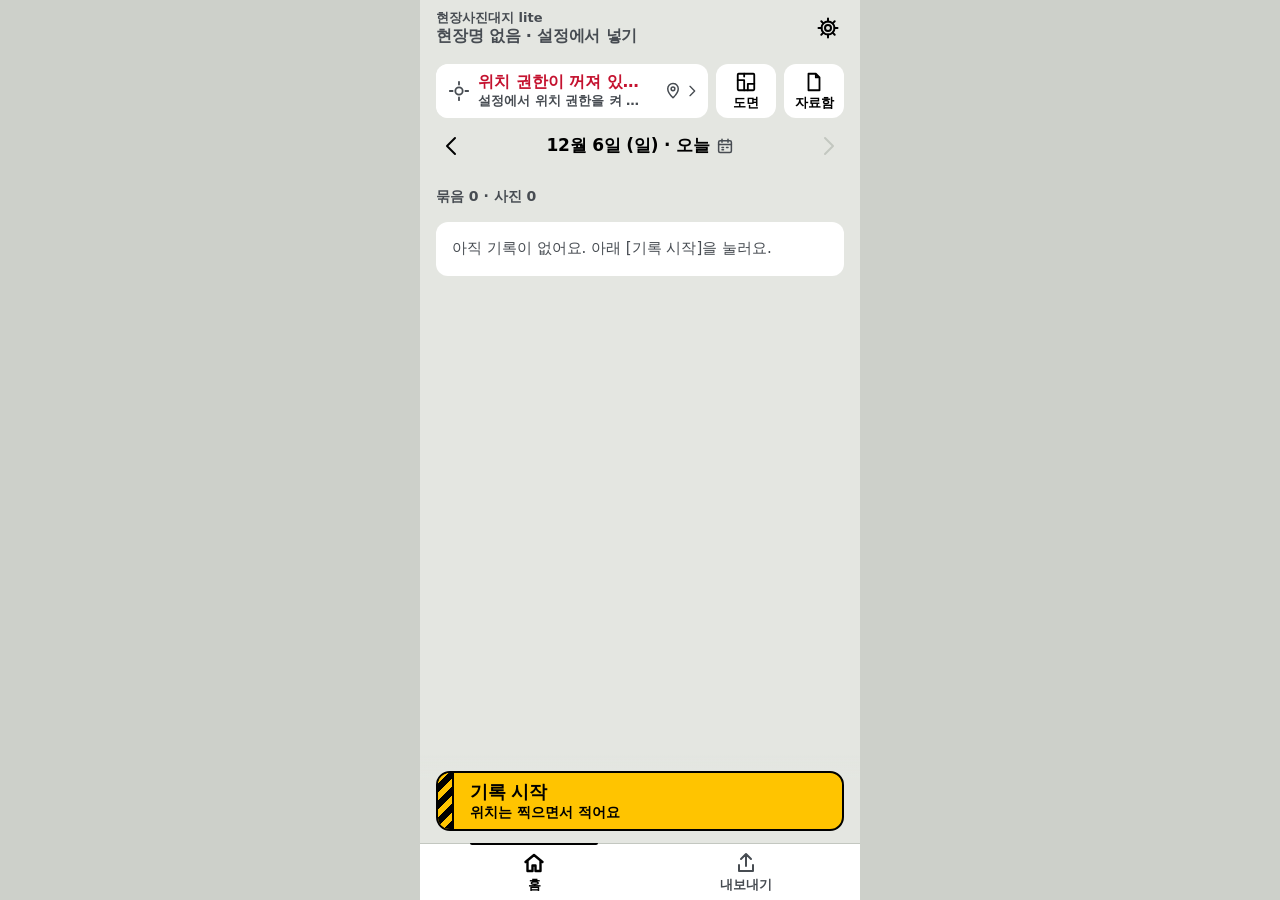
==== commit 44bcae19: "배포 0.1.6 — 같은 창 카메라↔도면 단추, 도면 DWG 올리기 고침 (0.1.5 폴더·하단 탭·워터마크 일시 포함) Co-Authored-By: Claude Opus 5.5 " ====
--- a/index.html
+++ b/index.html
@@ -28,7 +28,11 @@
 <link rel="stylesheet" href="css/livemap.css">
 <link rel="stylesheet" href="css/map.css">
 <link rel="stylesheet" href="css/drawings.css">
+<link rel="stylesheet" href="css/folders.css">
 <link rel="stylesheet" href="css/sharedstage.css">
+<link rel="stylesheet" href="css/tabbar.css">
+<link rel="stylesheet" href="css/daypager.css">
+<link rel="stylesheet" href="css/exporthub.css">
 <!-- preload:start -->
 <link rel="modulepreload" href="./js/config.js">
 <link rel="modulepreload" href="./js/core/backup.js">
@@ -38,6 +42,7 @@
 <link rel="modulepreload" href="./js/core/ledger.js">
 <link rel="modulepreload" href="./js/core/locmap.js">
 <link rel="modulepreload" href="./js/core/model.js">
+<link rel="modulepreload" href="./js/core/order.js">
 <link rel="modulepreload" href="./js/core/recover.js">
 <link rel="modulepreload" href="./js/core/tilemath.js">
 <link rel="modulepreload" href="./js/core/watermark.js">
@@ -65,6 +70,7 @@
 <link rel="modulepreload" href="./js/services/exporter.js">
 <link rel="modulepreload" href="./js/services/gps.js">
 <link rel="modulepreload" href="./js/services/heading.js">
+<link rel="modulepreload" href="./js/services/sendflow.js">
 <link rel="modulepreload" href="./js/services/share.js">
 <link rel="modulepreload" href="./js/services/vworld.js">
 <link rel="modulepreload" href="./js/ui/app.js">
@@ -78,12 +84,14 @@
 <link rel="modulepreload" href="./js/ui/screens/drawings.js">
 <link rel="modulepreload" href="./js/ui/screens/drawview.js">
 <link rel="modulepreload" href="./js/ui/screens/export.js">
+<link rel="modulepreload" href="./js/ui/screens/exporthub.js">
 <link rel="modulepreload" href="./js/ui/screens/home.js">
 <link rel="modulepreload" href="./js/ui/screens/map.js">
 <link rel="modulepreload" href="./js/ui/screens/record.js">
 <link rel="modulepreload" href="./js/ui/screens/settings.js">
 <link rel="modulepreload" href="./js/ui/screens/viewer.js">
 <link rel="modulepreload" href="./js/ui/widgets/camdoor.js">
+<link rel="modulepreload" href="./js/ui/widgets/daypager.js">
 <link rel="modulepreload" href="./js/ui/widgets/docframe.js">
 <link rel="modulepreload" href="./js/ui/widgets/docpicker.js">
 <link rel="modulepreload" href="./js/ui/widgets/drawingview.js">
@@ -93,8 +101,10 @@
 <link rel="modulepreload" href="./js/ui/widgets/livemap.js">
 <link rel="modulepreload" href="./js/ui/widgets/pinmap.js">
 <link rel="modulepreload" href="./js/ui/widgets/recordrow.js">
+<link rel="modulepreload" href="./js/ui/widgets/reorder.js">
 <link rel="modulepreload" href="./js/ui/widgets/sharedstage.js">
 <link rel="modulepreload" href="./js/ui/widgets/sharefollow.js">
+<link rel="modulepreload" href="./js/ui/widgets/tabbar.js">
 <link rel="modulepreload" href="./js/ui/widgets/thumb.js">
 <!-- preload:end -->
 </head>
@@ -109,6 +119,7 @@
   <symbol id="i-clock" viewBox="0 0 24 24"><circle cx="12" cy="12" r="9"/><path d="M12 7v5l3 2"/></symbol><symbol id="i-cal" viewBox="0 0 24 24"><rect x="3.5" y="5" width="17" height="15.5" rx="2"/><path d="M3.5 10h17M8 3v4M16 3v4M8 14h2M14 14h2M8 17h2"/></symbol>
   <symbol id="i-search" viewBox="0 0 24 24"><circle cx="11" cy="11" r="7"/><path d="M16.5 16.5L21 21"/></symbol>
   <symbol id="i-share" viewBox="0 0 24 24"><path d="M12 3v12M7 8l5-5 5 5M5 14v6h14v-6"/></symbol>
+  <symbol id="i-home" viewBox="0 0 24 24"><path d="M3.5 11 12 4l8.5 7M5.5 9.5V20h5v-5.5h3V20h5V9.5"/></symbol>
   <symbol id="i-download" viewBox="0 0 24 24"><path d="M12 4v11M7 10l5 5 5-5M5 20h14"/></symbol>
   <symbol id="i-doc" viewBox="0 0 24 24"><path d="M6 3h8l4 4v14H6zM14 3v4h4"/></symbol>
   <symbol id="i-check" viewBox="0 0 24 24"><path d="M5 12l5 5 9-10"/></symbol>
@@ -128,7 +139,7 @@
   <symbol id="i-folder" viewBox="0 0 24 24"><path d="M3 6h6l2 2h10v11H3z"/></symbol>
   <symbol id="i-pin" viewBox="0 0 24 24"><path d="M9 4h6l-1 6 3 3H7l3-3zM12 13v7"/></symbol>
   <symbol id="i-plan" viewBox="0 0 24 24"><rect x="3" y="3" width="18" height="18" rx="1"/><path d="M3 12h9v9M12 3v9"/></symbol>
-  <symbol id="i-more" viewBox="0 0 24 24"><circle cx="12" cy="5" r="1.6" class="f"/><circle cx="12" cy="12" r="1.6" class="f"/><circle cx="12" cy="19" r="1.6" class="f"/></symbol>
+  <symbol id="i-more" viewBox="0 0 24 24"><path d="M12 5h.01M12 12h.01M12 19h.01"/></symbol>
   <symbol id="i-swap" viewBox="0 0 24 24"><path d="M7 4L3 8l4 4M3 8h14M17 12l4 4-4 4M21 16H7"/></symbol>
   <symbol id="i-upload" viewBox="0 0 24 24"><path d="M12 16V4M7 9l5-5 5 5M5 20h14"/></symbol>
   <symbol id="i-drawing" viewBox="0 0 24 24"><rect x="3" y="3" width="18" height="18" rx="1"/><path d="M3 10h7v11M10 3v3M14 14h7M14 14v7"/></symbol>
--- a/css/home.css
+++ b/css/home.css
@@ -9,7 +9,7 @@
 .home-backup[hidden]{display:none}
 .home-backup-mark{display:grid;place-items:center;width:22px;height:22px;border-radius:50%;background:var(--ink);color:var(--hivis);font-size:14px;font-weight:900;flex:none}
 .home-backup-t{flex:1;min-width:0}
-.home-backup .ic,.home-day>.ic{color:var(--ink2);width:20px;height:20px}
+.home-backup .ic{color:var(--ink2);width:20px;height:20px}
 
 /* 위치 카드 — 누르면 실시간 위치 지도. 끝의 「지도 >」가 누를 수 있다는 단서 */
 .home-gps{display:flex;align-items:center;background:var(--paper);border-radius:var(--r,12px);overflow:hidden;cursor:pointer}
@@ -19,36 +19,40 @@
 .home-gps-map[hidden]{display:none}
 .home-gps:active{background:#F1F2EF}
 
-/* [도면]·[자료함] 타일 둘(나란히, 엄지로 누르기 쉬운 높이) */
-.home-tiles{display:grid;grid-template-columns:1fr 1fr;gap:8px;margin-top:8px}
-.home-tile{display:flex;align-items:center;gap:10px;min-width:0;min-height:64px;padding:8px 10px 8px 12px;border:0;background:var(--paper);border-radius:var(--r,12px);text-align:left;color:var(--ink)}
-.home-tile:active{background:#F1F2EF}
-.home-tile-ic{display:grid;place-items:center;flex:none;width:40px;height:40px;border-radius:10px;background:var(--concrete)}
-.home-tile-t{flex:1;min-width:0;display:flex;flex-direction:column;line-height:1.3}
-.home-tile-t b{font-size:16px;font-weight:800}
-.home-tile-t small{font-size:13px;font-weight:600;color:var(--ink2);overflow:hidden;text-overflow:ellipsis;display:-webkit-box;-webkit-line-clamp:2;-webkit-box-orient:vertical;overflow-wrap:anywhere}
-/* 지금 서 있는 도면이 있으면 아이콘 칸만 옅은 노랑(글자 「지금 여기」가 같이 알린다 — 노란 주 행동은 [기록 시작] 하나) */
-.home-tile.here .home-tile-ic{background:var(--hivis-tint)}
-.home-tile.here small{color:var(--ink)}
+/* 위치 카드 + [도면]·[자료함] 한 줄(v0.1.5 검토 — 위쪽 고정을 줄여 날짜 페이지가 묶음을 더 보이게) */
+.home-quick{display:flex;align-items:stretch;gap:8px}
+.home-quick > .home-gps{flex:1 1 auto;min-width:0}
+.home-quick .home-gps-map > span{display:none}            /* 좁은 줄 — 「지도」 글은 빼고 아이콘·> 만(aria-label 이 알린다) */
+.home-qbtn{flex:none;display:flex;flex-direction:column;align-items:center;justify-content:center;gap:2px;width:60px;min-height:48px;padding:4px 0;border:0;
+  background:var(--paper);border-radius:var(--r,12px);color:var(--ink);font-size:13px;font-weight:800;line-height:1.2;position:relative}
+.home-qbtn:active{background:#F1F2EF}
+.home-qbtn-t{white-space:nowrap}
+/* 지금 서 있는 도면이 있으면 [도면] 아이콘 둘레만 옅은 노랑(글자는 아래 「지금 여기」 줄이 알린다 — 노란 주 행동은 [기록 시작] 하나) */
+.home-qbtn.here{box-shadow:inset 0 0 0 2px var(--hivis-tint)}
+.home-here{display:flex;align-items:center;gap:6px;width:100%;min-height:44px;margin-top:8px;padding:0 12px;border:0;border-radius:var(--r,12px);
+  background:var(--hivis-tint);color:var(--ink);font-size:14px;font-weight:700;text-align:left}
+.home-here[hidden]{display:none}
+.home-here-t{flex:1;min-width:0;white-space:nowrap;overflow:hidden;text-overflow:ellipsis}
+.home-here-go{flex:none;text-decoration:underline;text-underline-offset:3px}
+.home-near{margin-top:8px}
+.home-near[hidden]{display:none}
 
-.home-sec{display:flex;align-items:center;gap:8px;margin:24px 0 8px;min-height:32px}
-.home-sec-t{flex:1;min-width:0;font-size:15px;font-weight:800;color:var(--ink2)}
 .home-sec-link{min-height:44px;padding:0 4px;margin:-6px -4px;border:0;background:none;font-size:14px;font-weight:700;color:var(--ink);text-decoration:underline;text-underline-offset:3px;flex:none}
-
-.home-list[hidden],.home-days[hidden],.home-empty[hidden],.home-more[hidden]{display:none}
+.home-list[hidden],.home-empty[hidden]{display:none}
 .home-empty{font-size:15px;color:var(--ink2);padding:16px;background:var(--paper);border-radius:12px;margin:0}
 
-
-.home-day{display:flex;align-items:center;gap:12px;width:100%;min-height:64px;padding:8px 8px 8px 16px;border:0;border-top:1px solid var(--soft);background:none;text-align:left;color:var(--ink)}
-.home-day:first-child{border-top:0}
-.home-day-t{display:flex;flex-direction:column;flex:none;min-width:96px;line-height:1.3}
-.home-day-t b{font-size:16px;font-weight:800;font-variant-numeric:tabular-nums}
-.home-day-t small{font-size:13px;color:var(--ink2);white-space:nowrap}
-.home-day-th{flex:1;min-width:0;display:flex;gap:4px;justify-content:flex-end;overflow:hidden}
-.home-day-th .thumb-box{flex:none;border-radius:4px}
-.home-day-th img{width:52px;height:39px;border-radius:4px;flex:none}
-@media (max-width:370px){.home-day-th .thumb-box:nth-child(4){display:none}}
-.home-more{margin-top:4px}
+/* v0.1.5 날짜 넘기기(daypager) — 화면은 움직이지 않고 날짜 페이지가 스스로 세로 스크롤. 위쪽(바·위치·타일)은 고정 */
+.home-paged{overflow:hidden}
+.home-paged .home-quick{margin-top:0}
+.home-paged .dpg-head{margin-top:4px}
+.home-page{padding-top:4px}
+.home-page-head{display:flex;align-items:center;gap:8px;min-height:44px;margin:0 0 4px}
+.home-page-sum{flex:1;min-width:0;font-size:14px;font-weight:700;color:var(--ink2)}
+.home-page-xp[hidden]{display:none}
+.home-page-add{margin-top:12px}
+.home-page-loc{margin:16px 0 0}
+/* 좁은 화면(높이 700 이하): 위치 카드 보조 줄(정확도)을 숨겨 한 줄 높이로 */
+@media (max-height:700px){.home-quick .gps-sub{display:none}.home-quick .gpsline{min-height:44px;padding-top:4px;padding-bottom:4px}}
 
 /* 숨은 날짜 입력(홈·날짜 화면 공용) */
 .f-date-input{position:absolute;width:1px;height:1px;opacity:0;pointer-events:none;border:0;padding:0}
--- a/css/capture.css
+++ b/css/capture.css
@@ -155,6 +155,16 @@
   background:var(--hivis,#FFC400);color:#000;font-size:16px;font-weight:800;white-space:nowrap;overflow:hidden;text-overflow:ellipsis;touch-action:manipulation}
 .cap-place-ok:active{filter:brightness(.92)}
 .cap[data-placing="1"] .cap-next{background:#fff;border-color:#fff}
+/* 같은 창(설정 captureStage 'shared' — v0.1.6 기본, widgets/sharedstage.js): 셔터 위 줄 오른쪽(엄지)에 바꾸기 단추 [카메라 | 도면] —
+   띄운 것이 있을 때만, 도면·카메라 두 상태에서 같은 자리(사용자 「같은 창에서 바꾸는 단추」). visibility 로만(레이아웃 0). 뷰파인더 위에 두면 워터마크 띠를 가렸다.
+   위치 찍는 중엔 그 자리가 노랑 [여기에 찍기]. 「사진 n장」은 단추 폭만큼 양쪽을 비운 가운데(360 폭에서 겹치지 않게, 처리 중 글은 둘째 줄로) */
+.cap[data-stage][data-shown] .cap-countrow{min-height:48px;margin-bottom:8px}
+.cap-countrow > .ss-toggle{position:absolute;right:0;top:0;visibility:hidden}
+.cap[data-stage][data-shown] .cap-countrow > .ss-toggle{visibility:visible}
+.cap[data-stage][data-shown][data-placing="1"] .cap-countrow > .ss-toggle{visibility:hidden}
+.cap[data-stage][data-shown]:not([data-placing="1"]) .cap-countrow{padding:0 122px}
+.cap[data-stage][data-shown] .cap-count-t{display:flex;flex-wrap:wrap;justify-content:center;column-gap:4px;line-height:18px;text-align:center}
+.cap[data-stage][data-shown] .cap-pending{margin-left:0}
 .cap-ctrl{display:grid;grid-template-columns:1fr auto 1fr;align-items:center;gap:12px}
 .cap-gallery{justify-self:start;display:flex;flex-direction:column;align-items:center;justify-content:center;gap:2px;min-width:56px;min-height:56px;
   padding:4px 8px;border-radius:10px;font-size:13px;font-weight:700;color:#fff}
--- a/css/settings.css
+++ b/css/settings.css
@@ -11,7 +11,7 @@
 .st-sec-title + .st-cap{margin-top:0}
 .st-sub{font-size:14px;line-height:1.4;color:var(--ink2);overflow-wrap:anywhere}
 .st-hint{margin:4px 0 0;font-size:14px;line-height:1.4;color:var(--ink2)}
-.st-hint[hidden],.st-result[hidden],.st-progress[hidden],.st-card[hidden],.st-inline[hidden],.st-seg[hidden]{display:none}
+.st-hint[hidden],.st-result[hidden],.st-progress[hidden],.st-card[hidden],.st-inline[hidden],.st-seg[hidden],.st-list[hidden]{display:none}
 
 /* 입력칸 */
 .st-field{display:flex;flex-direction:column;gap:4px}
@@ -30,6 +30,7 @@
 .st-seg-btn{display:flex;flex-direction:column;align-items:center;justify-content:center;gap:0;min-height:44px;padding:4px 6px;border:2px solid transparent;border-radius:8px;background:none;font-size:15px;font-weight:700;color:var(--ink2);text-align:center;line-height:1.25}
 .st-seg-btn[aria-pressed="true"]{border-color:var(--ink);background:var(--paper);color:var(--ink)}
 .st-seg-btn[aria-pressed="true"] .st-seg-label::before{content:"✓ ";font-weight:900}
+.st-seg-btn:disabled{opacity:.5}
 .st-seg-sub{font-size:13px;font-weight:600;color:var(--ink2)}
 .st-sub-block{display:flex;flex-direction:column}
 .st-sub-block .st-cap{margin-top:8px}
--- a/css/docs.css
+++ b/css/docs.css
@@ -33,6 +33,8 @@
 .dx-dist{font-size:14px;font-weight:800;color:var(--ink);font-variant-numeric:tabular-nums}
 
 .dx-chips{margin-top:12px}
+.dx-folders{margin-top:12px}                 /* 폴더 줄(widgets/folderbar.js folderRows — 모양은 folders.css) */
+.dx-page > .fb-bar{margin-top:-8px}          /* 바로 아래 빵 부스러기는 바에 붙여 */
 .dx-chips[hidden]{display:none}
 .dx-chips .chip{min-height:44px;padding:0 14px;font-size:15px}
 
--- a/css/docpicker.css
+++ b/css/docpicker.css
@@ -50,6 +50,12 @@
 .dp-cur .ic{stroke-width:3}
 .dp-none{padding:24px 8px;text-align:center;font-size:15px;color:var(--ink2);line-height:1.5}
 
+/* 폴더(widgets/folderbar.js — 모양은 folders.css). 시트 안에서는 줄 상자 배경을 시트와 같게, 빵 부스러기는 목록 맨 위에 붙여 */
+.dp-folders{margin-top:4px}
+.dp-folders .fb-bar{position:sticky;top:0;z-index:1;margin:0 -16px;background:var(--paper);border-bottom:1px solid #E6E8E4}
+.dp-folders .fb-rows{margin:0;border-radius:0}
+.dp-folders .fb-open{padding-left:4px}
+
 /* 비었을 때 */
 .dp-empty{display:grid;justify-items:center;gap:8px;padding:32px 8px 16px;text-align:center}
 .dp-bigico{width:56px;height:56px}
--- a/css/drawings.css
+++ b/css/drawings.css
@@ -140,3 +140,15 @@
 .geo-here{min-height:56px}
 
 @media (prefers-reduced-motion:reduce){ .dwv-guide .dwv-arrow,.geo-avg::after{transition:none} }
+/* v0.1.5 도면 보기 [이 도면으로 찍기] — 도면 위 오른쪽 아래(엄지 자리), 보조 버튼(흰 바탕·1px 연한 선). 노랑은 [핀 찍기] 하나 */
+.dwv-cam{position:absolute;right:12px;bottom:12px;z-index:3;display:flex;align-items:center;gap:6px;min-height:48px;padding:0 14px 0 12px;
+  border:1px solid var(--soft);border-radius:24px;background:var(--paper);color:var(--ink);font-size:15px;font-weight:800;box-shadow:0 2px 8px rgba(0,0,0,.16)}
+.dwv-cam:active{background:#F1F2EF}
+.dwv-cam[hidden]{display:none}
+/* [모두 미리 변환] 진행 — 화면 안 한 줄(토스트로 다른 화면을 덮지 않게). 막대는 transform 만 */
+.dw-pre{display:flex;align-items:center;gap:12px;min-height:44px;margin:0 0 8px;padding:0 12px;border-radius:var(--r);background:var(--paper);font-size:14px;font-weight:700;color:var(--ink)}
+.dw-pre[hidden],.dw-sec[hidden]{display:none}
+.dw-pre-bar{flex:1;min-width:0;height:6px;border-radius:3px;background:var(--soft);overflow:hidden}
+.dw-pre-fill{display:block;height:100%;background:var(--ink);transform-origin:0 50%;transform:scaleX(0);transition:transform .18s}
+@media (prefers-reduced-motion:reduce){.dw-pre-fill{transition:none}}
+.dw-pre-t{flex:none}
--- a/css/folders.css
+++ b/css/folders.css
@@ -0,0 +1,89 @@
+/* 폴더(widgets/folderbar.js) — 자료함·도면보관함 공통. 토큰·.primary·.secondary·.textbtn·.icbtn·.sheet 는 app.css.
+   크기 표(CLAUDE.md): 빵 부스러기 칸 44px · 폴더 줄 56px(글 16/14) · 아이콘 버튼 48px · 선택 막대 버튼 52px.
+   검정 2px 는 고른 것(체크 동그라미)과 주 버튼에만. 고른 것은 체크 + aria-pressed(색만으로 나타내지 않는다). 움직임 없음(바로 바뀌게). */
+
+/* ---------- 빵 부스러기 ---------- */
+.fb-bar{display:flex;align-items:center;min-height:44px;margin:-4px -16px 4px;padding:0 8px;overflow-x:auto;overscroll-behavior-x:contain;
+  scrollbar-width:none;white-space:nowrap;-webkit-user-select:none;user-select:none}
+.fb-bar::-webkit-scrollbar{display:none}
+.fb-crumb{flex:none;display:inline-flex;align-items:center;min-height:44px;max-width:min(44vw,180px);padding:0 8px;border-radius:8px;
+  font-size:15px;font-weight:700;color:var(--ink2)}
+.fb-crumb > span{min-width:0;overflow:hidden;text-overflow:ellipsis;white-space:nowrap}
+button.fb-crumb{text-decoration:underline;text-decoration-color:var(--soft);text-underline-offset:4px}
+button.fb-crumb:active{background:rgba(0,0,0,.08)}
+.fb-crumb.cur{color:var(--ink);font-weight:800;max-width:min(56vw,240px)}
+.fb-dots{min-width:44px;justify-content:center;text-decoration:none}
+.fb-sep{flex:none;display:grid;place-items:center;width:12px;color:var(--ink2)}
+
+/* ---------- 폴더 줄 ---------- */
+.fb-rows{background:var(--paper);border-radius:var(--r);overflow:hidden;margin-bottom:8px}
+.fb-row{display:flex;align-items:center;border-top:1px solid var(--soft)}
+.fb-rows > .fb-row:first-child{border-top:0}
+.fb-open{flex:1;min-width:0;display:flex;align-items:center;gap:12px;min-height:56px;padding:8px 4px 8px 16px;text-align:left;color:var(--ink);
+  -webkit-touch-callout:none}
+.fb-open:active{background:#F1F2EF}
+.fb-ico{width:40px;height:40px;flex:none;display:grid;place-items:center;border-radius:10px;background:var(--concrete);color:var(--ink)}
+.fb-ico .ic{fill:#fff}
+.fb-main{flex:1;min-width:0;display:flex;flex-direction:column;gap:2px}
+.fb-name{font-size:16px;font-weight:800;line-height:1.3;white-space:nowrap;overflow:hidden;text-overflow:ellipsis}
+.fb-sub{display:flex;align-items:center;gap:6px;min-width:0;font-size:14px;line-height:1.3;color:var(--ink2);white-space:nowrap;overflow:hidden;text-overflow:ellipsis}
+.fb-menu{color:var(--ink2);margin-right:4px}
+
+/* 찾기 결과 줄의 폴더 경로(whereTag) — 작게, 넘치면 말줄임 */
+.fb-where{display:inline-flex;align-items:center;gap:3px;min-width:0;max-width:100%;font-size:13px;font-weight:700;color:var(--ink2)}
+.fb-where > span{min-width:0;overflow:hidden;text-overflow:ellipsis;white-space:nowrap}
+
+/* ---------- 여러 개 선택 ---------- */
+/* 화면이 bind 한 칸 앞에 끼우는 체크 동그라미 — 선택 모드에서만 보인다 */
+.fb-check{display:none;width:28px;height:28px;flex:none;place-items:center;border-radius:50%;border:2px solid var(--line);background:var(--paper);color:#fff}
+.fb-check .ic{visibility:hidden;stroke-width:3}
+.fb-picking{-webkit-touch-callout:none;-webkit-user-select:none;user-select:none}
+.fb-picking > .fb-check{display:grid}
+.fb-picked > .fb-check{background:#000;border-color:#000}
+.fb-picked > .fb-check .ic{visibility:visible}
+.fb-picked,.dx-row:has(> .fb-picked),.dw-row:has(> .fb-picked){background:#F1F2EF}
+/* 선택 모드에서는 줄 끝 메뉴(⋮)를 숨긴다 — 탭이 고르기로만 가게(자료함 .dx-menu · 도면보관함 .dw-menu) */
+.fb-picking ~ .dx-menu,.fb-picking ~ .dw-menu,.fb-picking ~ .fb-menu{visibility:hidden}
+
+/* 아래 고정 막대(엄지 영역). 화면 맨 끝에 붙인다 — .dock 처럼 sticky */
+.fb-selbar{position:sticky;bottom:0;z-index:6;margin:auto -16px 0;padding:4px 16px calc(12px + var(--safe-b));display:grid;gap:4px;
+  background:var(--paper);border-top:1px solid var(--soft);box-shadow:0 -6px 18px rgba(0,0,0,.08)}
+.fb-selhead{display:flex;align-items:center;gap:4px;min-height:44px}
+.fb-selcount{flex:1;min-width:0;font-size:17px;font-weight:800}
+.fb-selhead .textbtn{text-decoration:none;color:var(--ink);font-weight:800}
+.fb-selbtns{display:flex;gap:8px}
+.fb-selbtns > .secondary{flex:0 0 34%;min-height:52px}
+.fb-selbtns > .primary{flex:1 1 auto;min-height:52px;font-size:16px}
+.fb-selbar[data-busy] .fb-selbtns > *{opacity:.5;pointer-events:none}
+
+/* ---------- 폴더 고르기 시트 ---------- */
+/* 높이 고정(폴더를 오가도 시트가 출렁이지 않게), 목록만 스크롤 */
+.sheet.fb-sheet{height:min(75dvh,calc(100% - 16px));max-height:none;padding-bottom:calc(12px + var(--safe-b))}
+.fb-pbody{flex:1 1 auto;min-height:0;display:flex;flex-direction:column;gap:4px}
+.fb-phead{flex:none;display:flex;align-items:center;gap:4px;margin-top:-4px}
+.fb-ptitle{flex:1;min-width:0;white-space:nowrap;overflow:hidden;text-overflow:ellipsis}
+.fb-px{width:44px;height:44px;margin-right:-8px;color:var(--ink2)}
+.fb-pbar{flex:none;margin:0 -16px;padding:0 8px;border-bottom:1px solid #E6E8E4}
+.fb-plist{flex:1 1 auto;min-height:0;overflow-y:auto;overscroll-behavior:contain;-webkit-overflow-scrolling:touch;margin:0 -16px;padding:0 16px;contain:content}
+.fb-prow{display:flex;align-items:center;gap:12px;width:100%;min-height:56px;padding:8px 0 8px 4px;border-top:1px solid #E6E8E4;text-align:left;color:var(--ink)}
+.fb-plist > .fb-prow:first-child{border-top:0}
+.fb-prow:active{background:#F1F2EF}
+.fb-prow .chev{flex:none;color:var(--ink2)}
+.fb-here{flex:none;display:inline-flex;align-items:center;height:22px;padding:0 7px;border-radius:5px;background:var(--ink);color:#fff;font-size:13px;font-weight:800}
+.fb-pnone{flex:1 1 auto;padding:24px 8px;text-align:center;font-size:15px;color:var(--ink2)}
+.fb-newrow{flex:none;display:flex;gap:8px;padding:4px 0}
+.fb-newrow .sheet-field{flex:1;min-width:0}
+.fb-newrow .fb-newok{flex:none;width:auto;min-width:88px}
+.fb-pacts{flex:none;display:flex;gap:8px;padding-top:8px;border-top:1px solid #E6E8E4}
+.fb-pacts > .secondary{flex:0 0 38%}
+.fb-pacts > .primary{flex:1 1 auto}
+.fb-pacts > .primary:disabled{background:var(--paper);border:1px solid var(--line);color:var(--ink2);opacity:1;font-size:16px}
+
+/* ---------- 새 폴더 줄·고르기 안내(v0.1.5 검토 — 폴더 기능이 ⋮ 안에만 있어 못 찾았다) ---------- */
+.fb-new{display:flex;align-items:center;gap:8px;width:100%;min-height:48px;margin:0 0 8px;padding:0 16px;border:1px solid var(--soft);border-radius:var(--r);
+  background:transparent;font-size:15px;font-weight:700;color:var(--ink);text-align:left}
+.fb-new:active{background:#F1F2EF}
+.fb-new .ic{color:var(--ink2)}
+.fb-new[hidden],.fb-hint[hidden]{display:none}
+.fb-hint{margin:0 0 8px;padding:0 4px;font-size:14px;color:var(--ink2)}
+.fb-menu .ic{width:24px;height:24px}
--- a/css/sharedstage.css
+++ b/css/sharedstage.css
@@ -1,8 +1,10 @@
-/* 같은 자리(widgets/sharedstage.js) — 도면 층(아래, 늘 살아 있음) + 카메라 층(위, video + 카메라 문). 상태는 data-mode(drawing|opening|camera|closing).
+/* 같은 창(widgets/sharedstage.js) — 도면 층(아래, 늘 살아 있음) + 카메라 층(위, video + 카메라 문). 상태는 data-mode(drawing|opening|camera|closing).
    움직임은 opacity·transform(+visibility)만 — 레이아웃 없음. 떠오르기 120ms, 닫기: 문 200ms + 120ms 부터 층 흐려지기 140ms(합 260ms).
-   크기 기준(CLAUDE.md): [도면] 칩 44px(아이콘+글자 15px), 셔터 자리 [카메라] 72px(셔터와 같은 자리·크기), 자동 돌아가기 막대 3px. */
+   따뜻한 카메라 열기: 문 상태는 곧바로 open, 문짝은 --ss-warm-hold 뒤에 200ms(층이 거의 떠오른 뒤 — 열리는 움직임이 보이게).
+   띄운 것이 없으면 data-empty — 카메라 층(닫힌 문 + [카메라 열기])이 늘 보인다(v0.1.6 검토).
+   크기 기준(CLAUDE.md): 바꾸기 단추 칸 56×48(아이콘+글자 13px), 셔터 자리 [카메라] 72px(셔터와 같은 자리·크기), 자동 돌아가기 막대 3px. */
 .sstage{
-  --ss-in:120ms; --ss-out:140ms; --ss-out-delay:120ms;
+  --ss-in:120ms; --ss-out:140ms; --ss-out-delay:120ms; --ss-warm-hold:70ms;
   position:absolute;inset:0;overflow:hidden;background:#1A1C1B;
   contain:layout paint style;isolation:isolate;
 }
@@ -34,25 +36,39 @@
   transition:opacity var(--ss-out) ease-in var(--ss-out-delay),visibility 0s calc(var(--ss-out) + var(--ss-out-delay))}
 /* 카메라 문·비율·플래시 버튼처럼 pointer-events 를 스스로 정한 자식도 손을 놓게(부모 값을 덮어써 도면 위에서 탭을 가로채지 않게).
    visibility 는 건드리지 않는다 — 카메라 문이 닫힌 채(visible) 기다려야 따뜻한 카메라에서도 문 열리는 움직임이 보인다(층은 opacity 0 이라 안 보임) */
-.sstage[data-mode="drawing"] .ss-cam *,
-.sstage[data-mode="closing"] .ss-cam *{pointer-events:none !important}
+.sstage:not([data-empty])[data-mode="drawing"] .ss-cam *,
+.sstage:not([data-empty])[data-mode="closing"] .ss-cam *{pointer-events:none !important}
+/* 띄운 것이 없을 때(data-empty — 촬영 화면, v0.1.6 검토): 카메라 층(닫힌 문 + 가운데 [카메라 열기])이 늘 보인다 — 작은 창·v0.1.4 와 같은 첫 화면.
+   도면은 선택이라 사진만 찍는 사람에게 도면 고르기를 먼저 내밀지 않는다(도면은 위 줄 [도면]) */
+.sstage[data-empty] .ss-cam{opacity:1;visibility:visible;pointer-events:auto;transition:opacity var(--ss-in) ease-out,visibility 0s 0s}
 /* 카메라가 보이는 동안 도면은 손을 받지 않는다(확대·이동 상태는 그대로 — DOM 도 그대로) */
 .sstage[data-mode="opening"] .ss-draw,
 .sstage[data-mode="camera"] .ss-draw{pointer-events:none}
 
-/* [도면] 칩 — 카메라 층 아래 가운데(비율·플래시 버튼이 도는 네 모서리와 겹치지 않게). 문이 열린 뒤에만 */
-.ss-drawbtn{
-  position:absolute;left:50%;bottom:10px;z-index:7;
-  display:inline-flex;align-items:center;gap:6px;min-height:44px;padding:0 14px 0 12px;border-radius:22px;
-  background:rgba(0,0,0,.62);color:#fff;border:1px solid rgba(255,255,255,.28);font-size:15px;font-weight:800;line-height:1;
-  transform:translateX(-50%) scale(1);opacity:0;visibility:hidden;touch-action:manipulation;
-  transition:opacity .15s ease-out,visibility 0s .15s;
-}
-.sstage[data-mode="camera"][data-door="open"] .ss-drawbtn{opacity:1;visibility:visible;transition:opacity .15s ease-out .1s,visibility 0s}
-.ss-drawbtn:active{transform:translateX(-50%) scale(.96)}
-.ss-drawbtn .ic{flex:none}
-/* 문 가운데 [카메라 열기]는 쓰지 않는다 — 셔터 자리 [카메라]가 같은 일을 한다(닫히는 중에 다시 떠올라 헷갈리지 않게). 실패 때 [다시 열기]는 그대로 */
-.sstage .camdoor .cd-open{display:none}
+/* 따뜻한 카메라를 닫힌 문에서 열 때(data-door-in="warm") — 문 상태는 곧바로 open 이라 셔터는 바로 찍히고, 문짝만 층이 떠오른 뒤 열린다.
+   예전엔 층이 떠오르는 120ms 동안 문짝이 이미 거의 다 열려 「곧바로 활짝」으로만 보였다(v0.1.6). 닫히는 중에 되돌리면 지금 자리에서 바로(속성 없음) */
+.sstage[data-door-in="warm"] .camdoor[data-state="open"] .cd-leaf{transition-delay:var(--ss-warm-hold)}
+.sstage[data-door-in="warm"] .camdoor[data-state="open"]{transition-delay:calc(var(--cd-open) + var(--ss-warm-hold))}
+/* 문 가운데 [카메라 열기]는 띄운 것이 있을 땐 쓰지 않는다 — 셔터 자리 [카메라]·바꾸기 단추가 같은 일을 한다(닫히는 중에 다시 떠올라 헷갈리지 않게).
+   띄운 것이 없으면(data-empty) 보인다. 실패 때 [다시 열기]는 그대로 */
+.sstage:not([data-empty]) .camdoor .cd-open{display:none}
+
+/* 바꾸기 단추 [카메라 | 도면] — 두 상태에서 같은 자리(촬영 화면: 셔터 위 줄 오른쪽, capture.css 가 자리를 잡는다).
+   고른 칸(지금 보이는 쪽) = 흰 바탕·검정 글자·굵게 + 아이콘 자리에 ✓(색만으로 알리지 않음 — 설정 분할 선택의 ✓ 와 같은 뜻). 노랑은 쓰지 않는다.
+   바꿀 땐 칸 안의 색·visibility 만(레이아웃 0) */
+.ss-toggle{display:inline-grid;grid-template-columns:56px 56px;height:48px;border-radius:12px;box-shadow:inset 0 0 0 1px var(--dark-line,#5A5F5C);
+  background:var(--dark-2,#1E211F);overflow:hidden;-webkit-user-select:none;user-select:none}   /* 테두리는 그림자로 — 칸이 48px 를 다 쓰게 */
+.ss-tg{display:flex;flex-direction:column;align-items:center;justify-content:center;gap:3px;width:56px;height:100%;padding:0;border:0;border-radius:0;
+  background:transparent;color:var(--dark-ink2,#C9CCC8);font-size:13px;font-weight:700;line-height:1;touch-action:manipulation;-webkit-tap-highlight-color:transparent}
+.ss-tg[aria-pressed="true"]{background:#fff;color:#000;font-weight:800}
+.ss-tg[aria-pressed="false"]:active{background:#2A2D2B}
+.ss-tg-ic{display:grid;place-items:center;width:22px;height:22px}
+.ss-tg-ic > .ic{grid-area:1/1;width:22px;height:22px}
+/* 아이콘 ↔ ✓ 는 opacity 로 — visibility:visible 을 자식에 주면 단추 전체를 visibility:hidden 으로 숨겨도(위치 찍는 중) ✓ 만 남아 보였다 */
+.ss-tg-ic > .ic + .ic,
+.ss-tg[aria-pressed="true"] .ss-tg-ic > .ic:first-child{opacity:0}
+.ss-tg[aria-pressed="true"] .ss-tg-ic > .ic + .ic{opacity:1;stroke-width:3}
+.ss-tg-lab{white-space:nowrap}
 
 /* 자동 돌아가기 — 아래 가장자리 3px 막대가 줄어든다(transform 만). 재는 중일 때만 */
 .ss-bar{position:absolute;left:0;right:0;bottom:0;height:3px;z-index:8;pointer-events:none;
@@ -79,6 +95,9 @@
 .ss-slot > .ss-backbtn{visibility:hidden;pointer-events:none}
 .ss-slot[data-fail][data-mode="camera"] > .ss-backbtn{visibility:visible;pointer-events:auto}
 .ss-slot[data-fail][data-mode="camera"] > :first-child{visibility:hidden;pointer-events:none}
+/* 띄운 것이 없을 때 실패면 돌아갈 도면이 없다 — 셔터 자리는 셔터(누르면 [다시 열기]와 같은 일, 작은 창과 같게) */
+.ss-slot[data-empty][data-fail][data-mode="camera"] > .ss-backbtn{visibility:hidden;pointer-events:none}
+.ss-slot[data-empty][data-fail][data-mode="camera"] > :first-child{visibility:visible;pointer-events:auto}
 
 /* 움직임 없이 바로 */
 .sstage.ss-instant,.sstage.ss-instant *{transition:none !important}
@@ -86,5 +105,5 @@
   .sstage,.sstage *,.ss-slot,.ss-slot *{transition:none !important}
 }
 /* 시험 페이지(느린 화면 찍기) — sharedStage({ timeScale: 10 }) 와 같이 */
-.ss-slowmo{--ss-in:1200ms;--ss-out:1400ms;--ss-out-delay:1200ms}
+.ss-slowmo{--ss-in:1200ms;--ss-out:1400ms;--ss-out-delay:1200ms;--ss-warm-hold:700ms}
 .ss-slowmo .camdoor{--cd-open:2800ms;--cd-close:2000ms;--cd-half:1800ms}
--- a/css/tabbar.css
+++ b/css/tabbar.css
@@ -0,0 +1,32 @@
+/* 아래 탭 막대(widgets/tabbar.js) — #app 의 마지막 자식(#view 다음). 높이 56px + 아래 안전 영역.
+   고른 탭: 검정 글자·굵게 + 위쪽 2px 검정 막대(노랑 아님 — 노랑은 화면의 주 행동 하나). 안 고른 탭: 보조 글자색 #474C52(햇빛 가독성). */
+:root{--tabbar-h:56px}
+
+.tabbar{flex:0 0 auto;display:flex;position:relative;z-index:6;
+  padding:0 8px var(--safe-b);background:var(--paper);border-top:1px solid var(--soft);
+  -webkit-user-select:none;user-select:none}
+.tabbar[hidden]{display:none !important}
+.tabbar-btn{position:relative;flex:1 1 0;min-width:0;height:var(--tabbar-h);display:flex;flex-direction:column;align-items:center;justify-content:center;gap:2px;
+  border-radius:0;color:var(--ink2);font-size:13px;font-weight:700;line-height:1.2;text-align:center;touch-action:manipulation}
+.tabbar-btn::before{content:"";position:absolute;left:20%;right:20%;top:-1px;height:2px;border-radius:0 0 2px 2px;background:transparent}
+.tabbar-btn[aria-current="page"]{color:var(--ink);font-weight:800}
+.tabbar-btn[aria-current="page"]::before{background:var(--ink)}
+.tabbar-btn[aria-current="page"] .ic{stroke-width:2.4}
+/* 누름 표시 — 닿는 순간(.down)과 :active 둘 다 */
+.tabbar-btn.down,.tabbar-btn:active{background:rgba(0,0,0,.07)}
+.tabbar-t{max-width:100%;white-space:nowrap;overflow:hidden;text-overflow:ellipsis}
+.tabbar-ic{position:relative;display:block}
+.tabbar-badge{position:absolute;left:calc(100% - 6px);top:-4px;min-width:18px;height:18px;padding:0 5px;border-radius:9px;
+  background:var(--ink);color:#fff;font-size:12px;font-weight:800;line-height:18px;text-align:center;white-space:nowrap}
+
+/* 탭 막대가 보이는 동안: 탭 막대가 아래 안전 영역을 맡으니 화면 .dock 은 빼고, 스낵바·토스트는 탭 막대 위로 */
+html[data-tabbar="on"] .screen .dock{padding-bottom:12px}
+html[data-tabbar="on"] #snack{bottom:calc(var(--snack-lift,0px) + 16px + var(--tabbar-h) + var(--safe-b))}
+
+/* 어두운 화면(촬영 등)은 겹쳐 뜨는 화면이라 탭 막대가 숨지만, 혹시 보일 때를 위해 */
+#app.dark .tabbar{background:var(--dark-2);border-top-color:var(--dark-line)}
+#app.dark .tabbar-btn{color:var(--dark-ink2)}
+#app.dark .tabbar-btn[aria-current="page"]{color:#fff}
+#app.dark .tabbar-btn[aria-current="page"]::before{background:#fff}
+
+@media (prefers-reduced-motion:reduce){.tabbar-btn{transition:none}}
--- a/css/daypager.css
+++ b/css/daypager.css
@@ -0,0 +1,26 @@
+/* 날짜 넘기기(widgets/daypager.js) — 화면(.screen) 안에서 남은 높이를 채운다(.scroll 클래스로 flex:1).
+   화면 좌우 여백(16px) 밖까지 넓혀 화면 폭 전체가 넘기는 판. 각 페이지는 스스로 세로 스크롤(touch-action: pan-y — 가로는 넘기기). */
+.dpg{display:flex;flex-direction:column;min-height:0;margin:0 -16px;position:relative}
+.dpg-head{flex:none;display:flex;align-items:center;gap:4px;height:48px;padding:0 8px;margin-top:8px}
+.dpg-nav{width:48px;height:48px;display:grid;place-items:center;flex:none;border-radius:10px;color:var(--ink)}
+.dpg-nav:active{background:rgba(0,0,0,.08)}
+.dpg-nav:disabled{color:var(--soft);cursor:default;background:none}
+.dpg-title{flex:1;min-width:0;height:44px;display:flex;align-items:center;justify-content:center;gap:6px;border-radius:10px;
+  font-size:17px;font-weight:800;line-height:1.2;letter-spacing:-.2px;color:var(--ink);font-variant-numeric:tabular-nums}
+.dpg-title:active{background:rgba(0,0,0,.08)}
+.dpg-title-t{white-space:nowrap;overflow:hidden;text-overflow:ellipsis}
+.dpg-title .ic{color:var(--ink2);flex:none}
+/* 날짜 입력칸은 보이지 않게(머리 날짜를 누르면 showPicker) */
+.dpg-date{position:absolute;left:50%;top:8px;width:1px;height:1px;opacity:0;pointer-events:none;border:0;padding:0}
+.dpg-live{position:absolute;width:1px;height:1px;overflow:hidden;clip:rect(0 0 0 0);clip-path:inset(50%);white-space:nowrap}
+
+.dpg-vp{position:relative;flex:1 1 auto;min-height:0;overflow:hidden;touch-action:pan-y;overscroll-behavior:contain}
+.dpg-track{position:absolute;inset:0;will-change:transform;backface-visibility:hidden}
+.dpg-page{position:absolute;inset:0;overflow-x:hidden;overflow-y:auto;overscroll-behavior:contain;touch-action:pan-y;
+  padding:0 16px 16px;contain:layout paint;background:var(--concrete)}
+.dpg-page[hidden]{display:none !important}
+.dpg-page > *{touch-action:pan-y}
+.dragging .dpg-page{-webkit-user-select:none;user-select:none}
+.dpg-err{padding:24px 16px;text-align:center;color:var(--ink2);font-weight:700}
+
+@media (prefers-reduced-motion:reduce){.dpg-track{transition:none !important}}
--- a/css/exporthub.css
+++ b/css/exporthub.css
@@ -0,0 +1,93 @@
+/* 내보내기 탭 exporthub(v0.1.5) — 접두어 xh-. 크기 기준은 CLAUDE.md 사용성 표:
+   본문 16 · 보조 14 · 목록 제목 16 굵게, 칩 44, 보조 버튼 48, 하단 주 버튼 56(노랑은 [카톡으로 보내기] 하나),
+   검정 2px 는 주 버튼·선택된 칩·체크된 칸에만, 목록은 흰 바탕 + 1px 연한 선. 아래 고정 칸은 탭 막대 위(#view 밖에 탭 막대가 있으면 저절로). */
+
+.xh-scr .bar{margin-bottom:0}
+.xh-chips{margin-top:0;margin-bottom:8px}
+.xh-chip .ic{margin-left:-2px}
+.xh-scr .f-date-input{position:absolute;width:1px;height:1px;opacity:0;pointer-events:none;border:0;padding:0}   /* 숨은 날짜 칸(home.css 와 같게 — 이 파일만으로도 숨게) */
+
+/* 기간 — 시작 ~ 끝 */
+.xh-period{display:flex;align-items:center;gap:8px;margin-bottom:8px}
+.xh-date{flex:1 1 0;min-width:0;min-height:48px;padding:0 10px}
+.xh-tilde{flex:none;font-weight:800;color:var(--ink2)}
+
+/* 목록 머리: 「10/22(목) · 묶음 4 · 사진 9」 + [모두 해제] */
+.xh-sec{display:flex;align-items:center;justify-content:space-between;gap:8px;min-height:44px;margin:8px 0 4px}
+.xh-sum{min-width:0;font-size:14px;font-weight:800;color:var(--ink2);white-space:nowrap;overflow:hidden;text-overflow:ellipsis}
+.xh-over{margin:0 0 8px}
+.xh-all{flex:none;min-height:44px;padding:0 10px;margin-right:-10px;border-radius:8px;font-size:15px;font-weight:800;color:var(--ink);
+  text-decoration:underline;text-underline-offset:3px}
+.xh-all:active{background:rgba(0,0,0,.08)}
+
+/* 묶음 줄 — 줄 전체가 체크 */
+.xh-list{margin-bottom:8px}
+.xh-row{display:flex;align-items:flex-start;gap:12px;width:100%;min-height:56px;padding:12px 16px 12px 12px;border-top:1px solid var(--soft);
+  background:var(--paper);text-align:left;color:var(--ink);transition:opacity var(--dur)}
+.xh-list > :first-child{border-top:0}
+.xh-row:active{background:#F1F2EF}
+.xh-check{flex:none;display:grid;place-items:center;width:24px;height:24px;margin-top:0;border-radius:6px;border:2px solid var(--line);background:var(--paper);color:transparent}
+.xh-row[aria-checked="true"] .xh-check{background:#000;border-color:#000;color:#fff}
+.xh-row[aria-checked="true"] .xh-check .ic{stroke-width:3}
+.xh-row[aria-checked="false"] .xh-body{opacity:.55}            /* 뺀 묶음 — 체크 모양(빈 칸)으로도 알 수 있다 */
+.xh-body{flex:1;min-width:0;display:grid;gap:2px}
+.xh-head{display:flex;align-items:baseline;gap:8px}
+.xh-loc{flex:1;min-width:0;font-size:16px;font-weight:800;line-height:1.3;white-space:nowrap;overflow:hidden;text-overflow:ellipsis}
+.xh-loc.muted{color:var(--ink2);font-weight:700}
+.xh-meta{flex:none;font-size:14px;font-weight:700;color:var(--ink2);font-variant-numeric:tabular-nums}
+.xh-content{font-size:14px;color:var(--ink2);line-height:1.4;white-space:nowrap;overflow:hidden;text-overflow:ellipsis}
+.xh-thumbs{display:grid;grid-template-columns:repeat(3,64px) auto;gap:4px;margin-top:4px;align-items:center;justify-content:start}
+.xh-thumbs .thumb-box{border-radius:4px}
+.xh-th{border-radius:4px}
+.xh-more{display:grid;place-items:center;min-width:40px;height:48px;padding:0 6px;border-radius:4px;background:var(--concrete);font-size:14px;font-weight:800;color:var(--ink2)}
+.xh-dayhead{padding:8px 16px 6px;background:#F1F2EF;border-top:1px solid var(--soft);font-size:14px;font-weight:800;color:var(--ink2)}
+.xh-empty{padding:32px 16px;text-align:center;font-weight:700;color:var(--ink2)}
+
+/* 아래 고정 — 안내 · 진행 · 보조 두 개 · 주 버튼(맨 아래 = 엄지) */
+.xh-dock{gap:8px;padding-top:12px}
+.xh-subrow{gap:8px}
+.xh-subbtn{min-height:48px;padding:6px 8px;font-size:15px;gap:6px}
+.xh-subbtn .ic{color:var(--ink2)}
+.xh-send{min-height:56px;justify-content:center;gap:10px;padding:6px 16px;border-radius:14px}
+.xh-send-t{display:grid;justify-items:start;min-width:0;text-align:left}
+.xh-send-t b{font-size:18px;font-weight:900;line-height:1.2;letter-spacing:-.2px}
+.xh-send-s{max-width:100%;font-size:14px;font-weight:700;line-height:1.3;white-space:nowrap;overflow:hidden;text-overflow:ellipsis}
+
+/* 진행 — 막대 + 글 + [그만] */
+.xh-prog{display:flex;align-items:center;gap:8px;min-height:44px;padding:0 4px 0 12px;border-radius:10px;background:var(--paper);border:1px solid var(--soft)}
+.xh-prog-bar{flex:0 0 64px;height:6px;border-radius:3px;background:var(--concrete);overflow:hidden}
+.xh-prog-fill{display:block;height:100%;width:0;background:#000;transition:width var(--dur)}
+.xh-prog-t{flex:1;min-width:0;font-size:14px;font-weight:700;font-variant-numeric:tabular-nums;white-space:nowrap;overflow:hidden;text-overflow:ellipsis}
+.xh-prog-stop{flex:none;min-width:48px;min-height:44px;padding:0 12px;border-radius:8px;font-size:15px;font-weight:800;color:var(--ink)}
+.xh-prog-stop:active{background:#F1F2EF}
+
+/* 보낸 뒤 안내 */
+.xh-notice{display:flex;align-items:center;gap:8px;min-height:52px;padding:4px 0 4px 12px;border-radius:10px;background:var(--paper);border:1px solid var(--soft)}
+.xh-notice-ic{flex:none;display:grid;place-items:center;width:28px;height:28px;border-radius:50%;background:var(--pass);color:#fff}
+.xh-notice-ic .ic{stroke-width:3}
+.xh-notice.warn .xh-notice-ic{background:var(--fail)}
+.xh-notice-body{flex:1;min-width:0;display:grid}
+.xh-notice-t{font-size:15px;font-weight:800;line-height:1.3}
+.xh-notice-s{font-size:13px;font-weight:600;color:var(--ink2);line-height:1.3}
+.xh-notice-btn{flex:none;min-height:44px;padding:0 8px;border-radius:8px;font-size:14px;font-weight:800;color:var(--ink);text-decoration:underline;text-underline-offset:3px}
+.xh-notice-btn:active,.xh-notice-x:active{background:#F1F2EF}
+.xh-notice-x{flex:none;width:44px;height:44px;display:grid;place-items:center;border-radius:8px;color:var(--ink2)}
+
+/* 엑셀 결과 시트 */
+.xh-file{display:flex;align-items:center;gap:12px;padding:12px;border:1px solid var(--soft);border-radius:var(--r)}
+.xh-file .ic{color:var(--ink2)}
+.xh-file-t{flex:1;min-width:0;display:grid}
+.xh-file-t b{font-size:16px;font-weight:800;overflow-wrap:anywhere}
+.xh-file-t small{font-size:14px;color:var(--ink2)}
+.xh-result-btns > .secondary{flex:0 0 40%}
+
+@media (max-width:370px){
+  .xh-subbtn{font-size:14px;padding:6px 6px;gap:4px}
+  .xh-thumbs{grid-template-columns:repeat(3,56px) auto}
+  .xh-more{height:42px}
+}
+/* 빈 날 안내 + [그 날 보기](보조 48px) */
+.xh-empty{display:flex;flex-direction:column;align-items:center;gap:12px}
+.xh-empty[hidden]{display:none}
+.xh-empty-go{min-height:48px;padding:0 20px;width:auto}
+.xh-empty-go[hidden]{display:none}
